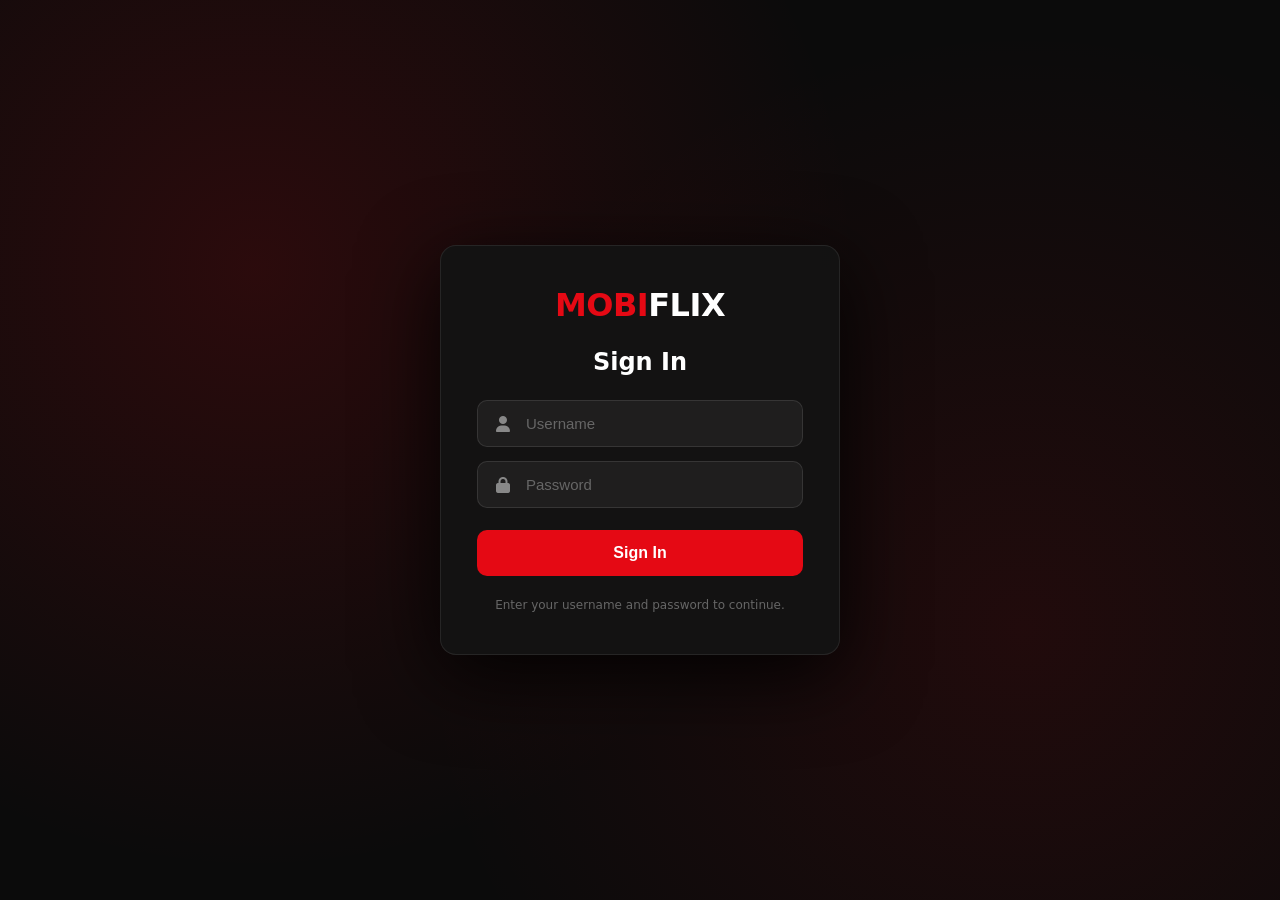
==== details.html @ 064c84c6 "Add files via upload" ====
<!DOCTYPE html>
<html lang="en">
<head>
  <meta charset="UTF-8" />
  <meta name="viewport" content="width=device-width, initial-scale=1.0, viewport-fit=cover"/>
  <meta http-equiv="Cache-Control" content="no-cache, no-store, must-revalidate">
  <title>MobiFlix — Details</title>

  <link rel="stylesheet" href="https://cdnjs.cloudflare.com/ajax/libs/font-awesome/6.5.1/css/all.min.css">
  <link rel="stylesheet" href="home.css?v=58">

  <style>
    /* ===== DETAILS PAGE SPECIFIC ===== */
    body.details-page {
      padding-bottom: 0;
      overflow-x: hidden;
    }

    .details-page-header {
      position: fixed;
      top: 0; left: 0; right: 0;
      z-index: 1000;
      padding: 16px 24px;
      display: flex;
      align-items: center;
      gap: 12px;
      background: linear-gradient(180deg, rgba(0,0,0,0.9) 0%, transparent 100%);
      pointer-events: none;
    }

    .details-page-header .back-btn {
      pointer-events: auto;
      background: rgba(0,0,0,0.7);
      border: 1px solid rgba(255,255,255,0.2);
      backdrop-filter: blur(10px);
      -webkit-backdrop-filter: blur(10px);
    }

    .details-page-header .back-btn:hover {
      background: #e50914;
      border-color: #e50914;
    }

    /* ===== HERO SECTION ===== */
    .details-hero {
      position: relative;
      width: 100%;
      height: 70vh;
      min-height: 500px;
      background-size: cover;
      background-position: center 20%;
      display: flex;
      align-items: flex-end;
      padding: 0 60px 80px;
    }

    .details-hero-overlay {
      position: absolute;
      inset: 0;
      background:
        linear-gradient(0deg, #0b0b0b 0%, rgba(11,11,11,0.6) 40%, transparent 100%),
        linear-gradient(90deg, rgba(11,11,11,0.9) 0%, transparent 60%);
      pointer-events: none;
    }

    .details-hero-content {
      position: relative;
      z-index: 2;
      max-width: 700px;
      animation: heroFadeIn 0.6s ease;
    }

    .details-hero-content h1 {
      font-size: 56px;
      font-weight: 900;
      color: #fff;
      margin-bottom: 18px;
      line-height: 1.05;
      letter-spacing: -1.5px;
      text-shadow: 0 4px 30px rgba(0,0,0,0.9);
    }

    .details-hero-meta {
      display: flex;
      align-items: center;
      gap: 14px;
      margin-bottom: 18px;
      flex-wrap: wrap;
    }

    .details-hero-rating {
      color: #f5c518;
      font-size: 18px;
      font-weight: 700;
    }

    .details-hero-year {
      color: #ccc;
      font-size: 16px;
    }

    .details-hero-type {
      background: #e50914;
      color: #fff;
      font-size: 11px;
      font-weight: 700;
      padding: 4px 12px;
      border-radius: 4px;
      text-transform: uppercase;
      letter-spacing: 0.5px;
    }

    .details-hero-genres {
      display: flex;
      flex-wrap: wrap;
      gap: 8px;
      margin-bottom: 18px;
    }

    .details-genre-tag {
      background: rgba(255,255,255,0.12);
      border: 1px solid rgba(255,255,255,0.2);
      color: #fff;
      font-size: 12px;
      font-weight: 600;
      padding: 5px 14px;
      border-radius: 60px;
      backdrop-filter: blur(10px);
      -webkit-backdrop-filter: blur(10px);
    }

    .details-hero-description {
      color: #ddd;
      font-size: 16px;
      line-height: 1.7;
      margin-bottom: 28px;
      max-width: 650px;
      text-shadow: 0 2px 12px rgba(0,0,0,0.9);
    }

    .details-hero-buttons {
      display: flex;
      gap: 14px;
      flex-wrap: wrap;
    }

    /* ===== DETAILS CONTENT ===== */
    .details-content {
      position: relative;
      z-index: 3;
      margin-top: -60px;
      padding: 0 60px 80px;
    }

    /* ===== RESPONSIVE ===== */
    @media (max-width: 768px) {
      .details-page-header { padding: 12px 16px; }

      .details-hero {
        height: 60vh;
        min-height: 420px;
        padding: 0 20px 60px;
      }

      .details-hero-content h1 {
        font-size: 32px;
        letter-spacing: -0.5px;
        margin-bottom: 12px;
      }

      .details-hero-meta { gap: 10px; margin-bottom: 12px; }
      .details-hero-rating { font-size: 15px; }
      .details-hero-year { font-size: 14px; }
      .details-hero-description { font-size: 14px; margin-bottom: 20px; }
      .details-hero-genres { gap: 6px; margin-bottom: 12px; }
      .details-genre-tag { font-size: 11px; padding: 4px 10px; }

      .details-content { padding: 0 16px 60px; margin-top: -40px; }
    }

    @media (max-width: 480px) {
      .details-hero-content h1 { font-size: 26px; }
      .details-hero-description { font-size: 13px; }
    }
  </style>
</head>

<body class="details-page">

  <!-- ===== LOADING ===== -->
  <div id="details-loading" style="
    position: fixed; inset: 0; z-index: 9999;
    display: flex; align-items: center; justify-content: center;
    background: #0b0b0b; color: #e50914; font-size: 42px;
  ">
    <i class="fa fa-spinner fa-spin"></i>
  </div>

  <!-- ===== HEADER ===== -->
  <div class="details-page-header" id="details-page-header" style="display:none;">
    <button class="back-btn" onclick="goBack()">
      <i class="fa fa-arrow-left"></i> Back
    </button>
  </div>

  <!-- ===== MAIN CONTENT ===== -->
  <div id="details-page-content" style="display:none;">

    <!-- HERO -->
    <div class="details-hero" id="details-hero">
      <div class="details-hero-overlay"></div>
      <div class="details-hero-content">
        <h1 id="details-title">Loading...</h1>
        <div class="details-hero-meta">
          <span class="details-hero-rating" id="details-rating"></span>
          <span class="details-hero-year" id="details-year"></span>
          <span class="details-hero-type" id="details-type"></span>
        </div>
        <div class="details-hero-genres" id="details-genres"></div>
        <p class="details-hero-description" id="details-description"></p>
        <div class="details-hero-buttons">
          <button class="btn-play" onclick="playNow()">
            <i class="fa fa-play"></i> Play Now
          </button>
          <button class="btn-trailer" onclick="playTrailer()" id="btn-trailer" style="display:none;">
            <i class="fa fa-film"></i> Trailer
          </button>
        </div>
      </div>
    </div>

    <!-- CONTENT -->
    <div class="details-content">

      <!-- EPISODES -->
      <div class="episodes-section" id="episodes-section" style="display:none;">
        <h3 class="section-title">📺 Episodes</h3>
        <div class="season-selector" id="season-selector"></div>
        <div class="episodes-list" id="episodes-list"></div>
      </div>

      <!-- CAST (walang click) -->
      <div class="cast-section" id="cast-section">
        <h3 class="section-title">🎭 Cast</h3>
        <div class="cast-scroll" id="cast-list"></div>
      </div>

      <!-- SIMILAR -->
      <div class="similar-section" id="similar-section">
        <h3 class="section-title">✨ You May Also Like</h3>
        <div class="similar-scroll" id="similar-list"></div>
      </div>

    </div>
  </div>

  <script>
    // ============================================================
    // CONFIG
    // ============================================================
    const API_KEY = 'e0a7266a5d0e95c36475f349d8bc0a5a';
    const BASE_URL = 'https://api.themoviedb.org/3';
    const IMG_URL = 'https://image.tmdb.org/t/p/original';
    const IMG_W500 = 'https://image.tmdb.org/t/p/w500';
    const IMG_PROFILE = 'https://image.tmdb.org/t/p/w185';

    const EPISODE_PROGRESS_KEY = 'mobiflix_episode_progress';
    const WATCHLIST_KEY = 'mobiflix_watchlist';
    const HISTORY_KEY = 'mobiflix_watch_history';
    const CONTINUE_KEY = 'mobiflix_continue_watching';

    const INDIAN_LANGS = ['hi','ta','te','ml','kn','bn','mr','pa','gu','or','as','ur','sa','ne','si'];

    // ===== BANNED GENRES PARA SA MOVIES (walang Animation at Kids) =====
    const BANNED_GENRES_MOVIE = [10764, 10767, 10763, 10766, 10402, 99, 10768];

    // ===== BANNED GENRES PARA SA TV (kasama ang Animation at Kids) =====
    const BANNED_GENRES_TV = [10764, 10767, 10763, 10766, 10402, 99, 10768, 16, 10762];

    let currentItem = null;
    let currentTrailerKey = null;
    let currentTvId = null;

    // ===== GENRE NAMES MAP =====
    const GENRE_MAP = {
      28: 'Action',
      12: 'Adventure',
      16: 'Animation',
      35: 'Comedy',
      80: 'Crime',
      99: 'Documentary',
      18: 'Drama',
      10751: 'Family',
      14: 'Fantasy',
      36: 'History',
      27: 'Horror',
      10402: 'Music',
      9648: 'Mystery',
      10749: 'Romance',
      878: 'Sci-Fi',
      10770: 'TV Movie',
      53: 'Thriller',
      10752: 'War',
      37: 'Western',
      10759: 'Action & Adventure',
      10762: 'Kids',
      10763: 'News',
      10764: 'Reality',
      10765: 'Sci-Fi & Fantasy',
      10766: 'Soap',
      10767: 'Talk',
      10768: 'War & Politics'
    };

    // ============================================================
    // HELPERS
    // ============================================================
    function goBack() {
      if (document.referrer && document.referrer.indexOf(location.host) !== -1) {
        history.back();
      } else {
        window.location.href = 'index.html';
      }
    }

    function filterReleased(results) {
      const today = new Date().toISOString().split('T')[0];
      return (results || []).filter(function(item) {
        const date = item.release_date || item.first_air_date;
        if (!date) return true;
        return date <= today;
      });
    }

    function filterNonIndian(results) {
      return (results || []).filter(function(item) {
        return !INDIAN_LANGS.includes(item.original_language);
      });
    }

    function filterBannedGenres(results, mediaType) {
      const bannedList = (mediaType === 'tv') ? BANNED_GENRES_TV : BANNED_GENRES_MOVIE;
      return (results || []).filter(function(item) {
        const genres = item.genre_ids || [];
        if (genres.length === 0) return true;
        const hasBanned = genres.some(function(g) {
          return bannedList.includes(g);
        });
        return !hasBanned;
      });
    }

    // ============================================================
    // FETCH
    // ============================================================
    async function fetchCredits(mediaType, id) {
      try {
        const type = mediaType === 'tv' ? 'tv' : 'movie';
        const res = await fetch(`${BASE_URL}/${type}/${id}/credits?api_key=${API_KEY}`);
        const data = await res.json();
        return (data.cast || []).slice(0, 15);
      } catch (err) { return []; }
    }

    async function fetchSimilar(mediaType, id) {
      try {
        const type = mediaType === 'tv' ? 'tv' : 'movie';
        let res = await fetch(`${BASE_URL}/${type}/${id}/recommendations?api_key=${API_KEY}`);
        let data = await res.json();
        if (!data.results || data.results.length === 0) {
          res = await fetch(`${BASE_URL}/${type}/${id}/similar?api_key=${API_KEY}`);
          data = await res.json();
        }
        let results = filterNonIndian(data.results || []);
        results = filterReleased(results);
        results = filterBannedGenres(results, type);
        return results.filter(function(x) { return x.poster_path; }).slice(0, 15);
      } catch (err) { return []; }
    }

    async function fetchTrailer(mediaType, id) {
      try {
        const type = mediaType === 'tv' ? 'tv' : 'movie';
        const res = await fetch(`${BASE_URL}/${type}/${id}/videos?api_key=${API_KEY}`);
        const data = await res.json();
        const videos = data.results || [];
        const trailer = videos.find(function(v) {
          return v.type === 'Trailer' && v.site === 'YouTube';
        }) || videos.find(function(v) { return v.site === 'YouTube'; });
        return trailer ? trailer.key : null;
      } catch (err) { return null; }
    }

    async function fetchFullDetails(id, mediaType) {
      const type = mediaType === 'movie' ? 'movie' : 'tv';
      const res = await fetch(`${BASE_URL}/${type}/${id}?api_key=${API_KEY}`);
      const data = await res.json();
      data.media_type = type;
      return data;
    }

    // ============================================================
    // EPISODES
    // ============================================================
    async function fetchTvSeasons(tvId) {
      try {
        const res = await fetch(`${BASE_URL}/tv/${tvId}?api_key=${API_KEY}`);
        const data = await res.json();
        return data.seasons || [];
      } catch (err) { return []; }
    }

    async function fetchSeasonEpisodes(tvId, seasonNumber) {
      try {
        const res = await fetch(`${BASE_URL}/tv/${tvId}/season/${seasonNumber}?api_key=${API_KEY}`);
        const data = await res.json();
        return data.episodes || [];
      } catch (err) { return []; }
    }

    function getEpisodeProgress() {
      try { return JSON.parse(localStorage.getItem(EPISODE_PROGRESS_KEY)) || {}; }
      catch (e) { return {}; }
    }

    function isEpisodeWatched(tvId, seasonNumber, episodeNumber) {
      const progress = getEpisodeProgress();
      return !!progress[`${tvId}_s${seasonNumber}e${episodeNumber}`];
    }

    function markEpisodeWatched(tvId, seasonNumber, episodeNumber) {
      const progress = getEpisodeProgress();
      progress[`${tvId}_s${seasonNumber}e${episodeNumber}`] = Date.now();
      localStorage.setItem(EPISODE_PROGRESS_KEY, JSON.stringify(progress));
    }

    // ============================================================
    // WATCHLIST
    // ============================================================
    function getWatchlist() {
      try { return JSON.parse(localStorage.getItem(WATCHLIST_KEY)) || []; }
      catch (e) { return []; }
    }

    function saveWatchlist(list) {
      localStorage.setItem(WATCHLIST_KEY, JSON.stringify(list));
    }

    // ============================================================
    // HISTORY
    // ============================================================
    function addToHistory(item) {
      if (!item || !item.id) return;
      const list = JSON.parse(localStorage.getItem(HISTORY_KEY) || '[]');
      const filtered = list.filter(function(x) { return x.id !== item.id; });
      filtered.unshift({
        id: item.id,
        title: item.title || item.name,
        poster_path: item.poster_path,
        media_type: item.media_type || (item.title ? 'movie' : 'tv'),
        vote_average: item.vote_average,
        release_date: item.release_date || item.first_air_date,
        watchedAt: Date.now()
      });
      if (filtered.length > 30) filtered.length = 30;
      localStorage.setItem(HISTORY_KEY, JSON.stringify(filtered));
    }

    function addToContinueWatching(item) {
      if (!item || !item.id) return;
      const list = JSON.parse(localStorage.getItem(CONTINUE_KEY) || '[]');
      const filtered = list.filter(function(x) { return x.id !== item.id; });
      filtered.unshift({
        id: item.id,
        title: item.title || item.name,
        poster_path: item.poster_path,
        backdrop_path: item.backdrop_path,
        media_type: item.media_type || (item.title ? 'movie' : 'tv'),
        vote_average: item.vote_average,
        release_date: item.release_date || item.first_air_date,
        progress: Math.floor(Math.random() * 70) + 15,
        watchedAt: Date.now()
      });
      if (filtered.length > 10) filtered.length = 10;
      localStorage.setItem(CONTINUE_KEY, JSON.stringify(filtered));
    }

    // ============================================================
    // PLAYER
    // ============================================================
    function playNow() {
      if (!currentItem) return;
      const isMovie = currentItem.media_type === 'movie' || (!currentItem.media_type && currentItem.title);
      const title = currentItem.title || currentItem.name || 'MobiFlix';
      const year = (currentItem.release_date || currentItem.first_air_date || '').slice(0, 4);

      let url;
      if (isMovie) {
        url = `player.html?type=movie&id=${currentItem.id}&title=${encodeURIComponent(title)}&year=${year}`;
      } else {
        url = `player.html?type=tv&id=${currentItem.id}&title=${encodeURIComponent(title)}`;
      }

      if (screen.orientation && screen.orientation.lock) {
        screen.orientation.lock('landscape').catch(function() {});
      }
      window.location.href = url;
    }

    function playEpisode(tvId, seasonNumber, episodeNumber) {
      markEpisodeWatched(tvId, seasonNumber, episodeNumber);
      const allEpisodes = document.querySelectorAll('.episode-item');
      allEpisodes.forEach(function(el) {
        const numEl = el.querySelector('.episode-number');
        if (!numEl) return;
        const text = numEl.textContent || '';
        const expected = `S${seasonNumber} • E${episodeNumber}`;
        if (text.indexOf(expected) !== -1) el.classList.add('watched');
      });

      const title = currentItem ? (currentItem.title || currentItem.name) : 'TV Show';
      const url = `player.html?type=tv&id=${tvId}&season=${seasonNumber}&episode=${episodeNumber}&title=${encodeURIComponent(title)}`;

      if (screen.orientation && screen.orientation.lock) {
        screen.orientation.lock('landscape').catch(function() {});
      }
      window.location.href = url;
    }

    function playTrailer() {
      if (!currentTrailerKey) return;
      window.open(`https://www.youtube.com/watch?v=${currentTrailerKey}`, '_blank');
    }

    // ============================================================
    // RENDER — CAST (walang click, hindi clickable)
    // ============================================================
    function renderCast(cast) {
      const container = document.getElementById('cast-list');
      container.innerHTML = '';
      if (!cast || cast.length === 0) {
        container.innerHTML = '<div style="color:#666;padding:10px 0;">No cast information available.</div>';
        return;
      }
      cast.forEach(function(person) {
        const card = document.createElement('div');
        card.className = 'cast-card';
        card.style.cursor = 'default';

        const img = document.createElement('img');
        img.alt = person.name;
        img.loading = 'lazy';
        img.src = person.profile_path
          ? `${IMG_PROFILE}${person.profile_path}`
          : 'data:image/svg+xml;utf8,<svg xmlns="http://www.w3.org/2000/svg" viewBox="0 0 100 100" fill="%23444"><circle cx="50" cy="40" r="20"/><ellipse cx="50" cy="90" rx="35" ry="30"/></svg>';

        const name = document.createElement('div');
        name.className = 'cast-name';
        name.textContent = person.name;

        const role = document.createElement('div');
        role.className = 'cast-role';
        role.textContent = person.character || '';

        card.appendChild(img);
        card.appendChild(name);
        card.appendChild(role);
        container.appendChild(card);
      });
    }

    function renderSimilar(similar, mediaType) {
      const container = document.getElementById('similar-list');
      container.innerHTML = '';
      if (!similar || similar.length === 0) {
        container.innerHTML = '<div style="color:#666;padding:10px 0;flex-shrink:0;">No recommendations available.</div>';
        return;
      }
      similar.forEach(function(item) {
        item.media_type = mediaType;
        const img = document.createElement('img');
        img.src = `${IMG_W500}${item.poster_path}`;
        img.alt = item.title || item.name;
        img.loading = 'lazy';
        img.onclick = function() {
          window.location.href = `details.html?id=${item.id}&type=${mediaType}`;
        };
        container.appendChild(img);
      });
    }

    async function loadEpisodesSection(item) {
      const section = document.getElementById('episodes-section');
      const seasonSelector = document.getElementById('season-selector');
      const episodesList = document.getElementById('episodes-list');

      if (!section || !seasonSelector || !episodesList) return;

      const isTV = item.media_type === 'tv' || (!item.title && (item.name || item.first_air_date));
      if (!isTV) {
        section.style.display = 'none';
        return;
      }

      item.media_type = 'tv';
      section.style.display = 'block';
      seasonSelector.innerHTML = '';
      episodesList.innerHTML = '<div class="episodes-loading"><i class="fa fa-spinner fa-spin"></i> Loading episodes...</div>';

      const oldInfo = section.querySelector('.seasons-info');
      if (oldInfo) oldInfo.remove();

      currentTvId = item.id;
      const seasons = await fetchTvSeasons(item.id);
      const validSeasons = seasons.filter(function(s) { return s.season_number > 0; });

      if (validSeasons.length === 0) {
        seasonSelector.innerHTML = '';
        episodesList.innerHTML = '<div class="episodes-loading">No episodes available.</div>';
        return;
      }

      const today = new Date().toISOString().split('T')[0];
      const totalSeasons = validSeasons.length;
      const totalAllEps = validSeasons.reduce(function(sum, s) { return sum + (s.episode_count || 0); }, 0);

      const infoEl = document.createElement('div');
      infoEl.className = 'seasons-info';
      infoEl.innerHTML = '📊 <strong>' + totalSeasons + '</strong> Season' + (totalSeasons > 1 ? 's' : '') +
        ' • <strong>' + totalAllEps + '</strong> Total Episodes';
      section.insertBefore(infoEl, seasonSelector);

      validSeasons.forEach(function(season, index) {
        const btn = document.createElement('button');
        btn.className = 'season-btn' + (index === 0 ? ' active' : '');
        btn.dataset.seasonNumber = season.season_number;

        const totalEps = season.episode_count || 0;
        const airDate = season.air_date || '';
        let statusIcon = '';
        let statusClass = '';

        if (!airDate || airDate > today) {
          statusIcon = '⏳';
          statusClass = 'upcoming';
        } else {
          statusClass = 'ongoing';
        }
        if (statusClass) btn.classList.add(statusClass);

        let btnText = 'Season ' + season.season_number;
        if (totalEps > 0) btnText += ' • ' + totalEps + ' eps';
        btn.innerHTML = btnText + (statusIcon ? ' ' + statusIcon : '');

        btn.onclick = function() {
          document.querySelectorAll('.season-btn').forEach(function(b) { b.classList.remove('active'); });
          btn.classList.add('active');
          loadSeasonEpisodes(item.id, season.season_number);
        };
        seasonSelector.appendChild(btn);
      });

      loadSeasonEpisodes(item.id, validSeasons[0].season_number);
    }

    async function loadSeasonEpisodes(tvId, seasonNumber) {
      const episodesList = document.getElementById('episodes-list');
      if (!episodesList) return;
      episodesList.innerHTML = '<div class="episodes-loading"><i class="fa fa-spinner fa-spin"></i> Loading episodes...</div>';

      const allEpisodes = await fetchSeasonEpisodes(tvId, seasonNumber) || [];
      const today = new Date().toISOString().split('T')[0];
      const airedEpisodes = allEpisodes.filter(function(ep) {
        if (!ep.air_date) return false;
        return ep.air_date <= today;
      });

      if (airedEpisodes.length === 0) {
        episodesList.innerHTML = '<div class="episodes-loading">No episodes aired yet.</div>';
        return;
      }

      episodesList.innerHTML = '';

      const totalAll = allEpisodes.length;
      const totalAired = airedEpisodes.length;
      const remaining = totalAll - totalAired;

      const summaryEl = document.createElement('div');
      summaryEl.className = 'episodes-summary';
      if (remaining > 0) {
        summaryEl.innerHTML = '📺 <strong>' + totalAired + '</strong> aired / <strong>' + totalAll + '</strong> total' +
          ' • <span style="color:#f5c518;">⏳ ' + remaining + ' remaining</span>';
      } else {
        summaryEl.innerHTML = '✅ <strong>' + totalAired + '</strong> episodes • <span style="color:#22c55e;">Season Complete</span>';
      }
      episodesList.appendChild(summaryEl);

      const episodesContainer = document.createElement('div');
      episodesContainer.className = 'episodes-container';

      airedEpisodes.forEach(function(ep) {
        const episodeItem = document.createElement('div');
        episodeItem.className = 'episode-item';
        if (isEpisodeWatched(tvId, seasonNumber, ep.episode_number)) episodeItem.classList.add('watched');
        episodeItem.onclick = function() { playEpisode(tvId, seasonNumber, ep.episode_number); };

        const thumb = document.createElement('img');
        thumb.className = 'episode-thumb';
        thumb.loading = 'lazy';
        if (ep.still_path) {
          thumb.src = `${IMG_W500}${ep.still_path}`;
        } else {
          const epNum = ep.episode_number || '?';
          const svg = '<svg xmlns="http://www.w3.org/2000/svg" viewBox="0 0 320 180">' +
            '<rect width="320" height="180" fill="%23222"/>' +
            '<circle cx="160" cy="75" r="30" fill="none" stroke="%23e50914" stroke-width="2.5"/>' +
            '<polygon points="150,60 150,90 175,75" fill="%23e50914"/>' +
            '<text x="160" y="135" text-anchor="middle" fill="%23666" font-size="13" font-family="Arial" font-weight="bold">EPISODE ' + epNum + '</text>' +
            '</svg>';
          thumb.src = 'data:image/svg+xml;utf8,' + encodeURIComponent(svg);
        }

        const info = document.createElement('div');
        info.className = 'episode-info';

        const num = document.createElement('div');
        num.className = 'episode-number';
        num.textContent = 'S' + seasonNumber + ' • E' + ep.episode_number;

        const name = document.createElement('div');
        name.className = 'episode-name';
        name.textContent = ep.name || ('Episode ' + ep.episode_number);

        const overview = document.createElement('div');
        overview.className = 'episode-overview';
        overview.textContent = ep.overview || 'No description available.';

        info.appendChild(num);
        info.appendChild(name);
        info.appendChild(overview);

        const playIcon = document.createElement('div');
        playIcon.className = 'episode-play-icon';
        playIcon.innerHTML = '<i class="fa fa-play"></i>';

        episodeItem.appendChild(thumb);
        episodeItem.appendChild(info);
        episodeItem.appendChild(playIcon);
        episodesContainer.appendChild(episodeItem);
      });

      episodesList.appendChild(episodesContainer);
    }

    // ============================================================
    // INIT
    // ============================================================
    async function init() {
      const params = new URLSearchParams(window.location.search);
      const id = params.get('id');
      const type = params.get('type') || 'movie';

      if (!id) {
        window.location.href = 'index.html';
        return;
      }

      try {
        const item = await fetchFullDetails(id, type);
        currentItem = item;

        addToHistory(item);
        addToContinueWatching(item);

        // HERO
        document.getElementById('details-hero').style.backgroundImage =
          `url(${IMG_URL}${item.backdrop_path || item.poster_path})`;
        document.getElementById('details-title').textContent = item.title || item.name;

        const rating = Math.round((item.vote_average || 0) / 2);
        document.getElementById('details-rating').innerHTML =
          '★'.repeat(rating) + '☆'.repeat(5 - rating);

        const year = (item.release_date || item.first_air_date || '').slice(0, 4);
        document.getElementById('details-year').textContent = year || '';

        const typeLabel = item.media_type === 'movie' ? 'Movie' : 'TV Show';
        document.getElementById('details-type').textContent = typeLabel;

        // GENRES
        const genresContainer = document.getElementById('details-genres');
        genresContainer.innerHTML = '';
        if (item.genres && item.genres.length > 0) {
          item.genres.forEach(function(g) {
            const tag = document.createElement('span');
            tag.className = 'details-genre-tag';
            tag.textContent = g.name;
            genresContainer.appendChild(tag);
          });
        } else {
          genresContainer.style.display = 'none';
        }

        document.getElementById('details-description').textContent =
          item.overview || 'No description available.';

        // Hide loading, show content
        document.getElementById('details-loading').style.display = 'none';
        document.getElementById('details-page-header').style.display = 'flex';
        document.getElementById('details-page-content').style.display = 'block';

        document.title = `${item.title || item.name} — MobiFlix`;

        // EPISODES
        if (item.media_type === 'tv') {
          loadEpisodesSection(item);
        } else {
          document.getElementById('episodes-section').style.display = 'none';
        }

        // CAST + SIMILAR + TRAILER
        document.getElementById('cast-list').innerHTML = '<div style="color:#666;padding:10px 0;">Loading cast...</div>';
        document.getElementById('similar-list').innerHTML = '<div style="color:#666;padding:10px 0;flex-shrink:0;">Loading recommendations...</div>';

        const [cast, similar, trailerKey] = await Promise.all([
          fetchCredits(item.media_type, item.id),
          fetchSimilar(item.media_type, item.id),
          fetchTrailer(item.media_type, item.id)
        ]);

        renderCast(cast);
        renderSimilar(similar, item.media_type);

        if (trailerKey) {
          currentTrailerKey = trailerKey;
          document.getElementById('btn-trailer').style.display = 'flex';
        }

      } catch (err) {
        console.error('[Details]', err);
        document.getElementById('details-loading').innerHTML =
          '<div style="color:#666;text-align:center;">Failed to load details.<br><br>' +
          '<button onclick="goBack()" style="padding:10px 20px;border-radius:8px;border:none;background:#e50914;color:#fff;cursor:pointer;">Go Back</button></div>';
      }
    }

    init();
  </script>
</body>
</html>
---- home.css ----
/* ===== RESET & BASE ===== */
* { margin: 0; padding: 0; box-sizing: border-box; }

body {
  font-family: 'Segoe UI', system-ui, -apple-system, sans-serif;
  background: #0b0b0b;
  color: #e5e5e5;
  overflow-x: hidden;
  padding-bottom: 120px;
}

/* ===== NAVBAR ===== */
.navbar {
  position: fixed;
  top: 0; left: 0; right: 0;
  display: flex;
  justify-content: space-between;
  align-items: center;
  padding: 16px 40px;
  background: linear-gradient(180deg, rgba(0,0,0,0.95) 0%, rgba(0,0,0,0.7) 70%, transparent 100%);
  z-index: 100;
}

.nav-left { display: flex; align-items: center; gap: 32px; }

.logo {
  color: #e50914;
  font-size: 26px;
  font-weight: 800;
  letter-spacing: -0.5px;
  text-decoration: none;
  text-transform: uppercase;
}
.logo span { color: #ffffff; }

/* ===== NAV ICON BUTTONS ===== */
.nav-right {
  display: flex;
  align-items: center;
  gap: 10px;
}

.nav-icon-btn {
  background: rgba(255,255,255,0.08);
  border: 1px solid rgba(255,255,255,0.12);
  color: #fff;
  width: 42px;
  height: 42px;
  border-radius: 50%;
  cursor: pointer;
  transition: 0.2s;
  display: flex;
  align-items: center;
  justify-content: center;
  font-size: 16px;
  position: relative;
}
.nav-icon-btn:hover {
  background: #e50914;
  border-color: #e50914;
  transform: scale(1.08);
}

.notif-badge {
  position: absolute;
  top: -4px;
  right: -4px;
  background: #e50914;
  color: #fff;
  font-size: 10px;
  font-weight: 700;
  min-width: 18px;
  height: 18px;
  border-radius: 9px;
  display: flex;
  align-items: center;
  justify-content: center;
  padding: 0 4px;
  border: 2px solid #0b0b0b;
}

/* ===== BOTTOM NAVIGATION ===== */
.bottom-nav {
  position: fixed;
  bottom: 0; left: 0; right: 0;
  height: 64px;
  background: #141414;
  border-top: 1px solid rgba(255,255,255,0.08);
  display: flex;
  align-items: center;
  justify-content: space-around;
  z-index: 9999;
  box-shadow: 0 -8px 30px rgba(0,0,0,0.8);
}

.bottom-nav-item {
  display: flex;
  flex-direction: column;
  align-items: center;
  gap: 4px;
  color: #888;
  text-decoration: none;
  font-size: 10px;
  font-weight: 500;
  padding: 8px 6px;
  cursor: pointer;
  transition: 0.2s;
  flex: 1;
  text-align: center;
}

.bottom-nav-item i { font-size: 18px; }

.bottom-nav-item:hover,
.bottom-nav-item.active { color: #e50914; }

/* ===== HERO ===== */
.hero {
  position: relative;
  height: 90vh;
  min-height: 600px;
  background-size: cover;
  background-position: center 20%;
  display: flex;
  align-items: flex-end;
  padding: 0 60px 100px;
  transition: background-image 0.8s ease;
}

.hero-overlay {
  position: absolute;
  inset: 0;
  background:
    linear-gradient(0deg, #0b0b0b 0%, rgba(11,11,11,0.7) 30%, transparent 70%),
    linear-gradient(90deg, rgba(11,11,11,0.9) 0%, transparent 50%);
  pointer-events: none;
}

.hero-content {
  position: relative;
  z-index: 2;
  max-width: 650px;
  animation: heroFadeIn 0.8s ease;
}

@keyframes heroFadeIn {
  from { opacity: 0; transform: translateY(30px); }
  to { opacity: 1; transform: translateY(0); }
}

.hero-content h1 {
  font-size: 64px;
  font-weight: 900;
  color: #fff;
  margin-bottom: 20px;
  line-height: 1.05;
  letter-spacing: -1.5px;
  text-shadow: 0 4px 30px rgba(0,0,0,0.9);
}

.hero-buttons { display: flex; gap: 14px; flex-wrap: wrap; }

.btn-play {
  padding: 14px 36px;
  border: none;
  border-radius: 8px;
  font-size: 16px;
  font-weight: 700;
  cursor: pointer;
  transition: all 0.25s cubic-bezier(0.2, 0, 0, 1);
  display: flex;
  align-items: center;
  gap: 10px;
  background: #fff;
  color: #0b0b0b;
  box-shadow: 0 4px 20px rgba(255,255,255,0.15);
}
.btn-play:hover {
  background: #e50914;
  color: #fff;
  transform: scale(1.05);
  box-shadow: 0 8px 30px rgba(229,9,20,0.4);
}

.btn-info {
  padding: 14px 32px;
  border: 2px solid rgba(255,255,255,0.3);
  border-radius: 8px;
  background: rgba(255,255,255,0.1);
  backdrop-filter: blur(10px);
  color: #fff;
  font-size: 16px;
  font-weight: 600;
  cursor: pointer;
  transition: all 0.25s;
  display: flex;
  align-items: center;
  gap: 10px;
}
.btn-info:hover {
  background: rgba(255,255,255,0.2);
  border-color: #fff;
  transform: scale(1.03);
}

.hero-meta { display: flex; align-items: center; gap: 14px; margin-bottom: 14px; flex-wrap: wrap; }
.hero-rating { color: #f5c518; font-size: 16px; font-weight: 600; }
.hero-year { color: #ccc; font-size: 15px; }
.hero-type {
  background: #e50914; color: #fff;
  font-size: 11px; font-weight: 700;
  padding: 3px 10px; border-radius: 4px;
  text-transform: uppercase; letter-spacing: 0.5px;
}

.hero-description {
  color: #ddd; font-size: 17px; line-height: 1.6;
  margin-bottom: 28px; max-width: 600px;
  display: -webkit-box; -webkit-line-clamp: 3;
  -webkit-box-orient: vertical; overflow: hidden;
  text-shadow: 0 2px 12px rgba(0,0,0,0.9);
}

/* ===== CONTENT ===== */
.content { position: relative; z-index: 3; margin-top: -80px; padding: 0 40px 60px; }

.row { margin-bottom: 44px; }

.row-header {
  display: flex;
  justify-content: space-between;
  align-items: center;
  margin-bottom: 18px;
}

.row h2 {
  font-size: 24px;
  font-weight: 700;
  color: #fff;
  display: flex;
  align-items: center;
  gap: 12px;
}

.row h2::before {
  content: '';
  width: 4px;
  height: 24px;
  background: #e50914;
  border-radius: 2px;
  display: inline-block;
}

.view-all-btn {
  background: transparent; color: #aaa;
  border: 1px solid rgba(255,255,255,0.1);
  padding: 6px 16px; border-radius: 60px;
  font-size: 13px; font-weight: 500;
  cursor: pointer; transition: 0.2s;
  white-space: nowrap;
}
.view-all-btn:hover { background: #e50914; color: #fff; border-color: #e50914; }

/* ===== CONTINUE WATCHING ===== */
.continue-scroll {
  display: flex;
  gap: 14px;
  overflow-x: auto;
  padding: 12px 0 20px;
  scroll-behavior: smooth;
  -webkit-overflow-scrolling: touch;
  scrollbar-width: thin;
  scrollbar-color: #333 transparent;
}
.continue-scroll::-webkit-scrollbar { height: 4px; }
.continue-scroll::-webkit-scrollbar-thumb { background: #333; border-radius: 4px; }

.continue-card {
  flex-shrink: 0;
  width: 220px;
  cursor: pointer;
  transition: transform 0.3s;
  position: relative;
}
.continue-card:hover { transform: translateY(-4px); }

.continue-card img {
  width: 100%;
  aspect-ratio: 16 / 9;
  object-fit: cover;
  border-radius: 10px;
  background: #1a1a1a;
  box-shadow: 0 4px 15px rgba(0,0,0,0.4);
  transition: box-shadow 0.3s;
}
.continue-card:hover img {
  box-shadow: 0 12px 40px rgba(0,0,0,0.8), 0 0 30px rgba(229,9,20,0.3);
}

.continue-progress {
  position: absolute;
  bottom: 62px;
  left: 8px;
  right: 8px;
  height: 4px;
  background: rgba(255,255,255,0.2);
  border-radius: 2px;
  overflow: hidden;
}
.continue-progress-bar {
  height: 100%;
  background: #e50914;
  border-radius: 2px;
  transition: width 0.3s;
}

.continue-title {
  font-size: 13px;
  font-weight: 600;
  color: #fff;
  margin-top: 8px;
  display: -webkit-box;
  -webkit-line-clamp: 1;
  -webkit-box-orient: vertical;
  overflow: hidden;
}

.continue-subtitle {
  font-size: 11px;
  color: #888;
  margin-top: 2px;
}

/* ===== HORIZONTAL SCROLL ===== */
.horizontal-scroll {
  display: flex;
  gap: 14px;
  overflow-x: auto;
  padding: 12px 0 20px;
  scroll-behavior: smooth;
  -webkit-overflow-scrolling: touch;
  scrollbar-width: thin;
  scrollbar-color: #333 transparent;
}
.horizontal-scroll::-webkit-scrollbar { height: 4px; }
.horizontal-scroll::-webkit-scrollbar-track { background: transparent; }
.horizontal-scroll::-webkit-scrollbar-thumb { background: #333; border-radius: 4px; }
.horizontal-scroll::-webkit-scrollbar-thumb:hover { background: #e50914; }

.horizontal-scroll img {
  width: 180px;
  aspect-ratio: 2 / 3;
  object-fit: cover;
  border-radius: 10px;
  cursor: pointer;
  flex-shrink: 0;
  transition: all 0.35s cubic-bezier(0.2, 0, 0, 1);
  background: #1a1a1a;
  box-shadow: 0 4px 15px rgba(0,0,0,0.4);
}
.horizontal-scroll img:hover {
  transform: scale(1.08) translateY(-6px);
  box-shadow: 0 20px 50px rgba(0,0,0,0.9), 0 0 40px rgba(229,9,20,0.25);
  z-index: 5;
}

/* ===== TOP 10 ROW ===== */
.top10-scroll {
  display: flex;
  gap: 8px;
  overflow-x: auto;
  padding: 12px 0 20px;
  scrollbar-width: none;
  -webkit-overflow-scrolling: touch;
}
.top10-scroll::-webkit-scrollbar { display: none; }

.top10-item {
  position: relative;
  flex-shrink: 0;
  display: flex;
  align-items: center;
  cursor: pointer;
  transition: transform 0.3s;
  padding-right: 12px;
}
.top10-item:hover { transform: scale(1.08); }

.top10-number {
  font-size: 120px;
  font-weight: 900;
  color: #0b0b0b;
  -webkit-text-stroke: 3px #555;
  line-height: 0.8;
  margin-right: -20px;
  z-index: 1;
  font-family: 'Arial Black', 'Segoe UI', sans-serif;
  letter-spacing: -8px;
  pointer-events: none;
}

.top10-item img {
  width: 140px;
  aspect-ratio: 2/3;
  object-fit: cover;
  border-radius: 8px;
  position: relative;
  z-index: 2;
  box-shadow: 0 8px 30px rgba(0,0,0,0.7);
}

/* ===== STREAMING PROVIDERS ROW ===== */
.providers-row { margin-top: 10px; margin-bottom: 44px; }

.providers-scroll {
  display: flex;
  gap: 16px;
  overflow-x: auto;
  padding: 8px 0 16px;
  -webkit-overflow-scrolling: touch;
  scrollbar-width: thin;
  scrollbar-color: #333 transparent;
}
.providers-scroll::-webkit-scrollbar { height: 4px; }
.providers-scroll::-webkit-scrollbar-track { background: transparent; }
.providers-scroll::-webkit-scrollbar-thumb { background: #333; border-radius: 4px; }
.providers-scroll::-webkit-scrollbar-thumb:hover { background: #e50914; }

.provider-card {
  flex-shrink: 0;
  width: 170px;
  height: 95px;
  border-radius: 14px;
  display: flex;
  align-items: center;
  justify-content: center;
  cursor: pointer;
  transition: all 0.35s cubic-bezier(0.2, 0, 0, 1);
  overflow: hidden;
  padding: 18px;
  border: 2px solid rgba(255,255,255,0.08);
  box-shadow: 0 6px 20px rgba(0,0,0,0.5);
  position: relative;
}

.provider-card::before {
  content: '';
  position: absolute;
  inset: 0;
  background: linear-gradient(135deg, rgba(255,255,255,0.12), transparent);
  opacity: 0;
  transition: opacity 0.3s;
  pointer-events: none;
}
.provider-card:hover::before { opacity: 1; }

.provider-card:hover {
  transform: translateY(-4px) scale(1.05);
  box-shadow: 0 12px 40px rgba(0,0,0,0.8), 0 0 30px currentColor;
  border-color: currentColor;
}

.provider-card img {
  width: 100%;
  height: 100%;
  object-fit: contain;
  pointer-events: none;
  filter: brightness(0) invert(1);
}
.provider-card span {
  font-size: 13px;
  font-weight: 700;
  color: #fff;
  text-align: center;
  pointer-events: none;
  text-shadow: 0 2px 6px rgba(0,0,0,0.5);
}

/* ===== FULL PAGES ===== */
.view-all-page,
.my-list-page,
.more-page,
.user-profile-page,
.search-modal {
  position: fixed;
  inset: 0;
  background: #0b0b0b;
  z-index: 600;
  display: none;
  flex-direction: column;
  overflow-y: auto;
  padding: 0 40px 140px 40px;
}
.view-all-page.open,
.my-list-page.open,
.more-page.open,
.user-profile-page.open,
.search-modal.open { display: flex; }

.view-all-header {
  position: sticky;
  top: 0;
  background: #0b0b0b;
  padding: 20px 0;
  display: flex;
  align-items: center;
  gap: 20px;
  z-index: 100;
  border-bottom: 1px solid rgba(255,255,255,0.06);
  margin-bottom: 24px;
}

.view-all-header h2 { font-size: 26px; font-weight: 700; color: #fff; }

/* ===== BACK BUTTONS ===== */
.back-btn {
  background: rgba(255,255,255,0.06);
  border: 1px solid rgba(255,255,255,0.1);
  color: #fff;
  padding: 10px 22px;
  border-radius: 60px;
  font-size: 14px;
  font-weight: 500;
  cursor: pointer;
  transition: 0.2s;
  display: flex;
  align-items: center;
  gap: 8px;
}
.back-btn:hover { background: #e50914; border-color: #e50914; }

/* ===== FIXED BACK BUTTON (DETAILS + TRAILER) ===== */
.fixed-back-btn {
  position: fixed !important;
  top: 16px !important;
  left: 16px !important;
  z-index: 10000 !important;
  background: rgba(0,0,0,0.85);
  border: 1px solid rgba(255,255,255,0.2);
  color: #fff;
  padding: 10px 22px;
  border-radius: 60px;
  font-size: 14px;
  font-weight: 600;
  cursor: pointer;
  transition: 0.2s;
  display: flex;
  align-items: center;
  gap: 8px;
  backdrop-filter: blur(10px);
  -webkit-backdrop-filter: blur(10px);
  box-shadow: 0 4px 20px rgba(0,0,0,0.7);
  pointer-events: auto;
  font-family: inherit;
}
.fixed-back-btn:hover {
  background: #e50914;
  border-color: #e50914;
  transform: scale(1.05);
}

/* ===== GRID — 4 PER ROW ===== */
.view-all-grid,
.my-list-grid {
  display: grid;
  grid-template-columns: repeat(4, 1fr);
  gap: 16px;
}

.view-all-grid img,
.my-list-grid img {
  width: 100%;
  aspect-ratio: 2 / 3;
  object-fit: cover;
  border-radius: 8px;
  cursor: pointer;
  transition: transform 0.3s, box-shadow 0.3s;
  background: #1a1a1a;
}
.view-all-grid img:hover,
.my-list-grid img:hover {
  transform: scale(1.05);
  box-shadow: 0 12px 40px rgba(0,0,0,0.8), 0 0 30px rgba(229,9,20,0.2);
}

.view-all-loading, .view-all-end {
  text-align: center;
  padding: 40px 20px;
  color: #666;
  font-size: 16px;
}

/* ===== MY LIST EMPTY ===== */
.my-list-empty {
  text-align: center;
  color: #666;
  padding: 80px 20px;
}
.my-list-empty i {
  font-size: 64px;
  color: #333;
  margin-bottom: 20px;
  display: block;
}
.my-list-empty p { font-size: 16px; }

/* ===== GENRE/MORE PAGE ===== */
.more-list { display: flex; flex-direction: column; gap: 4px; }
.more-list a {
  color: #ccc; text-decoration: none; font-size: 18px;
  padding: 18px 20px; cursor: pointer; transition: 0.2s;
  border-radius: 8px; border-left: 3px solid transparent;
}
.more-list a:hover {
  background: rgba(255,255,255,0.04);
  color: #fff; border-left-color: #e50914;
}

/* ===== SEARCH ===== */
.search-container {
  display: flex; align-items: center; gap: 12px;
  background: rgba(255,255,255,0.06);
  border: 1px solid rgba(255,255,255,0.1);
  border-radius: 12px; padding: 14px 22px;
  width: 100%; max-width: 600px; margin-bottom: 30px;
}
.search-container i { color: #aaa; font-size: 18px; }
.search-container input {
  background: transparent; border: none; color: #fff;
  font-size: 18px; outline: none; width: 100%;
}
.search-container input::placeholder { color: #666; }
.search-modal .results {
  display: grid; grid-template-columns: repeat(4, 1fr);
  gap: 16px; width: 100%;
}
.search-modal .results img {
  width: 100%; aspect-ratio: 2 / 3;
  object-fit: cover; border-radius: 8px;
  cursor: pointer; transition: transform 0.3s, box-shadow 0.3s;
  background: #1a1a1a;
}
.search-modal .results img:hover {
  transform: scale(1.05);
  box-shadow: 0 8px 30px rgba(229,9,20,0.2);
}

/* ===== MODAL ===== */
.modal {
  position: fixed; inset: 0;
  background: rgba(0,0,0,0.9);
  backdrop-filter: blur(8px);
  display: none; justify-content: center; align-items: flex-start;
  z-index: 700; padding: 40px 20px; overflow-y: auto;
  -webkit-overflow-scrolling: touch;
}
.modal-content {
  background: #141414; border-radius: 16px;
  width: 100%; max-width: 880px;
  overflow: hidden; position: relative;
  box-shadow: 0 20px 80px rgba(0,0,0,0.9);
  animation: modalIn 0.3s ease;
}
@keyframes modalIn {
  0% { opacity: 0; transform: translateY(20px); }
  100% { opacity: 1; transform: translateY(0); }
}

/* ===== DETAILS VIEW ===== */
.details-view { display: block; }

.details-poster {
  position: relative;
  width: 100%;
  height: 380px;
  overflow: hidden;
}

.details-poster img {
  width: 100%;
  height: 100%;
  object-fit: cover;
  object-position: center 20%;
}

.details-poster-overlay {
  position: absolute;
  inset: 0;
  background: linear-gradient(0deg, #141414 0%, rgba(20,20,20,0.4) 50%, transparent 100%);
}

.details-body {
  padding: 0 28px 28px;
  background: #141414;
  margin-top: -60px;
  position: relative;
  z-index: 2;
  text-align: center;
}

.details-body h2 {
  font-size: 32px;
  font-weight: 700;
  color: #fff;
  margin-bottom: 12px;
}

.details-meta {
  display: flex;
  align-items: center;
  justify-content: center;
  gap: 10px;
  margin-bottom: 20px;
  font-size: 16px;
  color: #ccc;
  flex-wrap: wrap;
}

.details-rating {
  color: #e50914;
  font-weight: 700;
  font-size: 22px;
}

.details-sep { color: #444; }

.details-year, .details-runtime {
  color: #ccc;
  font-size: 16px;
}

/* ===== BUTTONS ===== */
.details-buttons {
  display: flex;
  gap: 12px;
  flex-wrap: wrap;
  justify-content: center;
  align-items: center;
  margin-bottom: 22px;
}

.btn-play-now {
  flex: 1;
  max-width: 220px;
  min-width: 150px;
  padding: 14px 28px;
  border: none;
  border-radius: 8px;
  background: #fff;
  color: #0b0b0b;
  font-size: 16px;
  font-weight: 700;
  cursor: pointer;
  transition: 0.2s;
  display: flex;
  align-items: center;
  justify-content: center;
  gap: 8px;
}
.btn-play-now:hover {
  background: #e0e0e0;
  transform: scale(1.02);
}

/* ===== TRAILER BUTTON ===== */
.btn-trailer {
  flex: 1;
  max-width: 220px;
  min-width: 150px;
  padding: 14px 28px;
  border: 1px solid rgba(229,9,20,0.5);
  border-radius: 8px;
  background: rgba(229,9,20,0.15);
  color: #ff6b6b;
  font-size: 16px;
  font-weight: 700;
  cursor: pointer;
  transition: 0.2s;
  display: flex;
  align-items: center;
  justify-content: center;
  gap: 8px;
}
.btn-trailer:hover {
  background: #e50914;
  color: #fff;
  border-color: #e50914;
  transform: scale(1.02);
}

.btn-add-list {
  flex: 1;
  max-width: 220px;
  min-width: 150px;
  padding: 14px 28px;
  border: 1px solid rgba(255,255,255,0.2);
  border-radius: 8px;
  background: rgba(255,255,255,0.08);
  color: #fff;
  font-size: 16px;
  font-weight: 700;
  cursor: pointer;
  transition: 0.2s;
  display: flex;
  align-items: center;
  justify-content: center;
  gap: 8px;
}
.btn-add-list:hover {
  background: rgba(255,255,255,0.15);
  border-color: rgba(255,255,255,0.4);
}

.details-description {
  color: #bbb;
  font-size: 15px;
  line-height: 1.7;
  margin-bottom: 0;
  text-align: left;
}

/* ===== SECTION TITLE ===== */
.section-title {
  font-size: 18px;
  font-weight: 700;
  color: #fff;
  margin-bottom: 16px;
  display: flex;
  align-items: center;
  gap: 8px;
}

/* ===== EPISODES SECTION ===== */
.episodes-section {
  margin-top: 32px;
  padding-top: 24px;
  border-top: 1px solid rgba(255,255,255,0.08);
  text-align: left;
}

.season-selector {
  display: flex;
  gap: 8px;
  overflow-x: auto;
  padding: 4px 0 14px;
  scrollbar-width: thin;
  scrollbar-color: #333 transparent;
  -webkit-overflow-scrolling: touch;
}
.season-selector::-webkit-scrollbar { height: 4px; }
.season-selector::-webkit-scrollbar-thumb { background: #333; border-radius: 4px; }

.season-btn {
  flex-shrink: 0;
  background: rgba(255,255,255,0.06);
  border: 1px solid rgba(255,255,255,0.12);
  color: #ccc;
  padding: 8px 18px;
  border-radius: 60px;
  font-size: 13px;
  font-weight: 600;
  cursor: pointer;
  transition: 0.2s;
  white-space: nowrap;
  position: relative;
  display: inline-flex;
  align-items: center;
  gap: 4px;
}
.season-btn:hover {
  background: rgba(255,255,255,0.12);
  color: #fff;
}
.season-btn.active {
  background: #e50914;
  border-color: #e50914;
  color: #fff;
}

.season-btn.upcoming {
  opacity: 0.6;
  border-style: dashed;
}
.season-btn.upcoming:hover {
  opacity: 0.85;
}

.season-btn.ongoing::after {
  content: '';
  position: absolute;
  top: 4px;
  right: 4px;
  width: 6px;
  height: 6px;
  background: #22c55e;
  border-radius: 50%;
  animation: pulse-green 1.5s infinite;
}

@keyframes pulse-green {
  0%, 100% { opacity: 1; box-shadow: 0 0 0 0 rgba(34, 197, 94, 0.7); }
  50% { opacity: 0.7; box-shadow: 0 0 0 6px rgba(34, 197, 94, 0); }
}

/* ===== SEASONS INFO BAR ===== */
.seasons-info {
  background: rgba(229, 9, 20, 0.1);
  border: 1px solid rgba(229, 9, 20, 0.3);
  border-radius: 8px;
  padding: 10px 16px;
  margin-bottom: 12px;
  font-size: 13px;
  color: #ff8a8a;
  display: flex;
  align-items: center;
  gap: 6px;
  flex-wrap: wrap;
}

.seasons-info strong {
  color: #fff;
  font-weight: 700;
}

/* ===== EPISODES SUMMARY ===== */
.episodes-summary {
  background: rgba(255, 255, 255, 0.04);
  border: 1px solid rgba(255, 255, 255, 0.08);
  border-radius: 8px;
  padding: 10px 14px;
  margin-bottom: 12px;
  font-size: 13px;
  color: #ccc;
  display: flex;
  align-items: center;
  gap: 6px;
  flex-wrap: wrap;
}

.episodes-summary strong {
  color: #fff;
  font-weight: 700;
}

.episodes-container {
  display: flex;
  flex-direction: column;
  gap: 10px;
}

.episodes-list {
  display: flex;
  flex-direction: column;
  gap: 10px;
}

.episode-item {
  display: flex;
  gap: 14px;
  background: rgba(255,255,255,0.04);
  border: 1px solid rgba(255,255,255,0.06);
  border-radius: 10px;
  padding: 12px;
  cursor: pointer;
  transition: 0.25s;
  align-items: center;
  position: relative;
}
.episode-item:hover {
  background: rgba(255,255,255,0.08);
  border-color: rgba(229,9,20,0.4);
  transform: translateX(4px);
}

.episode-thumb {
  flex-shrink: 0;
  width: 130px;
  aspect-ratio: 16 / 9;
  border-radius: 8px;
  object-fit: cover;
  background: #1a1a1a;
}

.episode-info {
  flex: 1;
  min-width: 0;
}

.episode-number {
  font-size: 11px;
  font-weight: 700;
  color: #e50914;
  text-transform: uppercase;
  letter-spacing: 0.5px;
  margin-bottom: 4px;
}

.episode-name {
  font-size: 14px;
  font-weight: 600;
  color: #fff;
  margin-bottom: 4px;
  display: -webkit-box;
  -webkit-line-clamp: 2;
  -webkit-box-orient: vertical;
  overflow: hidden;
}

.episode-overview {
  font-size: 12px;
  color: #888;
  line-height: 1.4;
  display: -webkit-box;
  -webkit-line-clamp: 2;
  -webkit-box-orient: vertical;
  overflow: hidden;
}

.episode-play-icon {
  flex-shrink: 0;
  width: 36px;
  height: 36px;
  border-radius: 50%;
  background: #e50914;
  color: #fff;
  display: flex;
  align-items: center;
  justify-content: center;
  font-size: 13px;
  transition: 0.2s;
}
.episode-item:hover .episode-play-icon {
  transform: scale(1.15);
  box-shadow: 0 0 20px rgba(229,9,20,0.5);
}

.episodes-loading {
  text-align: center;
  color: #666;
  padding: 20px;
  font-size: 14px;
}

/* ===== EPISODE PROGRESS ===== */
.episode-item.watched::after {
  content: '✓';
  position: absolute;
  top: 8px;
  right: 8px;
  background: #22c55e;
  color: #fff;
  width: 20px;
  height: 20px;
  border-radius: 50%;
  display: flex;
  align-items: center;
  justify-content: center;
  font-size: 11px;
  font-weight: bold;
  box-shadow: 0 0 10px rgba(34,197,94,0.5);
  z-index: 2;
}

.episode-item.watched .episode-number::after {
  content: ' • Watched';
  color: #22c55e;
  font-size: 10px;
}

.episode-item.watched {
  border-color: rgba(34,197,94,0.3);
}

.episode-item.watched:hover {
  border-color: rgba(34,197,94,0.6);
}

/* ===== CAST SECTION ===== */
.cast-section {
  margin-top: 32px;
  padding-top: 24px;
  border-top: 1px solid rgba(255,255,255,0.08);
  text-align: left;
}

.cast-scroll {
  display: flex;
  gap: 14px;
  overflow-x: auto;
  padding: 4px 0 12px;
  scrollbar-width: thin;
  scrollbar-color: #333 transparent;
  -webkit-overflow-scrolling: touch;
}
.cast-scroll::-webkit-scrollbar { height: 4px; }
.cast-scroll::-webkit-scrollbar-thumb { background: #333; border-radius: 4px; }

.cast-card {
  flex-shrink: 0;
  width: 100px;
  text-align: center;
  cursor: pointer;
  transition: transform 0.25s;
}
.cast-card:hover { transform: translateY(-4px); }

.cast-card img {
  width: 100px;
  height: 100px;
  border-radius: 50%;
  object-fit: cover;
  background: #1a1a1a;
  border: 2px solid rgba(255,255,255,0.1);
  transition: border-color 0.25s;
}
.cast-card:hover img {
  border-color: #e50914;
  box-shadow: 0 0 20px rgba(229,9,20,0.4);
}

.cast-card .cast-name {
  font-size: 12px;
  font-weight: 600;
  color: #fff;
  margin-top: 8px;
  line-height: 1.3;
  display: -webkit-box;
  -webkit-line-clamp: 2;
  -webkit-box-orient: vertical;
  overflow: hidden;
}

.cast-card .cast-role {
  font-size: 11px;
  color: #888;
  margin-top: 2px;
  display: -webkit-box;
  -webkit-line-clamp: 2;
  -webkit-box-orient: vertical;
  overflow: hidden;
}

/* ===== YOU MAY ALSO LIKE ===== */
.similar-section {
  margin-top: 28px;
  padding-top: 24px;
  border-top: 1px solid rgba(255,255,255,0.08);
  text-align: left;
}

.similar-scroll {
  display: flex;
  gap: 12px;
  overflow-x: auto;
  padding: 4px 0 12px;
  scroll-behavior: smooth;
  -webkit-overflow-scrolling: touch;
  scrollbar-width: thin;
  scrollbar-color: #333 transparent;
}
.similar-scroll::-webkit-scrollbar { height: 4px; }
.similar-scroll::-webkit-scrollbar-thumb { background: #333; border-radius: 4px; }
.similar-scroll::-webkit-scrollbar-thumb:hover { background: #e50914; }

.similar-scroll img {
  width: 130px;
  flex-shrink: 0;
  aspect-ratio: 2 / 3;
  object-fit: cover;
  border-radius: 8px;
  cursor: pointer;
  background: #1a1a1a;
  transition: transform 0.3s, box-shadow 0.3s;
}
.similar-scroll img:hover {
  transform: scale(1.05);
  box-shadow: 0 8px 30px rgba(229,9,20,0.3);
}

/* ===== TRAILER MODAL ===== */
.trailer-modal {
  position: fixed;
  inset: 0;
  background: rgba(0,0,0,0.95);
  backdrop-filter: blur(10px);
  display: none;
  align-items: center;
  justify-content: center;
  z-index: 900;
  padding: 20px;
}

.trailer-modal.open { display: flex; }

.trailer-content {
  position: relative;
  width: 100%;
  max-width: 1000px;
  animation: trailerIn 0.3s ease;
}

@keyframes trailerIn {
  from { opacity: 0; transform: scale(0.95); }
  to { opacity: 1; transform: scale(1); }
}

.trailer-wrapper {
  width: 100%;
  aspect-ratio: 16 / 9;
  background: #000;
  border-radius: 12px;
  overflow: hidden;
  box-shadow: 0 20px 80px rgba(0,0,0,0.9);
}

.trailer-wrapper iframe {
  width: 100%;
  height: 100%;
  border: none;
}

/* ===== USER PROFILE PAGE ===== */
.profile-header {
  display: flex;
  align-items: center;
  gap: 20px;
  padding: 24px;
  background: linear-gradient(135deg, rgba(229,9,20,0.15), rgba(229,9,20,0.05));
  border-radius: 16px;
  border: 1px solid rgba(229,9,20,0.2);
  margin-bottom: 28px;
}

.profile-avatar {
  width: 80px;
  height: 80px;
  border-radius: 50%;
  background: linear-gradient(135deg, #e50914, #b00710);
  display: flex;
  align-items: center;
  justify-content: center;
  font-size: 36px;
  color: #fff;
  flex-shrink: 0;
  box-shadow: 0 8px 30px rgba(229,9,20,0.4);
}

.profile-info h3 {
  font-size: 24px;
  font-weight: 700;
  color: #fff;
  margin-bottom: 4px;
}

.profile-info p {
  font-size: 14px;
  color: #888;
}

.profile-section {
  margin-bottom: 32px;
}

.profile-section-title {
  font-size: 18px;
  font-weight: 700;
  color: #fff;
  margin-bottom: 16px;
  display: flex;
  align-items: center;
  gap: 10px;
}

.profile-section-title i {
  color: #e50914;
}

/* Watch History Grid */
.history-grid {
  display: grid;
  grid-template-columns: repeat(4, 1fr);
  gap: 12px;
}

.history-grid img {
  width: 100%;
  aspect-ratio: 2 / 3;
  object-fit: cover;
  border-radius: 8px;
  cursor: pointer;
  background: #1a1a1a;
  transition: transform 0.3s, box-shadow 0.3s;
}
.history-grid img:hover {
  transform: scale(1.05);
  box-shadow: 0 8px 30px rgba(229,9,20,0.3);
}

.history-empty {
  text-align: center;
  padding: 40px 20px;
  color: #666;
}
.history-empty i {
  font-size: 48px;
  color: #333;
  margin-bottom: 12px;
  display: block;
}
.history-empty p {
  font-size: 14px;
}

.clear-history-btn {
  margin-top: 16px;
  background: rgba(229,9,20,0.15);
  border: 1px solid rgba(229,9,20,0.4);
  color: #ff6b6b;
  padding: 10px 20px;
  border-radius: 8px;
  font-size: 13px;
  font-weight: 600;
  cursor: pointer;
  transition: 0.2s;
  display: inline-flex;
  align-items: center;
  gap: 8px;
}
.clear-history-btn:hover {
  background: rgba(229,9,20,0.3);
  color: #fff;
}

/* Themes */
.theme-options {
  display: grid;
  grid-template-columns: repeat(4, 1fr);
  gap: 12px;
}

.theme-option {
  display: flex;
  flex-direction: column;
  align-items: center;
  gap: 8px;
  padding: 12px;
  background: rgba(255,255,255,0.04);
  border: 2px solid rgba(255,255,255,0.08);
  border-radius: 12px;
  cursor: pointer;
  transition: 0.2s;
}

.theme-option:hover {
  background: rgba(255,255,255,0.08);
  border-color: rgba(255,255,255,0.2);
}

.theme-option.active {
  border-color: #e50914;
  background: rgba(229,9,20,0.1);
}

.theme-preview {
  width: 100%;
  aspect-ratio: 1;
  border-radius: 8px;
  border: 1px solid rgba(255,255,255,0.1);
}

.theme-preview-default {
  background: linear-gradient(135deg, #0b0b0b 50%, #e50914 50%);
}
.theme-preview-light {
  background: linear-gradient(135deg, #f5f5f5 50%, #e50914 50%);
}
.theme-preview-blue {
  background: linear-gradient(135deg, #0a0e1a 50%, #1e90ff 50%);
}
.theme-preview-purple {
  background: linear-gradient(135deg, #13071f 50%, #a855f7 50%);
}
.theme-preview-green {
  background: linear-gradient(135deg, #071a0f 50%, #22c55e 50%);
}

.theme-option span {
  font-size: 12px;
  font-weight: 600;
  color: #ccc;
}
.theme-option.active span {
  color: #fff;
}

/* Notification Toggle */
.switch-row {
  display: flex;
  justify-content: space-between;
  align-items: center;
  padding: 14px 18px;
  background: rgba(255,255,255,0.04);
  border: 1px solid rgba(255,255,255,0.08);
  border-radius: 12px;
  cursor: pointer;
}

.switch-row span:first-child {
  font-size: 14px;
  color: #ccc;
  font-weight: 500;
}

.switch-row input[type="checkbox"] {
  display: none;
}

.switch {
  width: 46px;
  height: 26px;
  background: rgba(255,255,255,0.15);
  border-radius: 13px;
  position: relative;
  transition: 0.3s;
  flex-shrink: 0;
}

.switch::after {
  content: '';
  position: absolute;
  top: 3px;
  left: 3px;
  width: 20px;
  height: 20px;
  background: #fff;
  border-radius: 50%;
  transition: 0.3s;
}

.switch-row input[type="checkbox"]:checked + .switch {
  background: #e50914;
}
.switch-row input[type="checkbox"]:checked + .switch::after {
  left: 23px;
}

/* Logout Button */
.profile-logout-btn {
  width: 100%;
  padding: 16px;
  background: rgba(229,9,20,0.15);
  border: 1px solid rgba(229,9,20,0.4);
  color: #ff6b6b;
  border-radius: 12px;
  font-size: 16px;
  font-weight: 700;
  cursor: pointer;
  transition: 0.2s;
  display: flex;
  align-items: center;
  justify-content: center;
  gap: 10px;
}
.profile-logout-btn:hover {
  background: #e50914;
  border-color: #e50914;
  color: #fff;
  transform: scale(1.02);
}

/* ===== FILTER PANEL ===== */
.filter-btn {
  margin-left: auto;
  background: rgba(229,9,20,0.15);
  border: 1px solid rgba(229,9,20,0.4);
  color: #ff6b6b;
  padding: 8px 16px;
  border-radius: 60px;
  font-size: 13px;
  font-weight: 600;
  cursor: pointer;
  transition: 0.2s;
  display: flex;
  align-items: center;
  gap: 6px;
  white-space: nowrap;
  position: relative;
  z-index: 20;
  pointer-events: auto;
}
.filter-btn:hover {
  background: #e50914;
  color: #fff;
  border-color: #e50914;
}

.filter-panel {
  background: rgba(255,255,255,0.04);
  border: 1px solid rgba(255,255,255,0.08);
  border-radius: 12px;
  padding: 18px;
  margin-bottom: 20px;
  animation: filterSlide 0.3s ease;
  position: relative;
  z-index: 50;
}

.filter-grid {
  display: grid;
  grid-template-columns: 1fr 1fr;
  gap: 14px;
}
@media (max-width: 480px) {
  .filter-grid { grid-template-columns: 1fr; }
}

@keyframes filterSlide {
  from { opacity: 0; transform: translateY(-10px); }
  to { opacity: 1; transform: translateY(0); }
}

.filter-group {
  margin-bottom: 0;
}

.filter-group label {
  display: block;
  font-size: 12px;
  font-weight: 600;
  color: #aaa;
  margin-bottom: 6px;
  text-transform: uppercase;
  letter-spacing: 0.5px;
}

.filter-group select {
  width: 100%;
  background: rgba(255,255,255,0.06);
  border: 1px solid rgba(255,255,255,0.12);
  color: #fff;
  padding: 10px 14px;
  border-radius: 8px;
  font-size: 14px;
  cursor: pointer;
  outline: none;
  transition: 0.2s;
}
.filter-group select:focus {
  border-color: #e50914;
  background: rgba(255,255,255,0.1);
}
.filter-group select option {
  background: #1a1a1a;
  color: #fff;
}

.filter-actions {
  display: flex;
  gap: 10px;
  margin-top: 16px;
}

.filter-apply-btn {
  flex: 1;
  background: #e50914;
  border: none;
  color: #fff;
  padding: 12px;
  border-radius: 8px;
  font-size: 14px;
  font-weight: 700;
  cursor: pointer;
  transition: 0.2s;
  display: flex;
  align-items: center;
  justify-content: center;
  gap: 6px;
}
.filter-apply-btn:hover {
  background: #ff0a16;
  transform: scale(1.02);
}

.filter-clear-btn {
  flex: 1;
  background: rgba(255,255,255,0.06);
  border: 1px solid rgba(255,255,255,0.12);
  color: #ccc;
  padding: 12px;
  border-radius: 8px;
  font-size: 14px;
  font-weight: 600;
  cursor: pointer;
  transition: 0.2s;
  display: flex;
  align-items: center;
  justify-content: center;
  gap: 6px;
}
.filter-clear-btn:hover {
  background: rgba(255,255,255,0.12);
  color: #fff;
}

/* ===== NOTIFICATIONS PANEL ===== */
.notif-panel {
  position: fixed;
  top: 80px;
  right: 20px;
  width: 340px;
  max-width: calc(100vw - 40px);
  max-height: 500px;
  background: #141414;
  border: 1px solid rgba(255,255,255,0.1);
  border-radius: 14px;
  box-shadow: 0 20px 60px rgba(0,0,0,0.9);
  z-index: 800;
  display: none;
  flex-direction: column;
  overflow: hidden;
  animation: notifSlide 0.25s ease;
}
.notif-panel.open { display: flex; }

@keyframes notifSlide {
  from { opacity: 0; transform: translateY(-10px) scale(0.95); }
  to { opacity: 1; transform: translateY(0) scale(1); }
}

.notif-header {
  display: flex;
  justify-content: space-between;
  align-items: center;
  padding: 16px 20px;
  border-bottom: 1px solid rgba(255,255,255,0.08);
}

.notif-header h2 {
  font-size: 16px;
  font-weight: 700;
  color: #fff;
}

.notif-close-btn {
  background: rgba(255,255,255,0.06);
  border: 1px solid rgba(255,255,255,0.1);
  color: #fff;
  width: 32px;
  height: 32px;
  border-radius: 50%;
  cursor: pointer;
  transition: 0.2s;
  display: flex;
  align-items: center;
  justify-content: center;
  font-size: 13px;
}
.notif-close-btn:hover {
  background: #e50914;
  border-color: #e50914;
}

.notif-list {
  overflow-y: auto;
  flex: 1;
  padding: 8px;
}

.notif-item {
  display: flex;
  gap: 12px;
  padding: 12px;
  border-radius: 10px;
  cursor: pointer;
  transition: 0.2s;
}
.notif-item:hover {
  background: rgba(255,255,255,0.06);
}

.notif-item-img {
  width: 50px;
  height: 75px;
  border-radius: 6px;
  object-fit: cover;
  background: #1a1a1a;
  flex-shrink: 0;
}

.notif-item-info {
  flex: 1;
  min-width: 0;
}

.notif-item-title {
  font-size: 13px;
  font-weight: 600;
  color: #fff;
  margin-bottom: 4px;
  display: -webkit-box;
  -webkit-line-clamp: 2;
  -webkit-box-orient: vertical;
  overflow: hidden;
}

.notif-item-meta {
  font-size: 11px;
  color: #888;
  display: flex;
  align-items: center;
  gap: 6px;
}

.notif-item-meta i {
  color: #e50914;
}

.notif-empty {
  text-align: center;
  padding: 40px 20px;
  color: #666;
}
.notif-empty i {
  font-size: 42px;
  color: #333;
  margin-bottom: 12px;
  display: block;
}
.notif-empty p {
  font-size: 13px;
}

/* ===== LIGHT THEME ===== */
body.theme-light {
  background: #f5f5f5;
  color: #1a1a1a;
}

body.theme-light .navbar {
  background: linear-gradient(180deg, rgba(245,245,245,0.98) 0%, rgba(245,245,245,0.7) 70%, transparent 100%);
}

body.theme-light .logo span {
  color: #1a1a1a;
}

body.theme-light .bottom-nav {
  background: #ffffff;
  border-top: 1px solid rgba(0,0,0,0.08);
  box-shadow: 0 -8px 30px rgba(0,0,0,0.08);
}

body.theme-light .bottom-nav-item {
  color: #666;
}

body.theme-light .hero-overlay {
  background:
    linear-gradient(0deg, #f5f5f5 0%, rgba(245,245,245,0.7) 30%, transparent 70%),
    linear-gradient(90deg, rgba(245,245,245,0.9) 0%, transparent 50%);
}

body.theme-light .hero-content h1 {
  color: #1a1a1a;
  text-shadow: 0 4px 30px rgba(255,255,255,0.9);
}

body.theme-light .hero-description {
  color: #444;
}

body.theme-light .row h2 {
  color: #1a1a1a;
}

body.theme-light .view-all-page,
body.theme-light .my-list-page,
body.theme-light .more-page,
body.theme-light .user-profile-page,
body.theme-light .search-modal {
  background: #f5f5f5;
}

body.theme-light .view-all-header {
  background: #f5f5f5;
  border-bottom-color: rgba(0,0,0,0.08);
}

body.theme-light .view-all-header h2 {
  color: #1a1a1a;
}

body.theme-light .back-btn {
  background: rgba(0,0,0,0.05);
  border-color: rgba(0,0,0,0.1);
  color: #1a1a1a;
}

body.theme-light .fixed-back-btn {
  background: rgba(255,255,255,0.9);
  border-color: rgba(0,0,0,0.15);
  color: #1a1a1a;
}
body.theme-light .fixed-back-btn:hover {
  background: #e50914;
  color: #fff;
  border-color: #e50914;
}

body.theme-light .modal-content {
  background: #ffffff;
}

body.theme-light .details-body {
  background: #ffffff;
}

body.theme-light .details-poster-overlay {
  background: linear-gradient(0deg, #ffffff 0%, rgba(255,255,255,0.4) 50%, transparent 100%);
}

body.theme-light .details-body h2 {
  color: #1a1a1a;
}

body.theme-light .details-year,
body.theme-light .details-runtime {
  color: #666;
}

body.theme-light .details-description {
  color: #555;
}

body.theme-light .section-title {
  color: #1a1a1a;
}

body.theme-light .episode-item {
  background: rgba(0,0,0,0.03);
  border-color: rgba(0,0,0,0.06);
}

body.theme-light .episode-name {
  color: #1a1a1a;
}

body.theme-light .episode-overview {
  color: #666;
}

body.theme-light .cast-name {
  color: #1a1a1a;
}

body.theme-light .nav-icon-btn {
  background: rgba(0,0,0,0.05);
  border-color: rgba(0,0,0,0.1);
  color: #1a1a1a;
}

body.theme-light .notif-badge {
  border-color: #f5f5f5;
}

body.theme-light .filter-panel {
  background: rgba(0,0,0,0.03);
  border-color: rgba(0,0,0,0.08);
}

body.theme-light .filter-group select {
  background: #fff;
  border-color: rgba(0,0,0,0.12);
  color: #1a1a1a;
}

body.theme-light .switch-row {
  background: rgba(0,0,0,0.03);
  border-color: rgba(0,0,0,0.08);
}

body.theme-light .switch-row span:first-child {
  color: #333;
}

body.theme-light .switch {
  background: rgba(0,0,0,0.15);
}

body.theme-light .notif-panel {
  background: #ffffff;
  border-color: rgba(0,0,0,0.1);
}

body.theme-light .notif-item-title {
  color: #1a1a1a;
}

body.theme-light .notif-item:hover {
  background: rgba(0,0,0,0.04);
}

body.theme-light .season-btn {
  background: rgba(0,0,0,0.05);
  border-color: rgba(0,0,0,0.1);
  color: #555;
}

body.theme-light .season-btn:hover {
  background: rgba(0,0,0,0.1);
  color: #1a1a1a;
}

body.theme-light .seasons-info {
  background: rgba(229, 9, 20, 0.08);
  border-color: rgba(229, 9, 20, 0.25);
  color: #c00;
}

body.theme-light .seasons-info strong {
  color: #1a1a1a;
}

body.theme-light .episodes-summary {
  background: rgba(0, 0, 0, 0.03);
  border-color: rgba(0, 0, 0, 0.08);
  color: #555;
}

body.theme-light .episodes-summary strong {
  color: #1a1a1a;
}

body.theme-light .continue-title {
  color: #1a1a1a;
}

body.theme-light .more-list a {
  color: #444;
}

body.theme-light .more-list a:hover {
  color: #1a1a1a;
  background: rgba(0,0,0,0.04);
}

/* ===== THEME VARIATIONS ===== */
body.theme-blue {
  background: #0a0e1a;
}
body.theme-blue .bottom-nav {
  background: #0d1425;
}
body.theme-blue .logo {
  color: #1e90ff;
}
body.theme-blue .bottom-nav-item.active,
body.theme-blue .bottom-nav-item:hover {
  color: #1e90ff;
}
body.theme-blue .row h2::before {
  background: #1e90ff;
}
body.theme-blue .season-btn.active {
  background: #1e90ff;
  border-color: #1e90ff;
}
body.theme-blue .episode-number {
  color: #1e90ff;
}
body.theme-blue .episode-play-icon {
  background: #1e90ff;
}
body.theme-blue .profile-avatar {
  background: linear-gradient(135deg, #1e90ff, #0066cc);
}
body.theme-blue .nav-icon-btn:hover {
  background: #1e90ff;
  border-color: #1e90ff;
}

body.theme-purple {
  background: #13071f;
}
body.theme-purple .bottom-nav {
  background: #1a0b28;
}
body.theme-purple .logo {
  color: #a855f7;
}
body.theme-purple .bottom-nav-item.active,
body.theme-purple .bottom-nav-item:hover {
  color: #a855f7;
}
body.theme-purple .row h2::before {
  background: #a855f7;
}
body.theme-purple .season-btn.active {
  background: #a855f7;
  border-color: #a855f7;
}
body.theme-purple .episode-number {
  color: #a855f7;
}
body.theme-purple .episode-play-icon {
  background: #a855f7;
}
body.theme-purple .profile-avatar {
  background: linear-gradient(135deg, #a855f7, #7c3aed);
}
body.theme-purple .nav-icon-btn:hover {
  background: #a855f7;
  border-color: #a855f7;
}

body.theme-green {
  background: #071a0f;
}
body.theme-green .bottom-nav {
  background: #0a2515;
}
body.theme-green .logo {
  color: #22c55e;
}
body.theme-green .bottom-nav-item.active,
body.theme-green .bottom-nav-item:hover {
  color: #22c55e;
}
body.theme-green .row h2::before {
  background: #22c55e;
}
body.theme-green .season-btn.active {
  background: #22c55e;
  border-color: #22c55e;
}
body.theme-green .episode-number {
  color: #22c55e;
}
body.theme-green .episode-play-icon {
  background: #22c55e;
}
body.theme-green .profile-avatar {
  background: linear-gradient(135deg, #22c55e, #16a34a);
}
body.theme-green .nav-icon-btn:hover {
  background: #22c55e;
  border-color: #22c55e;
}

/* ===== FOOTER ===== */
.footer {
  background: #0b0b0b;
  border-top: 1px solid rgba(255,255,255,0.06);
  color: #888; padding: 40px 20px;
  text-align: center;
}
.footer-content { display: flex; flex-direction: column; gap: 16px; max-width: 900px; margin: 0 auto; }
.footer-content p { font-size: 14px; }
.footer-links { display: flex; justify-content: center; flex-wrap: wrap; gap: 24px; }
.footer-links a { color: #888; text-decoration: none; font-size: 14px; transition: color 0.3s; }
.footer-links a:hover { color: #e50914; }

/* ===== LOGIN SCREEN ===== */
body.locked { overflow: hidden; }

.login-screen {
  position: fixed;
  inset: 0;
  z-index: 99999;
  display: flex;
  align-items: center;
  justify-content: center;
  background: #0b0b0b;
  padding: 20px;
}

.login-bg {
  position: absolute;
  inset: 0;
  background:
    radial-gradient(circle at 20% 30%, rgba(229,9,20,0.15) 0%, transparent 50%),
    radial-gradient(circle at 80% 70%, rgba(229,9,20,0.1) 0%, transparent 50%),
    #0b0b0b;
  pointer-events: none;
}

.login-box {
  position: relative;
  z-index: 2;
  background: rgba(20,20,20,0.95);
  border: 1px solid rgba(255,255,255,0.08);
  border-radius: 16px;
  padding: 40px 36px;
  width: 100%;
  max-width: 400px;
  box-shadow: 0 20px 80px rgba(0,0,0,0.9);
  animation: loginIn 0.4s ease;
}

@keyframes loginIn {
  0% { opacity: 0; transform: translateY(20px); }
  100% { opacity: 1; transform: translateY(0); }
}

.login-logo {
  display: block;
  text-align: center;
  color: #e50914;
  font-size: 32px;
  font-weight: 800;
  letter-spacing: -0.5px;
  text-decoration: none;
  text-transform: uppercase;
  margin-bottom: 24px;
}
.login-logo span { color: #fff; }

.login-box h2 {
  color: #fff;
  font-size: 24px;
  font-weight: 700;
  margin-bottom: 24px;
  text-align: center;
}

.login-field {
  display: flex;
  align-items: center;
  gap: 12px;
  background: rgba(255,255,255,0.05);
  border: 1px solid rgba(255,255,255,0.1);
  border-radius: 10px;
  padding: 14px 18px;
  margin-bottom: 14px;
  transition: 0.2s;
}

.login-field:focus-within {
  border-color: #e50914;
  background: rgba(255,255,255,0.08);
}

.login-field i {
  color: #888;
  font-size: 16px;
  width: 18px;
}

.login-field input {
  flex: 1;
  background: transparent;
  border: none;
  outline: none;
  color: #fff;
  font-size: 15px;
}

.login-field input::placeholder { color: #666; }

.login-error {
  background: rgba(229,9,20,0.15);
  border: 1px solid rgba(229,9,20,0.4);
  color: #ff6b6b;
  font-size: 13px;
  padding: 10px 14px;
  border-radius: 8px;
  margin-bottom: 14px;
  text-align: center;
}

.login-btn {
  width: 100%;
  padding: 14px;
  background: #e50914;
  color: #fff;
  border: none;
  border-radius: 10px;
  font-size: 16px;
  font-weight: 700;
  cursor: pointer;
  transition: 0.2s;
  margin-top: 8px;
}
.login-btn:hover {
  background: #ff0a16;
  transform: scale(1.02);
}
.login-btn:active { transform: scale(0.98); }

.login-note {
  color: #666;
  font-size: 12px;
  text-align: center;
  margin-top: 20px;
  line-height: 1.5;
}

/* ===== TELEGRAM FLOAT BUTTON ===== */
.telegram-float {
  position: fixed;
  right: 20px;
  bottom: 84px;
  width: 52px;
  height: 52px;
  border-radius: 50%;
  background: linear-gradient(135deg, #0088cc, #00b4d8);
  display: flex;
  align-items: center;
  justify-content: center;
  color: #fff;
  font-size: 26px;
  text-decoration: none;
  box-shadow: 0 6px 24px rgba(0, 136, 204, 0.5);
  z-index: 9998;
  cursor: pointer;
  transition: transform 0.25s cubic-bezier(0.2, 0, 0, 1), box-shadow 0.25s;
  animation: telegramPulse 2.5s infinite;
}

.telegram-float:hover {
  transform: scale(1.12);
  box-shadow: 0 10px 34px rgba(0, 136, 204, 0.8), 0 0 0 8px rgba(0, 136, 204, 0.12);
}

.telegram-float i {
  margin-left: -1px;
}

@keyframes telegramPulse {
  0% {
    box-shadow: 0 6px 24px rgba(0, 136, 204, 0.5), 0 0 0 0 rgba(0, 136, 204, 0.5);
  }
  70% {
    box-shadow: 0 6px 24px rgba(0, 136, 204, 0.5), 0 0 0 14px rgba(0, 136, 204, 0);
  }
  100% {
    box-shadow: 0 6px 24px rgba(0, 136, 204, 0.5), 0 0 0 0 rgba(0, 136, 204, 0);
  }
}

body.locked .telegram-float { display: none; }

/* ===== SNOW EFFECT ===== */
#snow-container {
  position: fixed !important;
  top: 0 !important;
  left: 0 !important;
  width: 100vw !important;
  height: 100vh !important;
  pointer-events: none !important;
  z-index: 99990 !important;
  overflow: hidden !important;
  display: block !important;
}

.snowflake {
  position: absolute;
  top: -30px;
  color: #ffffff;
  opacity: 0.9;
  user-select: none;
  pointer-events: none;
  animation-name: snowfall;
  animation-timing-function: linear;
  animation-iteration-count: infinite;
  text-shadow: 0 0 6px rgba(255,255,255,0.8), 0 0 12px rgba(255,255,255,0.4);
  will-change: transform, opacity;
  line-height: 1;
}

@keyframes snowfall {
  0% {
    transform: translateY(-30px) translateX(0px) rotate(0deg);
    opacity: 0;
  }
  8% {
    opacity: 1;
  }
  92% {
    opacity: 1;
  }
  100% {
    transform: translateY(105vh) translateX(100px) rotate(360deg);
    opacity: 0;
  }
}

body.theme-light .snowflake {
  color: #7eb8e8;
  text-shadow: 0 0 6px rgba(126,184,232,0.8), 0 0 12px rgba(126,184,232,0.4);
}

body.locked #snow-container {
  display: none !important;
}

@media (max-width: 768px) {
  .snowflake { font-size: 9px !important; }
}

@media (max-width: 480px) {
  .snowflake { font-size: 8px !important; }
}

/* ===== RESPONSIVE ===== */
@media (max-width: 1024px) {
  .view-all-grid, .my-list-grid { grid-template-columns: repeat(4, 1fr); }
  .search-modal .results { grid-template-columns: repeat(4, 1fr); }
}

@media (max-width: 768px) {
  .navbar { padding: 12px 16px; }
  .logo { font-size: 20px; }

  .nav-icon-btn {
    width: 38px;
    height: 38px;
    font-size: 15px;
  }

  .hero { height: 75vh; min-height: 500px; padding: 0 20px 80px; }
  .hero-content h1 { font-size: 34px; letter-spacing: -0.5px; margin-bottom: 14px; }
  .hero-description { font-size: 14px; -webkit-line-clamp: 3; margin-bottom: 20px; }
  .hero-meta { gap: 10px; margin-bottom: 12px; }
  .hero-rating, .hero-year { font-size: 13px; }
  .btn-play, .btn-info { padding: 11px 22px; font-size: 14px; }

  .content { padding: 0 16px 40px; margin-top: -60px; }
  .row { margin-bottom: 32px; }
  .row-header { flex-wrap: wrap; gap: 8px; }
  .row h2 { font-size: 18px; }
  .row h2::before { height: 18px; width: 3px; }
  .view-all-btn { font-size: 12px; padding: 5px 12px; }

  .horizontal-scroll { gap: 10px; }
  .horizontal-scroll img { width: 130px; }

  .continue-card { width: 180px; }
  .continue-title { font-size: 12px; }

  .top10-number { font-size: 80px; -webkit-text-stroke: 2px #555; letter-spacing: -5px; }
  .top10-item img { width: 105px; }

  .view-all-grid, .my-list-grid { grid-template-columns: repeat(4, 1fr); gap: 10px; }
  .search-modal .results { grid-template-columns: repeat(4, 1fr); gap: 10px; }

  .providers-row h2 { font-size: 18px; }
  .provider-card { width: 130px; height: 75px; padding: 12px; }

  .view-all-page, .my-list-page, .more-page, .user-profile-page, .search-modal {
    padding: 0 16px 140px 16px;
  }
  .view-all-header h2 { font-size: 20px; }

  .modal { padding: 20px 10px; }
  .modal-content { border-radius: 12px; }

  .details-poster { height: 320px; }
  .details-body { padding: 0 16px 24px; margin-top: -50px; }
  .details-body h2 { font-size: 24px; }
  .details-meta { gap: 8px; font-size: 14px; margin-bottom: 16px; }
  .details-rating { font-size: 18px; }
  .details-year, .details-runtime { font-size: 14px; }
  .details-description { font-size: 14px; }
  .details-buttons { gap: 10px; margin-bottom: 18px; }
  .btn-play-now, .btn-add-list, .btn-trailer {
    padding: 12px 20px;
    font-size: 15px;
    max-width: 180px;
  }

  .search-container { padding: 10px 16px; }
  .search-container input { font-size: 15px; }

  .bottom-nav { height: 64px; }
  .bottom-nav-item { font-size: 9px; padding: 6px 4px; }
  .bottom-nav-item i { font-size: 16px; }

  .more-list a { font-size: 16px; padding: 14px 16px; }

  .fixed-back-btn {
    top: 10px !important;
    left: 10px !important;
    padding: 8px 16px;
    font-size: 13px;
  }

  .episode-thumb { width: 100px; }
  .episode-name { font-size: 13px; }
  .episode-overview { font-size: 11px; -webkit-line-clamp: 2; }
  .episode-play-icon { width: 32px; height: 32px; font-size: 12px; }
  .season-btn { padding: 6px 14px; font-size: 12px; }
  .seasons-info { font-size: 12px; padding: 8px 12px; }
  .episodes-summary { font-size: 12px; padding: 8px 12px; }

  .cast-card { width: 80px; }
  .cast-card img { width: 80px; height: 80px; }
  .cast-card .cast-name { font-size: 11px; }
  .cast-card .cast-role { font-size: 10px; }

  .similar-scroll img { width: 110px; }

  .profile-header { padding: 18px; gap: 14px; }
  .profile-avatar { width: 64px; height: 64px; font-size: 28px; }
  .profile-info h3 { font-size: 20px; }
  .profile-section-title { font-size: 16px; }
  .history-grid { grid-template-columns: repeat(4, 1fr); gap: 8px; }
  .theme-options { grid-template-columns: repeat(4, 1fr); gap: 8px; }
  .theme-option { padding: 8px; }
  .theme-option span { font-size: 11px; }

  .filter-panel { padding: 14px; }
  .filter-group label { font-size: 11px; }
  .filter-group select { padding: 8px 12px; font-size: 13px; }

  .notif-panel {
    top: 70px;
    right: 10px;
    left: 10px;
    width: auto;
    max-height: 400px;
  }

  .switch-row { padding: 12px 14px; }
  .switch-row span:first-child { font-size: 13px; }

  .section-title { font-size: 16px; }

  .trailer-modal { padding: 10px; }

  .telegram-float {
    right: 14px;
    bottom: 78px;
    width: 48px;
    height: 48px;
    font-size: 23px;
  }
}

@media (max-width: 480px) {
  .hero-content h1 { font-size: 26px; }
  .hero-description { font-size: 13px; -webkit-line-clamp: 4; }
  .details-poster { height: 260px; }
  .details-body h2 { font-size: 22px; }
  .footer-content { font-size: 13px; }
  .footer-links { gap: 12px; }
  .view-all-grid, .my-list-grid { grid-template-columns: repeat(4, 1fr); gap: 8px; }
  .search-modal .results { grid-template-columns: repeat(4, 1fr); gap: 8px; }
  .provider-card { width: 110px; height: 65px; padding: 10px; }
  .top10-number { font-size: 64px; letter-spacing: -4px; }
  .top10-item img { width: 88px; }
  .login-box { padding: 32px 24px; }
  .login-logo { font-size: 26px; }
  .login-box h2 { font-size: 20px; }

  .episode-thumb { width: 80px; }
  .episode-info { min-width: 0; }
  .episode-name { font-size: 12px; }
  .episode-overview { display: none; }

  .similar-scroll img { width: 100px; }
  .cast-card { width: 70px; }
  .cast-card img { width: 70px; height: 70px; }

  .history-grid { grid-template-columns: repeat(4, 1fr); gap: 6px; }
  .theme-options { grid-template-columns: repeat(4, 1fr); gap: 6px; }
  .theme-option span { font-size: 10px; }

  .continue-card { width: 150px; }
  .continue-title { font-size: 11px; }
  .continue-subtitle { font-size: 10px; }

  .telegram-float {
    right: 12px;
    bottom: 76px;
    width: 46px;
    height: 46px;
    font-size: 22px;
  }
}
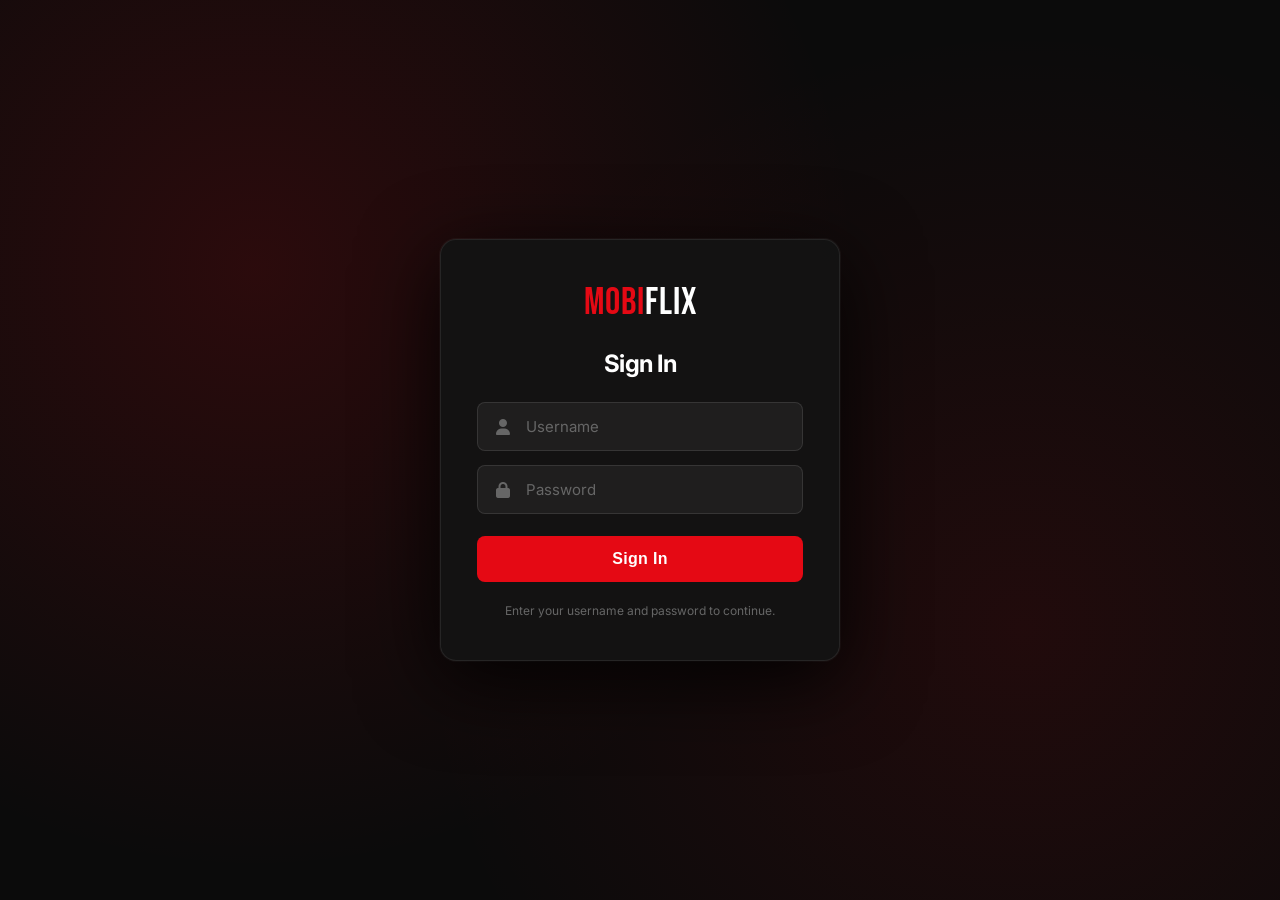
==== commit ea4f6a81: "Add files via upload" ====
--- a/details.html
+++ b/details.html
@@ -6,8 +6,11 @@
   <meta http-equiv="Cache-Control" content="no-cache, no-store, must-revalidate">
   <title>MobiFlix — Details</title>
 
+  <link rel="preconnect" href="https://fonts.googleapis.com">
+  <link rel="preconnect" href="https://fonts.gstatic.com" crossorigin>
+  <link href="https://fonts.googleapis.com/css2?family=Inter:wght@400;500;600;700;800;900&family=Bebas+Neue&display=swap" rel="stylesheet">
   <link rel="stylesheet" href="https://cdnjs.cloudflare.com/ajax/libs/font-awesome/6.5.1/css/all.min.css">
-  <link rel="stylesheet" href="home.css?v=58">
+  <link rel="stylesheet" href="home.css?v=60">
 
   <style>
     /* ===== DETAILS PAGE SPECIFIC ===== */
@@ -63,6 +66,20 @@
       pointer-events: none;
     }
 
+    .details-hero::after {
+      content: '';
+      position: absolute;
+      inset: 0;
+      background: radial-gradient(
+        ellipse at center,
+        transparent 0%,
+        rgba(11,11,11,0.3) 70%,
+        rgba(11,11,11,0.7) 100%
+      );
+      pointer-events: none;
+      z-index: 1;
+    }
+
     .details-hero-content {
       position: relative;
       z-index: 2;
@@ -71,12 +88,13 @@
     }
 
     .details-hero-content h1 {
-      font-size: 56px;
-      font-weight: 900;
+      font-family: 'Bebas Neue', 'Inter', sans-serif;
+      font-size: 60px;
+      font-weight: 400;
       color: #fff;
       margin-bottom: 18px;
-      line-height: 1.05;
-      letter-spacing: -1.5px;
+      line-height: 1;
+      letter-spacing: 2px;
       text-shadow: 0 4px 30px rgba(0,0,0,0.9);
     }
 
@@ -92,6 +110,7 @@
       color: #f5c518;
       font-size: 18px;
       font-weight: 700;
+      letter-spacing: 1px;
     }
 
     .details-hero-year {
@@ -107,7 +126,8 @@
       padding: 4px 12px;
       border-radius: 4px;
       text-transform: uppercase;
-      letter-spacing: 0.5px;
+      letter-spacing: 1px;
+      box-shadow: 0 0 12px rgba(229,9,20,0.4);
     }
 
     .details-hero-genres {
@@ -163,8 +183,8 @@
       }
 
       .details-hero-content h1 {
-        font-size: 32px;
-        letter-spacing: -0.5px;
+        font-size: 34px;
+        letter-spacing: 1px;
         margin-bottom: 12px;
       }
 
@@ -179,7 +199,7 @@
     }
 
     @media (max-width: 480px) {
-      .details-hero-content h1 { font-size: 26px; }
+      .details-hero-content h1 { font-size: 28px; }
       .details-hero-description { font-size: 13px; }
     }
   </style>
@@ -271,45 +291,20 @@
 
     const INDIAN_LANGS = ['hi','ta','te','ml','kn','bn','mr','pa','gu','or','as','ur','sa','ne','si'];
 
-    // ===== BANNED GENRES PARA SA MOVIES (walang Animation at Kids) =====
     const BANNED_GENRES_MOVIE = [10764, 10767, 10763, 10766, 10402, 99, 10768];
-
-    // ===== BANNED GENRES PARA SA TV (kasama ang Animation at Kids) =====
     const BANNED_GENRES_TV = [10764, 10767, 10763, 10766, 10402, 99, 10768, 16, 10762];
 
     let currentItem = null;
     let currentTrailerKey = null;
     let currentTvId = null;
 
-    // ===== GENRE NAMES MAP =====
     const GENRE_MAP = {
-      28: 'Action',
-      12: 'Adventure',
-      16: 'Animation',
-      35: 'Comedy',
-      80: 'Crime',
-      99: 'Documentary',
-      18: 'Drama',
-      10751: 'Family',
-      14: 'Fantasy',
-      36: 'History',
-      27: 'Horror',
-      10402: 'Music',
-      9648: 'Mystery',
-      10749: 'Romance',
-      878: 'Sci-Fi',
-      10770: 'TV Movie',
-      53: 'Thriller',
-      10752: 'War',
-      37: 'Western',
-      10759: 'Action & Adventure',
-      10762: 'Kids',
-      10763: 'News',
-      10764: 'Reality',
-      10765: 'Sci-Fi & Fantasy',
-      10766: 'Soap',
-      10767: 'Talk',
-      10768: 'War & Politics'
+      28: 'Action', 12: 'Adventure', 16: 'Animation', 35: 'Comedy', 80: 'Crime',
+      99: 'Documentary', 18: 'Drama', 10751: 'Family', 14: 'Fantasy', 36: 'History',
+      27: 'Horror', 10402: 'Music', 9648: 'Mystery', 10749: 'Romance', 878: 'Sci-Fi',
+      10770: 'TV Movie', 53: 'Thriller', 10752: 'War', 37: 'Western',
+      10759: 'Action & Adventure', 10762: 'Kids', 10763: 'News', 10764: 'Reality',
+      10765: 'Sci-Fi & Fantasy', 10766: 'Soap', 10767: 'Talk', 10768: 'War & Politics'
     };
 
     // ============================================================
@@ -533,7 +528,7 @@
     }
 
     // ============================================================
-    // RENDER — CAST (walang click, hindi clickable)
+    // RENDER — CAST (walang click)
     // ============================================================
     function renderCast(cast) {
       const container = document.getElementById('cast-list');
--- a/home.css
+++ b/home.css
@@ -1,12 +1,69 @@
+/* ============================================================
+   MOBIFLIX — REDESIGNED CSS
+   Design only. Walang ginalaw na features.
+   ============================================================ */
+
+/* ===== DESIGN TOKENS ===== */
+:root {
+  --brand: #e50914;
+  --brand-hover: #ff0a16;
+  --brand-glow: rgba(229, 9, 20, 0.4);
+  --brand-soft: rgba(229, 9, 20, 0.12);
+
+  --bg-base: #0b0b0b;
+  --bg-elevated: #141414;
+  --bg-card: #1a1a1a;
+  --bg-glass: rgba(20, 20, 20, 0.85);
+
+  --text-primary: #ffffff;
+  --text-secondary: #b3b3b3;
+  --text-muted: #666666;
+
+  --accent-gold: #f5c518;
+  --accent-green: #22c55e;
+
+  --radius-sm: 8px;
+  --radius-md: 12px;
+  --radius-lg: 16px;
+
+  --shadow-card: 0 4px 20px rgba(0,0,0,0.5);
+  --shadow-hover: 0 12px 40px rgba(0,0,0,0.8), 0 0 30px var(--brand-glow);
+
+  --ease: cubic-bezier(0.2, 0, 0, 1);
+}
+
 /* ===== RESET & BASE ===== */
 * { margin: 0; padding: 0; box-sizing: border-box; }
 
+html { scroll-behavior: smooth; }
+
 body {
-  font-family: 'Segoe UI', system-ui, -apple-system, sans-serif;
-  background: #0b0b0b;
+  font-family: 'Inter', 'Segoe UI', system-ui, -apple-system, sans-serif;
+  background: var(--bg-base);
   color: #e5e5e5;
   overflow-x: hidden;
   padding-bottom: 120px;
+  -webkit-font-smoothing: antialiased;
+  -moz-osx-font-smoothing: grayscale;
+}
+
+/* ===== CUSTOM SCROLLBAR ===== */
+::-webkit-scrollbar { width: 8px; height: 8px; }
+::-webkit-scrollbar-track { background: transparent; }
+::-webkit-scrollbar-thumb {
+  background: rgba(255,255,255,0.15);
+  border-radius: 4px;
+}
+::-webkit-scrollbar-thumb:hover { background: var(--brand); }
+
+::selection { background: var(--brand); color: #fff; }
+
+button:focus-visible,
+a:focus-visible,
+input:focus-visible,
+select:focus-visible {
+  outline: 2px solid var(--brand);
+  outline-offset: 2px;
 }
 
 /* ===== NAVBAR ===== */
@@ -19,19 +76,24 @@
   padding: 16px 40px;
   background: linear-gradient(180deg, rgba(0,0,0,0.95) 0%, rgba(0,0,0,0.7) 70%, transparent 100%);
   z-index: 100;
+  backdrop-filter: blur(8px);
+  -webkit-backdrop-filter: blur(8px);
 }
 
 .nav-left { display: flex; align-items: center; gap: 32px; }
 
 .logo {
-  color: #e50914;
-  font-size: 26px;
-  font-weight: 800;
-  letter-spacing: -0.5px;
+  color: var(--brand);
+  font-family: 'Bebas Neue', 'Inter', sans-serif;
+  font-size: 30px;
+  font-weight: 400;
+  letter-spacing: 1px;
   text-decoration: none;
   text-transform: uppercase;
-}
-.logo span { color: #ffffff; }
+  transition: 0.3s var(--ease);
+}
+.logo:hover { transform: scale(1.04); }
+.logo span { color: var(--text-primary); }
 
 /* ===== NAV ICON BUTTONS ===== */
 .nav-right {
@@ -48,24 +110,28 @@
   height: 42px;
   border-radius: 50%;
   cursor: pointer;
-  transition: 0.2s;
+  transition: 0.25s var(--ease);
   display: flex;
   align-items: center;
   justify-content: center;
   font-size: 16px;
   position: relative;
+  backdrop-filter: blur(10px);
+  -webkit-backdrop-filter: blur(10px);
 }
 .nav-icon-btn:hover {
-  background: #e50914;
-  border-color: #e50914;
+  background: var(--brand);
+  border-color: var(--brand);
   transform: scale(1.08);
-}
+  box-shadow: 0 0 20px var(--brand-glow);
+}
+.nav-icon-btn:active { transform: scale(0.96); }
 
 .notif-badge {
   position: absolute;
   top: -4px;
   right: -4px;
-  background: #e50914;
+  background: var(--brand);
   color: #fff;
   font-size: 10px;
   font-weight: 700;
@@ -76,15 +142,24 @@
   align-items: center;
   justify-content: center;
   padding: 0 4px;
-  border: 2px solid #0b0b0b;
-}
-
-/* ===== BOTTOM NAVIGATION ===== */
+  border: 2px solid var(--bg-base);
+  box-shadow: 0 0 10px var(--brand-glow);
+  animation: badgePulse 2s infinite;
+}
+
+@keyframes badgePulse {
+  0%, 100% { box-shadow: 0 0 10px var(--brand-glow); }
+  50% { box-shadow: 0 0 20px var(--brand), 0 0 0 4px rgba(229,9,20,0.2); }
+}
+
+/* ===== BOTTOM NAVIGATION (Glassmorphism) ===== */
 .bottom-nav {
   position: fixed;
   bottom: 0; left: 0; right: 0;
-  height: 64px;
-  background: #141414;
+  height: 68px;
+  background: var(--bg-glass);
+  backdrop-filter: blur(20px) saturate(180%);
+  -webkit-backdrop-filter: blur(20px) saturate(180%);
   border-top: 1px solid rgba(255,255,255,0.08);
   display: flex;
   align-items: center;
@@ -98,21 +173,54 @@
   flex-direction: column;
   align-items: center;
   gap: 4px;
-  color: #888;
+  color: var(--text-muted);
   text-decoration: none;
   font-size: 10px;
-  font-weight: 500;
+  font-weight: 600;
   padding: 8px 6px;
   cursor: pointer;
-  transition: 0.2s;
+  transition: 0.25s var(--ease);
   flex: 1;
   text-align: center;
-}
-
-.bottom-nav-item i { font-size: 18px; }
-
-.bottom-nav-item:hover,
-.bottom-nav-item.active { color: #e50914; }
+  position: relative;
+  letter-spacing: 0.3px;
+}
+
+.bottom-nav-item i {
+  font-size: 19px;
+  transition: 0.25s var(--ease);
+}
+
+.bottom-nav-item:hover { color: var(--text-secondary); }
+.bottom-nav-item:hover i { transform: translateY(-2px); }
+
+.bottom-nav-item.active {
+  color: var(--brand);
+}
+
+.bottom-nav-item.active i {
+  transform: translateY(-1px);
+  filter: drop-shadow(0 0 8px var(--brand-glow));
+}
+
+.bottom-nav-item.active::before {
+  content: '';
+  position: absolute;
+  top: 0;
+  left: 50%;
+  transform: translateX(-50%);
+  width: 28px;
+  height: 3px;
+  background: var(--brand);
+  border-radius: 0 0 3px 3px;
+  box-shadow: 0 0 12px var(--brand);
+  animation: navIndicator 0.3s var(--ease);
+}
+
+@keyframes navIndicator {
+  from { width: 0; opacity: 0; }
+  to { width: 28px; opacity: 1; }
+}
 
 /* ===== HERO ===== */
 .hero {
@@ -124,24 +232,45 @@
   display: flex;
   align-items: flex-end;
   padding: 0 60px 100px;
-  transition: background-image 0.8s ease;
+  transition: background-image 0.8s var(--ease);
 }
 
 .hero-overlay {
   position: absolute;
   inset: 0;
   background:
-    linear-gradient(0deg, #0b0b0b 0%, rgba(11,11,11,0.7) 30%, transparent 70%),
+    linear-gradient(0deg, var(--bg-base) 0%, rgba(11,11,11,0.7) 30%, transparent 70%),
     linear-gradient(90deg, rgba(11,11,11,0.9) 0%, transparent 50%);
   pointer-events: none;
+}
+
+.hero::after {
+  content: '';
+  position: absolute;
+  inset: 0;
+  background: radial-gradient(
+    ellipse at center,
+    transparent 0%,
+    rgba(11,11,11,0.3) 70%,
+    rgba(11,11,11,0.7) 100%
+  );
+  pointer-events: none;
+  z-index: 1;
 }
 
 .hero-content {
   position: relative;
   z-index: 2;
   max-width: 650px;
-  animation: heroFadeIn 0.8s ease;
-}
+}
+
+.hero-content > * {
+  animation: heroFadeIn 0.8s var(--ease) backwards;
+}
+.hero-content h1 { animation-delay: 0.1s; }
+.hero-content .hero-meta { animation-delay: 0.2s; }
+.hero-content .hero-description { animation-delay: 0.3s; }
+.hero-content .hero-buttons { animation-delay: 0.4s; }
 
 @keyframes heroFadeIn {
   from { opacity: 0; transform: translateY(30px); }
@@ -149,13 +278,16 @@
 }
 
 .hero-content h1 {
-  font-size: 64px;
-  font-weight: 900;
-  color: #fff;
+  font-family: 'Bebas Neue', 'Inter', sans-serif;
+  font-size: 72px;
+  font-weight: 400;
+  color: var(--text-primary);
   margin-bottom: 20px;
-  line-height: 1.05;
-  letter-spacing: -1.5px;
-  text-shadow: 0 4px 30px rgba(0,0,0,0.9);
+  line-height: 1;
+  letter-spacing: 2px;
+  text-shadow:
+    0 4px 30px rgba(0,0,0,0.9),
+    0 0 80px rgba(229,9,20,0.25);
 }
 
 .hero-buttons { display: flex; gap: 14px; flex-wrap: wrap; }
@@ -163,36 +295,40 @@
 .btn-play {
   padding: 14px 36px;
   border: none;
-  border-radius: 8px;
+  border-radius: var(--radius-sm);
   font-size: 16px;
   font-weight: 700;
   cursor: pointer;
-  transition: all 0.25s cubic-bezier(0.2, 0, 0, 1);
+  transition: all 0.25s var(--ease);
   display: flex;
   align-items: center;
   gap: 10px;
   background: #fff;
-  color: #0b0b0b;
+  color: var(--bg-base);
   box-shadow: 0 4px 20px rgba(255,255,255,0.15);
+  position: relative;
+  overflow: hidden;
 }
 .btn-play:hover {
-  background: #e50914;
+  background: var(--brand);
   color: #fff;
   transform: scale(1.05);
-  box-shadow: 0 8px 30px rgba(229,9,20,0.4);
-}
+  box-shadow: 0 8px 30px var(--brand-glow);
+}
+.btn-play:active { transform: scale(0.97); }
 
 .btn-info {
   padding: 14px 32px;
   border: 2px solid rgba(255,255,255,0.3);
-  border-radius: 8px;
+  border-radius: var(--radius-sm);
   background: rgba(255,255,255,0.1);
   backdrop-filter: blur(10px);
+  -webkit-backdrop-filter: blur(10px);
   color: #fff;
   font-size: 16px;
   font-weight: 600;
   cursor: pointer;
-  transition: all 0.25s;
+  transition: all 0.25s var(--ease);
   display: flex;
   align-items: center;
   gap: 10px;
@@ -202,27 +338,54 @@
   border-color: #fff;
   transform: scale(1.03);
 }
-
-.hero-meta { display: flex; align-items: center; gap: 14px; margin-bottom: 14px; flex-wrap: wrap; }
-.hero-rating { color: #f5c518; font-size: 16px; font-weight: 600; }
-.hero-year { color: #ccc; font-size: 15px; }
+.btn-info:active { transform: scale(0.97); }
+
+.hero-meta {
+  display: flex;
+  align-items: center;
+  gap: 14px;
+  margin-bottom: 14px;
+  flex-wrap: wrap;
+}
+.hero-rating {
+  color: var(--accent-gold);
+  font-size: 16px;
+  font-weight: 700;
+  letter-spacing: 1px;
+}
+.hero-year { color: var(--text-secondary); font-size: 15px; }
 .hero-type {
-  background: #e50914; color: #fff;
-  font-size: 11px; font-weight: 700;
-  padding: 3px 10px; border-radius: 4px;
-  text-transform: uppercase; letter-spacing: 0.5px;
+  background: var(--brand);
+  color: #fff;
+  font-size: 11px;
+  font-weight: 700;
+  padding: 3px 10px;
+  border-radius: 4px;
+  text-transform: uppercase;
+  letter-spacing: 1px;
+  box-shadow: 0 0 12px var(--brand-glow);
 }
 
 .hero-description {
-  color: #ddd; font-size: 17px; line-height: 1.6;
-  margin-bottom: 28px; max-width: 600px;
-  display: -webkit-box; -webkit-line-clamp: 3;
-  -webkit-box-orient: vertical; overflow: hidden;
+  color: #ddd;
+  font-size: 17px;
+  line-height: 1.6;
+  margin-bottom: 28px;
+  max-width: 600px;
+  display: -webkit-box;
+  -webkit-line-clamp: 3;
+  -webkit-box-orient: vertical;
+  overflow: hidden;
   text-shadow: 0 2px 12px rgba(0,0,0,0.9);
 }
 
 /* ===== CONTENT ===== */
-.content { position: relative; z-index: 3; margin-top: -80px; padding: 0 40px 60px; }
+.content {
+  position: relative;
+  z-index: 3;
+  margin-top: -80px;
+  padding: 0 40px 60px;
+}
 
 .row { margin-bottom: 44px; }
 
@@ -234,32 +397,44 @@
 }
 
 .row h2 {
-  font-size: 24px;
+  font-size: 22px;
   font-weight: 700;
-  color: #fff;
+  color: var(--text-primary);
   display: flex;
   align-items: center;
   gap: 12px;
+  letter-spacing: -0.3px;
 }
 
 .row h2::before {
   content: '';
   width: 4px;
-  height: 24px;
-  background: #e50914;
+  height: 22px;
+  background: var(--brand);
   border-radius: 2px;
   display: inline-block;
+  box-shadow: 0 0 10px var(--brand-glow);
 }
 
 .view-all-btn {
-  background: transparent; color: #aaa;
+  background: transparent;
+  color: var(--text-secondary);
   border: 1px solid rgba(255,255,255,0.1);
-  padding: 6px 16px; border-radius: 60px;
-  font-size: 13px; font-weight: 500;
-  cursor: pointer; transition: 0.2s;
+  padding: 6px 16px;
+  border-radius: 60px;
+  font-size: 13px;
+  font-weight: 500;
+  cursor: pointer;
+  transition: 0.25s var(--ease);
   white-space: nowrap;
 }
-.view-all-btn:hover { background: #e50914; color: #fff; border-color: #e50914; }
+.view-all-btn:hover {
+  background: var(--brand);
+  color: #fff;
+  border-color: var(--brand);
+  transform: translateX(4px);
+  box-shadow: 0 0 20px var(--brand-glow);
+}
 
 /* ===== CONTINUE WATCHING ===== */
 .continue-scroll {
@@ -271,6 +446,7 @@
   -webkit-overflow-scrolling: touch;
   scrollbar-width: thin;
   scrollbar-color: #333 transparent;
+  scroll-snap-type: x proximity;
 }
 .continue-scroll::-webkit-scrollbar { height: 4px; }
 .continue-scroll::-webkit-scrollbar-thumb { background: #333; border-radius: 4px; }
@@ -279,22 +455,23 @@
   flex-shrink: 0;
   width: 220px;
   cursor: pointer;
-  transition: transform 0.3s;
+  transition: transform 0.35s var(--ease);
   position: relative;
-}
-.continue-card:hover { transform: translateY(-4px); }
+  scroll-snap-align: start;
+}
+.continue-card:hover { transform: translateY(-6px); }
 
 .continue-card img {
   width: 100%;
   aspect-ratio: 16 / 9;
   object-fit: cover;
-  border-radius: 10px;
-  background: #1a1a1a;
-  box-shadow: 0 4px 15px rgba(0,0,0,0.4);
-  transition: box-shadow 0.3s;
+  border-radius: var(--radius-md);
+  background: var(--bg-card);
+  box-shadow: var(--shadow-card);
+  transition: box-shadow 0.35s var(--ease);
 }
 .continue-card:hover img {
-  box-shadow: 0 12px 40px rgba(0,0,0,0.8), 0 0 30px rgba(229,9,20,0.3);
+  box-shadow: var(--shadow-hover);
 }
 
 .continue-progress {
@@ -306,18 +483,20 @@
   background: rgba(255,255,255,0.2);
   border-radius: 2px;
   overflow: hidden;
+  backdrop-filter: blur(4px);
 }
 .continue-progress-bar {
   height: 100%;
-  background: #e50914;
+  background: linear-gradient(90deg, var(--brand), var(--brand-hover));
   border-radius: 2px;
-  transition: width 0.3s;
+  transition: width 0.3s var(--ease);
+  box-shadow: 0 0 8px var(--brand-glow);
 }
 
 .continue-title {
   font-size: 13px;
   font-weight: 600;
-  color: #fff;
+  color: var(--text-primary);
   margin-top: 8px;
   display: -webkit-box;
   -webkit-line-clamp: 1;
@@ -327,7 +506,7 @@
 
 .continue-subtitle {
   font-size: 11px;
-  color: #888;
+  color: var(--text-muted);
   margin-top: 2px;
 }
 
@@ -341,26 +520,30 @@
   -webkit-overflow-scrolling: touch;
   scrollbar-width: thin;
   scrollbar-color: #333 transparent;
+  scroll-snap-type: x proximity;
 }
 .horizontal-scroll::-webkit-scrollbar { height: 4px; }
 .horizontal-scroll::-webkit-scrollbar-track { background: transparent; }
 .horizontal-scroll::-webkit-scrollbar-thumb { background: #333; border-radius: 4px; }
-.horizontal-scroll::-webkit-scrollbar-thumb:hover { background: #e50914; }
+.horizontal-scroll::-webkit-scrollbar-thumb:hover { background: var(--brand); }
 
 .horizontal-scroll img {
   width: 180px;
   aspect-ratio: 2 / 3;
   object-fit: cover;
-  border-radius: 10px;
+  border-radius: var(--radius-md);
   cursor: pointer;
   flex-shrink: 0;
-  transition: all 0.35s cubic-bezier(0.2, 0, 0, 1);
-  background: #1a1a1a;
-  box-shadow: 0 4px 15px rgba(0,0,0,0.4);
+  transition: all 0.4s var(--ease);
+  background: var(--bg-card);
+  box-shadow: var(--shadow-card);
+  scroll-snap-align: start;
 }
 .horizontal-scroll img:hover {
-  transform: scale(1.08) translateY(-6px);
-  box-shadow: 0 20px 50px rgba(0,0,0,0.9), 0 0 40px rgba(229,9,20,0.25);
+  transform: scale(1.08) translateY(-8px);
+  box-shadow:
+    var(--shadow-hover),
+    0 0 0 2px rgba(255,255,255,0.1);
   z-index: 5;
 }
 
@@ -372,6 +555,7 @@
   padding: 12px 0 20px;
   scrollbar-width: none;
   -webkit-overflow-scrolling: touch;
+  scroll-snap-type: x proximity;
 }
 .top10-scroll::-webkit-scrollbar { display: none; }
 
@@ -381,32 +565,42 @@
   display: flex;
   align-items: center;
   cursor: pointer;
-  transition: transform 0.3s;
+  transition: transform 0.35s var(--ease);
   padding-right: 12px;
-}
-.top10-item:hover { transform: scale(1.08); }
+  scroll-snap-align: start;
+}
+.top10-item:hover { transform: scale(1.06); }
 
 .top10-number {
-  font-size: 120px;
-  font-weight: 900;
-  color: #0b0b0b;
+  font-family: 'Bebas Neue', 'Arial Black', sans-serif;
+  font-size: 130px;
+  font-weight: 400;
+  color: transparent;
   -webkit-text-stroke: 3px #555;
   line-height: 0.8;
-  margin-right: -20px;
+  margin-right: -22px;
   z-index: 1;
-  font-family: 'Arial Black', 'Segoe UI', sans-serif;
-  letter-spacing: -8px;
+  letter-spacing: -4px;
   pointer-events: none;
+  transition: 0.3s var(--ease);
+}
+.top10-item:hover .top10-number {
+  -webkit-text-stroke-color: var(--brand);
+  filter: drop-shadow(0 0 12px var(--brand-glow));
 }
 
 .top10-item img {
   width: 140px;
   aspect-ratio: 2/3;
   object-fit: cover;
-  border-radius: 8px;
+  border-radius: var(--radius-sm);
   position: relative;
   z-index: 2;
   box-shadow: 0 8px 30px rgba(0,0,0,0.7);
+  transition: box-shadow 0.35s var(--ease);
+}
+.top10-item:hover img {
+  box-shadow: var(--shadow-hover);
 }
 
 /* ===== STREAMING PROVIDERS ROW ===== */
@@ -424,18 +618,18 @@
 .providers-scroll::-webkit-scrollbar { height: 4px; }
 .providers-scroll::-webkit-scrollbar-track { background: transparent; }
 .providers-scroll::-webkit-scrollbar-thumb { background: #333; border-radius: 4px; }
-.providers-scroll::-webkit-scrollbar-thumb:hover { background: #e50914; }
+.providers-scroll::-webkit-scrollbar-thumb:hover { background: var(--brand); }
 
 .provider-card {
   flex-shrink: 0;
   width: 170px;
   height: 95px;
-  border-radius: 14px;
+  border-radius: var(--radius-lg);
   display: flex;
   align-items: center;
   justify-content: center;
   cursor: pointer;
-  transition: all 0.35s cubic-bezier(0.2, 0, 0, 1);
+  transition: all 0.35s var(--ease);
   overflow: hidden;
   padding: 18px;
   border: 2px solid rgba(255,255,255,0.08);
@@ -449,13 +643,13 @@
   inset: 0;
   background: linear-gradient(135deg, rgba(255,255,255,0.12), transparent);
   opacity: 0;
-  transition: opacity 0.3s;
+  transition: opacity 0.3s var(--ease);
   pointer-events: none;
 }
 .provider-card:hover::before { opacity: 1; }
 
 .provider-card:hover {
-  transform: translateY(-4px) scale(1.05);
+  transform: translateY(-6px) scale(1.05);
   box-shadow: 0 12px 40px rgba(0,0,0,0.8), 0 0 30px currentColor;
   border-color: currentColor;
 }
@@ -484,12 +678,13 @@
 .search-modal {
   position: fixed;
   inset: 0;
-  background: #0b0b0b;
+  background: var(--bg-base);
   z-index: 600;
   display: none;
   flex-direction: column;
   overflow-y: auto;
   padding: 0 40px 140px 40px;
+  animation: pageFadeIn 0.3s var(--ease);
 }
 .view-all-page.open,
 .my-list-page.open,
@@ -497,10 +692,15 @@
 .user-profile-page.open,
 .search-modal.open { display: flex; }
 
+@keyframes pageFadeIn {
+  from { opacity: 0; transform: translateY(10px); }
+  to { opacity: 1; transform: translateY(0); }
+}
+
 .view-all-header {
   position: sticky;
   top: 0;
-  background: #0b0b0b;
+  background: var(--bg-base);
   padding: 20px 0;
   display: flex;
   align-items: center;
@@ -510,7 +710,12 @@
   margin-bottom: 24px;
 }
 
-.view-all-header h2 { font-size: 26px; font-weight: 700; color: #fff; }
+.view-all-header h2 {
+  font-size: 24px;
+  font-weight: 700;
+  color: var(--text-primary);
+  letter-spacing: -0.5px;
+}
 
 /* ===== BACK BUTTONS ===== */
 .back-btn {
@@ -522,14 +727,19 @@
   font-size: 14px;
   font-weight: 500;
   cursor: pointer;
-  transition: 0.2s;
+  transition: 0.25s var(--ease);
   display: flex;
   align-items: center;
   gap: 8px;
 }
-.back-btn:hover { background: #e50914; border-color: #e50914; }
-
-/* ===== FIXED BACK BUTTON (DETAILS + TRAILER) ===== */
+.back-btn:hover {
+  background: var(--brand);
+  border-color: var(--brand);
+  transform: translateX(-3px);
+  box-shadow: 0 0 20px var(--brand-glow);
+}
+
+/* ===== FIXED BACK BUTTON ===== */
 .fixed-back-btn {
   position: fixed !important;
   top: 16px !important;
@@ -543,7 +753,7 @@
   font-size: 14px;
   font-weight: 600;
   cursor: pointer;
-  transition: 0.2s;
+  transition: 0.25s var(--ease);
   display: flex;
   align-items: center;
   gap: 8px;
@@ -554,9 +764,10 @@
   font-family: inherit;
 }
 .fixed-back-btn:hover {
-  background: #e50914;
-  border-color: #e50914;
+  background: var(--brand);
+  border-color: var(--brand);
   transform: scale(1.05);
+  box-shadow: 0 0 30px var(--brand-glow);
 }
 
 /* ===== GRID — 4 PER ROW ===== */
@@ -572,28 +783,29 @@
   width: 100%;
   aspect-ratio: 2 / 3;
   object-fit: cover;
-  border-radius: 8px;
-  cursor: pointer;
-  transition: transform 0.3s, box-shadow 0.3s;
-  background: #1a1a1a;
+  border-radius: var(--radius-sm);
+  cursor: pointer;
+  transition: transform 0.35s var(--ease), box-shadow 0.35s var(--ease);
+  background: var(--bg-card);
 }
 .view-all-grid img:hover,
 .my-list-grid img:hover {
-  transform: scale(1.05);
-  box-shadow: 0 12px 40px rgba(0,0,0,0.8), 0 0 30px rgba(229,9,20,0.2);
+  transform: scale(1.05) translateY(-4px);
+  box-shadow: var(--shadow-hover);
 }
 
 .view-all-loading, .view-all-end {
   text-align: center;
   padding: 40px 20px;
-  color: #666;
+  color: var(--text-muted);
   font-size: 16px;
 }
+.view-all-loading i { color: var(--brand); }
 
 /* ===== MY LIST EMPTY ===== */
 .my-list-empty {
   text-align: center;
-  color: #666;
+  color: var(--text-muted);
   padding: 80px 20px;
 }
 .my-list-empty i {
@@ -607,63 +819,100 @@
 /* ===== GENRE/MORE PAGE ===== */
 .more-list { display: flex; flex-direction: column; gap: 4px; }
 .more-list a {
-  color: #ccc; text-decoration: none; font-size: 18px;
-  padding: 18px 20px; cursor: pointer; transition: 0.2s;
-  border-radius: 8px; border-left: 3px solid transparent;
+  color: var(--text-secondary);
+  text-decoration: none;
+  font-size: 17px;
+  padding: 18px 20px;
+  cursor: pointer;
+  transition: 0.25s var(--ease);
+  border-radius: var(--radius-sm);
+  border-left: 3px solid transparent;
+  font-weight: 500;
 }
 .more-list a:hover {
   background: rgba(255,255,255,0.04);
-  color: #fff; border-left-color: #e50914;
+  color: var(--text-primary);
+  border-left-color: var(--brand);
+  padding-left: 28px;
 }
 
 /* ===== SEARCH ===== */
 .search-container {
-  display: flex; align-items: center; gap: 12px;
+  display: flex;
+  align-items: center;
+  gap: 12px;
   background: rgba(255,255,255,0.06);
   border: 1px solid rgba(255,255,255,0.1);
-  border-radius: 12px; padding: 14px 22px;
-  width: 100%; max-width: 600px; margin-bottom: 30px;
-}
-.search-container i { color: #aaa; font-size: 18px; }
+  border-radius: var(--radius-md);
+  padding: 14px 22px;
+  width: 100%;
+  max-width: 600px;
+  margin-bottom: 30px;
+  transition: 0.25s var(--ease);
+}
+.search-container:focus-within {
+  border-color: var(--brand);
+  box-shadow: 0 0 20px var(--brand-glow);
+}
+.search-container i { color: var(--text-muted); font-size: 18px; }
 .search-container input {
-  background: transparent; border: none; color: #fff;
-  font-size: 18px; outline: none; width: 100%;
-}
-.search-container input::placeholder { color: #666; }
+  background: transparent;
+  border: none;
+  color: #fff;
+  font-size: 18px;
+  outline: none;
+  width: 100%;
+}
+.search-container input::placeholder { color: var(--text-muted); }
+
 .search-modal .results {
-  display: grid; grid-template-columns: repeat(4, 1fr);
-  gap: 16px; width: 100%;
+  display: grid;
+  grid-template-columns: repeat(4, 1fr);
+  gap: 16px;
+  width: 100%;
 }
 .search-modal .results img {
-  width: 100%; aspect-ratio: 2 / 3;
-  object-fit: cover; border-radius: 8px;
-  cursor: pointer; transition: transform 0.3s, box-shadow 0.3s;
-  background: #1a1a1a;
+  width: 100%;
+  aspect-ratio: 2 / 3;
+  object-fit: cover;
+  border-radius: var(--radius-sm);
+  cursor: pointer;
+  transition: transform 0.35s var(--ease), box-shadow 0.35s var(--ease);
+  background: var(--bg-card);
 }
 .search-modal .results img:hover {
-  transform: scale(1.05);
-  box-shadow: 0 8px 30px rgba(229,9,20,0.2);
+  transform: scale(1.05) translateY(-4px);
+  box-shadow: var(--shadow-hover);
 }
 
 /* ===== MODAL ===== */
 .modal {
-  position: fixed; inset: 0;
+  position: fixed;
+  inset: 0;
   background: rgba(0,0,0,0.9);
   backdrop-filter: blur(8px);
-  display: none; justify-content: center; align-items: flex-start;
-  z-index: 700; padding: 40px 20px; overflow-y: auto;
+  -webkit-backdrop-filter: blur(8px);
+  display: none;
+  justify-content: center;
+  align-items: flex-start;
+  z-index: 700;
+  padding: 40px 20px;
+  overflow-y: auto;
   -webkit-overflow-scrolling: touch;
 }
 .modal-content {
-  background: #141414; border-radius: 16px;
-  width: 100%; max-width: 880px;
-  overflow: hidden; position: relative;
+  background: var(--bg-elevated);
+  border-radius: var(--radius-lg);
+  width: 100%;
+  max-width: 880px;
+  overflow: hidden;
+  position: relative;
   box-shadow: 0 20px 80px rgba(0,0,0,0.9);
-  animation: modalIn 0.3s ease;
+  animation: modalIn 0.35s var(--ease);
 }
 @keyframes modalIn {
-  0% { opacity: 0; transform: translateY(20px); }
-  100% { opacity: 1; transform: translateY(0); }
+  0% { opacity: 0; transform: translateY(20px) scale(0.98); }
+  100% { opacity: 1; transform: translateY(0) scale(1); }
 }
 
 /* ===== DETAILS VIEW ===== */
@@ -686,12 +935,12 @@
 .details-poster-overlay {
   position: absolute;
   inset: 0;
-  background: linear-gradient(0deg, #141414 0%, rgba(20,20,20,0.4) 50%, transparent 100%);
+  background: linear-gradient(0deg, var(--bg-elevated) 0%, rgba(20,20,20,0.4) 50%, transparent 100%);
 }
 
 .details-body {
   padding: 0 28px 28px;
-  background: #141414;
+  background: var(--bg-elevated);
   margin-top: -60px;
   position: relative;
   z-index: 2;
@@ -699,10 +948,11 @@
 }
 
 .details-body h2 {
-  font-size: 32px;
+  font-size: 30px;
   font-weight: 700;
-  color: #fff;
+  color: var(--text-primary);
   margin-bottom: 12px;
+  letter-spacing: -0.5px;
 }
 
 .details-meta {
@@ -712,12 +962,12 @@
   gap: 10px;
   margin-bottom: 20px;
   font-size: 16px;
-  color: #ccc;
+  color: var(--text-secondary);
   flex-wrap: wrap;
 }
 
 .details-rating {
-  color: #e50914;
+  color: var(--accent-gold);
   font-weight: 700;
   font-size: 22px;
 }
@@ -725,7 +975,7 @@
 .details-sep { color: #444; }
 
 .details-year, .details-runtime {
-  color: #ccc;
+  color: var(--text-secondary);
   font-size: 16px;
 }
 
@@ -745,22 +995,25 @@
   min-width: 150px;
   padding: 14px 28px;
   border: none;
-  border-radius: 8px;
+  border-radius: var(--radius-sm);
   background: #fff;
-  color: #0b0b0b;
+  color: var(--bg-base);
   font-size: 16px;
   font-weight: 700;
   cursor: pointer;
-  transition: 0.2s;
+  transition: 0.25s var(--ease);
   display: flex;
   align-items: center;
   justify-content: center;
   gap: 8px;
 }
 .btn-play-now:hover {
-  background: #e0e0e0;
-  transform: scale(1.02);
-}
+  background: var(--brand);
+  color: #fff;
+  transform: scale(1.03);
+  box-shadow: 0 8px 30px var(--brand-glow);
+}
+.btn-play-now:active { transform: scale(0.97); }
 
 /* ===== TRAILER BUTTON ===== */
 .btn-trailer {
@@ -769,24 +1022,26 @@
   min-width: 150px;
   padding: 14px 28px;
   border: 1px solid rgba(229,9,20,0.5);
-  border-radius: 8px;
+  border-radius: var(--radius-sm);
   background: rgba(229,9,20,0.15);
   color: #ff6b6b;
   font-size: 16px;
   font-weight: 700;
   cursor: pointer;
-  transition: 0.2s;
+  transition: 0.25s var(--ease);
   display: flex;
   align-items: center;
   justify-content: center;
   gap: 8px;
 }
 .btn-trailer:hover {
-  background: #e50914;
-  color: #fff;
-  border-color: #e50914;
-  transform: scale(1.02);
-}
+  background: var(--brand);
+  color: #fff;
+  border-color: var(--brand);
+  transform: scale(1.03);
+  box-shadow: 0 8px 30px var(--brand-glow);
+}
+.btn-trailer:active { transform: scale(0.97); }
 
 .btn-add-list {
   flex: 1;
@@ -794,13 +1049,13 @@
   min-width: 150px;
   padding: 14px 28px;
   border: 1px solid rgba(255,255,255,0.2);
-  border-radius: 8px;
+  border-radius: var(--radius-sm);
   background: rgba(255,255,255,0.08);
   color: #fff;
   font-size: 16px;
   font-weight: 700;
   cursor: pointer;
-  transition: 0.2s;
+  transition: 0.25s var(--ease);
   display: flex;
   align-items: center;
   justify-content: center;
@@ -823,7 +1078,7 @@
 .section-title {
   font-size: 18px;
   font-weight: 700;
-  color: #fff;
+  color: var(--text-primary);
   margin-bottom: 16px;
   display: flex;
   align-items: center;
@@ -854,13 +1109,13 @@
   flex-shrink: 0;
   background: rgba(255,255,255,0.06);
   border: 1px solid rgba(255,255,255,0.12);
-  color: #ccc;
+  color: var(--text-secondary);
   padding: 8px 18px;
   border-radius: 60px;
   font-size: 13px;
   font-weight: 600;
   cursor: pointer;
-  transition: 0.2s;
+  transition: 0.25s var(--ease);
   white-space: nowrap;
   position: relative;
   display: inline-flex;
@@ -870,11 +1125,13 @@
 .season-btn:hover {
   background: rgba(255,255,255,0.12);
   color: #fff;
+  transform: translateY(-2px);
 }
 .season-btn.active {
-  background: #e50914;
-  border-color: #e50914;
-  color: #fff;
+  background: var(--brand);
+  border-color: var(--brand);
+  color: #fff;
+  box-shadow: 0 0 20px var(--brand-glow);
 }
 
 .season-btn.upcoming {
@@ -892,7 +1149,7 @@
   right: 4px;
   width: 6px;
   height: 6px;
-  background: #22c55e;
+  background: var(--accent-green);
   border-radius: 50%;
   animation: pulse-green 1.5s infinite;
 }
@@ -904,9 +1161,9 @@
 
 /* ===== SEASONS INFO BAR ===== */
 .seasons-info {
-  background: rgba(229, 9, 20, 0.1);
+  background: var(--brand-soft);
   border: 1px solid rgba(229, 9, 20, 0.3);
-  border-radius: 8px;
+  border-radius: var(--radius-sm);
   padding: 10px 16px;
   margin-bottom: 12px;
   font-size: 13px;
@@ -926,11 +1183,11 @@
 .episodes-summary {
   background: rgba(255, 255, 255, 0.04);
   border: 1px solid rgba(255, 255, 255, 0.08);
-  border-radius: 8px;
+  border-radius: var(--radius-sm);
   padding: 10px 14px;
   margin-bottom: 12px;
   font-size: 13px;
-  color: #ccc;
+  color: var(--text-secondary);
   display: flex;
   align-items: center;
   gap: 6px;
@@ -959,10 +1216,10 @@
   gap: 14px;
   background: rgba(255,255,255,0.04);
   border: 1px solid rgba(255,255,255,0.06);
-  border-radius: 10px;
+  border-radius: var(--radius-md);
   padding: 12px;
   cursor: pointer;
-  transition: 0.25s;
+  transition: 0.3s var(--ease);
   align-items: center;
   position: relative;
 }
@@ -970,15 +1227,16 @@
   background: rgba(255,255,255,0.08);
   border-color: rgba(229,9,20,0.4);
   transform: translateX(4px);
+  box-shadow: -4px 0 20px rgba(229,9,20,0.15);
 }
 
 .episode-thumb {
   flex-shrink: 0;
   width: 130px;
   aspect-ratio: 16 / 9;
-  border-radius: 8px;
+  border-radius: var(--radius-sm);
   object-fit: cover;
-  background: #1a1a1a;
+  background: var(--bg-card);
 }
 
 .episode-info {
@@ -989,7 +1247,7 @@
 .episode-number {
   font-size: 11px;
   font-weight: 700;
-  color: #e50914;
+  color: var(--brand);
   text-transform: uppercase;
   letter-spacing: 0.5px;
   margin-bottom: 4px;
@@ -998,7 +1256,7 @@
 .episode-name {
   font-size: 14px;
   font-weight: 600;
-  color: #fff;
+  color: var(--text-primary);
   margin-bottom: 4px;
   display: -webkit-box;
   -webkit-line-clamp: 2;
@@ -1008,7 +1266,7 @@
 
 .episode-overview {
   font-size: 12px;
-  color: #888;
+  color: var(--text-muted);
   line-height: 1.4;
   display: -webkit-box;
   -webkit-line-clamp: 2;
@@ -1021,25 +1279,26 @@
   width: 36px;
   height: 36px;
   border-radius: 50%;
-  background: #e50914;
+  background: var(--brand);
   color: #fff;
   display: flex;
   align-items: center;
   justify-content: center;
   font-size: 13px;
-  transition: 0.2s;
+  transition: 0.25s var(--ease);
 }
 .episode-item:hover .episode-play-icon {
   transform: scale(1.15);
-  box-shadow: 0 0 20px rgba(229,9,20,0.5);
+  box-shadow: 0 0 20px var(--brand-glow);
 }
 
 .episodes-loading {
   text-align: center;
-  color: #666;
+  color: var(--text-muted);
   padding: 20px;
   font-size: 14px;
 }
+.episodes-loading i { color: var(--brand); }
 
 /* ===== EPISODE PROGRESS ===== */
 .episode-item.watched::after {
@@ -1047,7 +1306,7 @@
   position: absolute;
   top: 8px;
   right: 8px;
-  background: #22c55e;
+  background: var(--accent-green);
   color: #fff;
   width: 20px;
   height: 20px;
@@ -1063,7 +1322,7 @@
 
 .episode-item.watched .episode-number::after {
   content: ' • Watched';
-  color: #22c55e;
+  color: var(--accent-green);
   font-size: 10px;
 }
 
@@ -1100,7 +1359,7 @@
   width: 100px;
   text-align: center;
   cursor: pointer;
-  transition: transform 0.25s;
+  transition: transform 0.3s var(--ease);
 }
 .cast-card:hover { transform: translateY(-4px); }
 
@@ -1109,19 +1368,19 @@
   height: 100px;
   border-radius: 50%;
   object-fit: cover;
-  background: #1a1a1a;
+  background: var(--bg-card);
   border: 2px solid rgba(255,255,255,0.1);
-  transition: border-color 0.25s;
+  transition: border-color 0.3s var(--ease), box-shadow 0.3s var(--ease);
 }
 .cast-card:hover img {
-  border-color: #e50914;
-  box-shadow: 0 0 20px rgba(229,9,20,0.4);
+  border-color: var(--brand);
+  box-shadow: 0 0 20px var(--brand-glow);
 }
 
 .cast-card .cast-name {
   font-size: 12px;
   font-weight: 600;
-  color: #fff;
+  color: var(--text-primary);
   margin-top: 8px;
   line-height: 1.3;
   display: -webkit-box;
@@ -1132,7 +1391,7 @@
 
 .cast-card .cast-role {
   font-size: 11px;
-  color: #888;
+  color: var(--text-muted);
   margin-top: 2px;
   display: -webkit-box;
   -webkit-line-clamp: 2;
@@ -1157,24 +1416,26 @@
   -webkit-overflow-scrolling: touch;
   scrollbar-width: thin;
   scrollbar-color: #333 transparent;
+  scroll-snap-type: x proximity;
 }
 .similar-scroll::-webkit-scrollbar { height: 4px; }
 .similar-scroll::-webkit-scrollbar-thumb { background: #333; border-radius: 4px; }
-.similar-scroll::-webkit-scrollbar-thumb:hover { background: #e50914; }
+.similar-scroll::-webkit-scrollbar-thumb:hover { background: var(--brand); }
 
 .similar-scroll img {
   width: 130px;
   flex-shrink: 0;
   aspect-ratio: 2 / 3;
   object-fit: cover;
-  border-radius: 8px;
-  cursor: pointer;
-  background: #1a1a1a;
-  transition: transform 0.3s, box-shadow 0.3s;
+  border-radius: var(--radius-sm);
+  cursor: pointer;
+  background: var(--bg-card);
+  transition: transform 0.35s var(--ease), box-shadow 0.35s var(--ease);
+  scroll-snap-align: start;
 }
 .similar-scroll img:hover {
-  transform: scale(1.05);
-  box-shadow: 0 8px 30px rgba(229,9,20,0.3);
+  transform: scale(1.08) translateY(-4px);
+  box-shadow: var(--shadow-hover);
 }
 
 /* ===== TRAILER MODAL ===== */
@@ -1196,7 +1457,7 @@
   position: relative;
   width: 100%;
   max-width: 1000px;
-  animation: trailerIn 0.3s ease;
+  animation: trailerIn 0.3s var(--ease);
 }
 
 @keyframes trailerIn {
@@ -1208,7 +1469,7 @@
   width: 100%;
   aspect-ratio: 16 / 9;
   background: #000;
-  border-radius: 12px;
+  border-radius: var(--radius-md);
   overflow: hidden;
   box-shadow: 0 20px 80px rgba(0,0,0,0.9);
 }
@@ -1225,8 +1486,8 @@
   align-items: center;
   gap: 20px;
   padding: 24px;
-  background: linear-gradient(135deg, rgba(229,9,20,0.15), rgba(229,9,20,0.05));
-  border-radius: 16px;
+  background: linear-gradient(135deg, var(--brand-soft), rgba(229,9,20,0.05));
+  border-radius: var(--radius-lg);
   border: 1px solid rgba(229,9,20,0.2);
   margin-bottom: 28px;
 }
@@ -1235,26 +1496,26 @@
   width: 80px;
   height: 80px;
   border-radius: 50%;
-  background: linear-gradient(135deg, #e50914, #b00710);
+  background: linear-gradient(135deg, var(--brand), #b00710);
   display: flex;
   align-items: center;
   justify-content: center;
   font-size: 36px;
   color: #fff;
   flex-shrink: 0;
-  box-shadow: 0 8px 30px rgba(229,9,20,0.4);
+  box-shadow: 0 8px 30px var(--brand-glow);
 }
 
 .profile-info h3 {
   font-size: 24px;
   font-weight: 700;
-  color: #fff;
+  color: var(--text-primary);
   margin-bottom: 4px;
 }
 
 .profile-info p {
   font-size: 14px;
-  color: #888;
+  color: var(--text-muted);
 }
 
 .profile-section {
@@ -1264,7 +1525,7 @@
 .profile-section-title {
   font-size: 18px;
   font-weight: 700;
-  color: #fff;
+  color: var(--text-primary);
   margin-bottom: 16px;
   display: flex;
   align-items: center;
@@ -1272,7 +1533,7 @@
 }
 
 .profile-section-title i {
-  color: #e50914;
+  color: var(--brand);
 }
 
 /* Watch History Grid */
@@ -1286,20 +1547,20 @@
   width: 100%;
   aspect-ratio: 2 / 3;
   object-fit: cover;
-  border-radius: 8px;
-  cursor: pointer;
-  background: #1a1a1a;
-  transition: transform 0.3s, box-shadow 0.3s;
+  border-radius: var(--radius-sm);
+  cursor: pointer;
+  background: var(--bg-card);
+  transition: transform 0.35s var(--ease), box-shadow 0.35s var(--ease);
 }
 .history-grid img:hover {
-  transform: scale(1.05);
-  box-shadow: 0 8px 30px rgba(229,9,20,0.3);
+  transform: scale(1.05) translateY(-4px);
+  box-shadow: var(--shadow-hover);
 }
 
 .history-empty {
   text-align: center;
   padding: 40px 20px;
-  color: #666;
+  color: var(--text-muted);
 }
 .history-empty i {
   font-size: 48px;
@@ -1317,18 +1578,21 @@
   border: 1px solid rgba(229,9,20,0.4);
   color: #ff6b6b;
   padding: 10px 20px;
-  border-radius: 8px;
+  border-radius: var(--radius-sm);
   font-size: 13px;
   font-weight: 600;
   cursor: pointer;
-  transition: 0.2s;
+  transition: 0.25s var(--ease);
   display: inline-flex;
   align-items: center;
   gap: 8px;
 }
 .clear-history-btn:hover {
-  background: rgba(229,9,20,0.3);
-  color: #fff;
+  background: var(--brand);
+  border-color: var(--brand);
+  color: #fff;
+  transform: scale(1.03);
+  box-shadow: 0 0 20px var(--brand-glow);
 }
 
 /* Themes */
@@ -1346,33 +1610,35 @@
   padding: 12px;
   background: rgba(255,255,255,0.04);
   border: 2px solid rgba(255,255,255,0.08);
-  border-radius: 12px;
-  cursor: pointer;
-  transition: 0.2s;
+  border-radius: var(--radius-md);
+  cursor: pointer;
+  transition: 0.25s var(--ease);
 }
 
 .theme-option:hover {
   background: rgba(255,255,255,0.08);
   border-color: rgba(255,255,255,0.2);
+  transform: translateY(-3px);
 }
 
 .theme-option.active {
-  border-color: #e50914;
-  background: rgba(229,9,20,0.1);
+  border-color: var(--brand);
+  background: var(--brand-soft);
+  box-shadow: 0 0 20px var(--brand-glow);
 }
 
 .theme-preview {
   width: 100%;
   aspect-ratio: 1;
-  border-radius: 8px;
+  border-radius: var(--radius-sm);
   border: 1px solid rgba(255,255,255,0.1);
 }
 
 .theme-preview-default {
-  background: linear-gradient(135deg, #0b0b0b 50%, #e50914 50%);
+  background: linear-gradient(135deg, #0b0b0b 50%, var(--brand) 50%);
 }
 .theme-preview-light {
-  background: linear-gradient(135deg, #f5f5f5 50%, #e50914 50%);
+  background: linear-gradient(135deg, #f5f5f5 50%, var(--brand) 50%);
 }
 .theme-preview-blue {
   background: linear-gradient(135deg, #0a0e1a 50%, #1e90ff 50%);
@@ -1387,7 +1653,7 @@
 .theme-option span {
   font-size: 12px;
   font-weight: 600;
-  color: #ccc;
+  color: var(--text-secondary);
 }
 .theme-option.active span {
   color: #fff;
@@ -1401,13 +1667,15 @@
   padding: 14px 18px;
   background: rgba(255,255,255,0.04);
   border: 1px solid rgba(255,255,255,0.08);
-  border-radius: 12px;
-  cursor: pointer;
-}
+  border-radius: var(--radius-md);
+  cursor: pointer;
+  transition: 0.25s var(--ease);
+}
+.switch-row:hover { background: rgba(255,255,255,0.06); }
 
 .switch-row span:first-child {
   font-size: 14px;
-  color: #ccc;
+  color: var(--text-secondary);
   font-weight: 500;
 }
 
@@ -1421,7 +1689,7 @@
   background: rgba(255,255,255,0.15);
   border-radius: 13px;
   position: relative;
-  transition: 0.3s;
+  transition: 0.3s var(--ease);
   flex-shrink: 0;
 }
 
@@ -1434,11 +1702,13 @@
   height: 20px;
   background: #fff;
   border-radius: 50%;
-  transition: 0.3s;
+  transition: 0.3s var(--ease);
+  box-shadow: 0 2px 6px rgba(0,0,0,0.3);
 }
 
 .switch-row input[type="checkbox"]:checked + .switch {
-  background: #e50914;
+  background: var(--brand);
+  box-shadow: 0 0 15px var(--brand-glow);
 }
 .switch-row input[type="checkbox"]:checked + .switch::after {
   left: 23px;
@@ -1451,21 +1721,22 @@
   background: rgba(229,9,20,0.15);
   border: 1px solid rgba(229,9,20,0.4);
   color: #ff6b6b;
-  border-radius: 12px;
+  border-radius: var(--radius-md);
   font-size: 16px;
   font-weight: 700;
   cursor: pointer;
-  transition: 0.2s;
+  transition: 0.25s var(--ease);
   display: flex;
   align-items: center;
   justify-content: center;
   gap: 10px;
 }
 .profile-logout-btn:hover {
-  background: #e50914;
-  border-color: #e50914;
+  background: var(--brand);
+  border-color: var(--brand);
   color: #fff;
   transform: scale(1.02);
+  box-shadow: 0 0 30px var(--brand-glow);
 }
 
 /* ===== FILTER PANEL ===== */
@@ -1479,7 +1750,7 @@
   font-size: 13px;
   font-weight: 600;
   cursor: pointer;
-  transition: 0.2s;
+  transition: 0.25s var(--ease);
   display: flex;
   align-items: center;
   gap: 6px;
@@ -1489,20 +1760,23 @@
   pointer-events: auto;
 }
 .filter-btn:hover {
-  background: #e50914;
-  color: #fff;
-  border-color: #e50914;
+  background: var(--brand);
+  color: #fff;
+  border-color: var(--brand);
+  transform: scale(1.05);
+  box-shadow: 0 0 20px var(--brand-glow);
 }
 
 .filter-panel {
   background: rgba(255,255,255,0.04);
   border: 1px solid rgba(255,255,255,0.08);
-  border-radius: 12px;
+  border-radius: var(--radius-md);
   padding: 18px;
   margin-bottom: 20px;
-  animation: filterSlide 0.3s ease;
+  animation: filterSlide 0.3s var(--ease);
   position: relative;
   z-index: 50;
+  backdrop-filter: blur(10px);
 }
 
 .filter-grid {
@@ -1527,7 +1801,7 @@
   display: block;
   font-size: 12px;
   font-weight: 600;
-  color: #aaa;
+  color: var(--text-muted);
   margin-bottom: 6px;
   text-transform: uppercase;
   letter-spacing: 0.5px;
@@ -1539,18 +1813,23 @@
   border: 1px solid rgba(255,255,255,0.12);
   color: #fff;
   padding: 10px 14px;
-  border-radius: 8px;
+  border-radius: var(--radius-sm);
   font-size: 14px;
   cursor: pointer;
   outline: none;
-  transition: 0.2s;
+  transition: 0.25s var(--ease);
+  font-family: inherit;
+}
+.filter-group select:hover {
+  background: rgba(255,255,255,0.09);
 }
 .filter-group select:focus {
-  border-color: #e50914;
+  border-color: var(--brand);
   background: rgba(255,255,255,0.1);
+  box-shadow: 0 0 15px var(--brand-glow);
 }
 .filter-group select option {
-  background: #1a1a1a;
+  background: var(--bg-card);
   color: #fff;
 }
 
@@ -1562,36 +1841,38 @@
 
 .filter-apply-btn {
   flex: 1;
-  background: #e50914;
+  background: var(--brand);
   border: none;
   color: #fff;
   padding: 12px;
-  border-radius: 8px;
+  border-radius: var(--radius-sm);
   font-size: 14px;
   font-weight: 700;
   cursor: pointer;
-  transition: 0.2s;
+  transition: 0.25s var(--ease);
   display: flex;
   align-items: center;
   justify-content: center;
   gap: 6px;
 }
 .filter-apply-btn:hover {
-  background: #ff0a16;
+  background: var(--brand-hover);
   transform: scale(1.02);
-}
+  box-shadow: 0 0 20px var(--brand-glow);
+}
+.filter-apply-btn:active { transform: scale(0.97); }
 
 .filter-clear-btn {
   flex: 1;
   background: rgba(255,255,255,0.06);
   border: 1px solid rgba(255,255,255,0.12);
-  color: #ccc;
+  color: var(--text-secondary);
   padding: 12px;
-  border-radius: 8px;
+  border-radius: var(--radius-sm);
   font-size: 14px;
   font-weight: 600;
   cursor: pointer;
-  transition: 0.2s;
+  transition: 0.25s var(--ease);
   display: flex;
   align-items: center;
   justify-content: center;
@@ -1601,6 +1882,7 @@
   background: rgba(255,255,255,0.12);
   color: #fff;
 }
+.filter-clear-btn:active { transform: scale(0.97); }
 
 /* ===== NOTIFICATIONS PANEL ===== */
 .notif-panel {
@@ -1610,15 +1892,19 @@
   width: 340px;
   max-width: calc(100vw - 40px);
   max-height: 500px;
-  background: #141414;
+  background: rgba(20, 20, 20, 0.95);
+  backdrop-filter: blur(30px) saturate(180%);
+  -webkit-backdrop-filter: blur(30px) saturate(180%);
   border: 1px solid rgba(255,255,255,0.1);
-  border-radius: 14px;
-  box-shadow: 0 20px 60px rgba(0,0,0,0.9);
+  border-radius: var(--radius-lg);
+  box-shadow:
+    0 20px 60px rgba(0,0,0,0.9),
+    0 0 0 1px rgba(255,255,255,0.05);
   z-index: 800;
   display: none;
   flex-direction: column;
   overflow: hidden;
-  animation: notifSlide 0.25s ease;
+  animation: notifSlide 0.3s var(--ease);
 }
 .notif-panel.open { display: flex; }
 
@@ -1638,7 +1924,7 @@
 .notif-header h2 {
   font-size: 16px;
   font-weight: 700;
-  color: #fff;
+  color: var(--text-primary);
 }
 
 .notif-close-btn {
@@ -1649,15 +1935,16 @@
   height: 32px;
   border-radius: 50%;
   cursor: pointer;
-  transition: 0.2s;
+  transition: 0.25s var(--ease);
   display: flex;
   align-items: center;
   justify-content: center;
   font-size: 13px;
 }
 .notif-close-btn:hover {
-  background: #e50914;
-  border-color: #e50914;
+  background: var(--brand);
+  border-color: var(--brand);
+  transform: rotate(90deg);
 }
 
 .notif-list {
@@ -1670,20 +1957,22 @@
   display: flex;
   gap: 12px;
   padding: 12px;
-  border-radius: 10px;
-  cursor: pointer;
-  transition: 0.2s;
+  border-radius: var(--radius-md);
+  cursor: pointer;
+  transition: 0.25s var(--ease);
+  position: relative;
 }
 .notif-item:hover {
   background: rgba(255,255,255,0.06);
+  transform: translateX(4px);
 }
 
 .notif-item-img {
   width: 50px;
   height: 75px;
-  border-radius: 6px;
+  border-radius: var(--radius-sm);
   object-fit: cover;
-  background: #1a1a1a;
+  background: var(--bg-card);
   flex-shrink: 0;
 }
 
@@ -1695,7 +1984,7 @@
 .notif-item-title {
   font-size: 13px;
   font-weight: 600;
-  color: #fff;
+  color: var(--text-primary);
   margin-bottom: 4px;
   display: -webkit-box;
   -webkit-line-clamp: 2;
@@ -1705,20 +1994,20 @@
 
 .notif-item-meta {
   font-size: 11px;
-  color: #888;
+  color: var(--text-muted);
   display: flex;
   align-items: center;
   gap: 6px;
 }
 
 .notif-item-meta i {
-  color: #e50914;
+  color: var(--brand);
 }
 
 .notif-empty {
   text-align: center;
   padding: 40px 20px;
-  color: #666;
+  color: var(--text-muted);
 }
 .notif-empty i {
   font-size: 42px;
@@ -1745,7 +2034,7 @@
 }
 
 body.theme-light .bottom-nav {
-  background: #ffffff;
+  background: rgba(255, 255, 255, 0.9);
   border-top: 1px solid rgba(0,0,0,0.08);
   box-shadow: 0 -8px 30px rgba(0,0,0,0.08);
 }
@@ -1758,6 +2047,15 @@
   background:
     linear-gradient(0deg, #f5f5f5 0%, rgba(245,245,245,0.7) 30%, transparent 70%),
     linear-gradient(90deg, rgba(245,245,245,0.9) 0%, transparent 50%);
+}
+
+body.theme-light .hero::after {
+  background: radial-gradient(
+    ellipse at center,
+    transparent 0%,
+    rgba(245,245,245,0.3) 70%,
+    rgba(245,245,245,0.6) 100%
+  );
 }
 
 body.theme-light .hero-content h1 {
@@ -1802,9 +2100,9 @@
   color: #1a1a1a;
 }
 body.theme-light .fixed-back-btn:hover {
-  background: #e50914;
-  color: #fff;
-  border-color: #e50914;
+  background: var(--brand);
+  color: #fff;
+  border-color: var(--brand);
 }
 
 body.theme-light .modal-content {
@@ -1888,7 +2186,7 @@
 }
 
 body.theme-light .notif-panel {
-  background: #ffffff;
+  background: rgba(255, 255, 255, 0.95);
   border-color: rgba(0,0,0,0.1);
 }
 
@@ -1949,7 +2247,7 @@
   background: #0a0e1a;
 }
 body.theme-blue .bottom-nav {
-  background: #0d1425;
+  background: rgba(13, 20, 37, 0.9);
 }
 body.theme-blue .logo {
   color: #1e90ff;
@@ -1958,12 +2256,18 @@
 body.theme-blue .bottom-nav-item:hover {
   color: #1e90ff;
 }
+body.theme-blue .bottom-nav-item.active::before {
+  background: #1e90ff;
+  box-shadow: 0 0 12px #1e90ff;
+}
 body.theme-blue .row h2::before {
   background: #1e90ff;
+  box-shadow: 0 0 10px rgba(30,144,255,0.4);
 }
 body.theme-blue .season-btn.active {
   background: #1e90ff;
   border-color: #1e90ff;
+  box-shadow: 0 0 20px rgba(30,144,255,0.4);
 }
 body.theme-blue .episode-number {
   color: #1e90ff;
@@ -1983,7 +2287,7 @@
   background: #13071f;
 }
 body.theme-purple .bottom-nav {
-  background: #1a0b28;
+  background: rgba(26, 11, 40, 0.9);
 }
 body.theme-purple .logo {
   color: #a855f7;
@@ -1992,12 +2296,18 @@
 body.theme-purple .bottom-nav-item:hover {
   color: #a855f7;
 }
+body.theme-purple .bottom-nav-item.active::before {
+  background: #a855f7;
+  box-shadow: 0 0 12px #a855f7;
+}
 body.theme-purple .row h2::before {
   background: #a855f7;
+  box-shadow: 0 0 10px rgba(168,85,247,0.4);
 }
 body.theme-purple .season-btn.active {
   background: #a855f7;
   border-color: #a855f7;
+  box-shadow: 0 0 20px rgba(168,85,247,0.4);
 }
 body.theme-purple .episode-number {
   color: #a855f7;
@@ -2017,7 +2327,7 @@
   background: #071a0f;
 }
 body.theme-green .bottom-nav {
-  background: #0a2515;
+  background: rgba(10, 37, 21, 0.9);
 }
 body.theme-green .logo {
   color: #22c55e;
@@ -2026,12 +2336,18 @@
 body.theme-green .bottom-nav-item:hover {
   color: #22c55e;
 }
+body.theme-green .bottom-nav-item.active::before {
+  background: #22c55e;
+  box-shadow: 0 0 12px #22c55e;
+}
 body.theme-green .row h2::before {
   background: #22c55e;
+  box-shadow: 0 0 10px rgba(34,197,94,0.4);
 }
 body.theme-green .season-btn.active {
   background: #22c55e;
   border-color: #22c55e;
+  box-shadow: 0 0 20px rgba(34,197,94,0.4);
 }
 body.theme-green .episode-number {
   color: #22c55e;
@@ -2049,16 +2365,33 @@
 
 /* ===== FOOTER ===== */
 .footer {
-  background: #0b0b0b;
+  background: var(--bg-base);
   border-top: 1px solid rgba(255,255,255,0.06);
-  color: #888; padding: 40px 20px;
+  color: var(--text-muted);
+  padding: 40px 20px;
   text-align: center;
 }
-.footer-content { display: flex; flex-direction: column; gap: 16px; max-width: 900px; margin: 0 auto; }
+.footer-content {
+  display: flex;
+  flex-direction: column;
+  gap: 16px;
+  max-width: 900px;
+  margin: 0 auto;
+}
 .footer-content p { font-size: 14px; }
-.footer-links { display: flex; justify-content: center; flex-wrap: wrap; gap: 24px; }
-.footer-links a { color: #888; text-decoration: none; font-size: 14px; transition: color 0.3s; }
-.footer-links a:hover { color: #e50914; }
+.footer-links {
+  display: flex;
+  justify-content: center;
+  flex-wrap: wrap;
+  gap: 24px;
+}
+.footer-links a {
+  color: var(--text-muted);
+  text-decoration: none;
+  font-size: 14px;
+  transition: color 0.3s var(--ease);
+}
+.footer-links a:hover { color: var(--brand); }
 
 /* ===== LOGIN SCREEN ===== */
 body.locked { overflow: hidden; }
@@ -2070,7 +2403,7 @@
   display: flex;
   align-items: center;
   justify-content: center;
-  background: #0b0b0b;
+  background: var(--bg-base);
   padding: 20px;
 }
 
@@ -2080,7 +2413,7 @@
   background:
     radial-gradient(circle at 20% 30%, rgba(229,9,20,0.15) 0%, transparent 50%),
     radial-gradient(circle at 80% 70%, rgba(229,9,20,0.1) 0%, transparent 50%),
-    #0b0b0b;
+    var(--bg-base);
   pointer-events: none;
 }
 
@@ -2088,27 +2421,32 @@
   position: relative;
   z-index: 2;
   background: rgba(20,20,20,0.95);
+  backdrop-filter: blur(20px);
+  -webkit-backdrop-filter: blur(20px);
   border: 1px solid rgba(255,255,255,0.08);
-  border-radius: 16px;
+  border-radius: var(--radius-lg);
   padding: 40px 36px;
   width: 100%;
   max-width: 400px;
-  box-shadow: 0 20px 80px rgba(0,0,0,0.9);
-  animation: loginIn 0.4s ease;
+  box-shadow:
+    0 20px 80px rgba(0,0,0,0.9),
+    0 0 0 1px rgba(255,255,255,0.05);
+  animation: loginIn 0.5s var(--ease);
 }
 
 @keyframes loginIn {
-  0% { opacity: 0; transform: translateY(20px); }
-  100% { opacity: 1; transform: translateY(0); }
+  0% { opacity: 0; transform: translateY(20px) scale(0.98); }
+  100% { opacity: 1; transform: translateY(0) scale(1); }
 }
 
 .login-logo {
   display: block;
   text-align: center;
-  color: #e50914;
-  font-size: 32px;
-  font-weight: 800;
-  letter-spacing: -0.5px;
+  color: var(--brand);
+  font-family: 'Bebas Neue', 'Inter', sans-serif;
+  font-size: 38px;
+  font-weight: 400;
+  letter-spacing: 1px;
   text-decoration: none;
   text-transform: uppercase;
   margin-bottom: 24px;
@@ -2121,6 +2459,7 @@
   font-weight: 700;
   margin-bottom: 24px;
   text-align: center;
+  letter-spacing: -0.5px;
 }
 
 .login-field {
@@ -2129,22 +2468,25 @@
   gap: 12px;
   background: rgba(255,255,255,0.05);
   border: 1px solid rgba(255,255,255,0.1);
-  border-radius: 10px;
+  border-radius: var(--radius-sm);
   padding: 14px 18px;
   margin-bottom: 14px;
-  transition: 0.2s;
+  transition: 0.25s var(--ease);
 }
 
 .login-field:focus-within {
-  border-color: #e50914;
+  border-color: var(--brand);
   background: rgba(255,255,255,0.08);
+  box-shadow: 0 0 20px var(--brand-glow);
 }
 
 .login-field i {
-  color: #888;
+  color: var(--text-muted);
   font-size: 16px;
   width: 18px;
-}
+  transition: color 0.25s var(--ease);
+}
+.login-field:focus-within i { color: var(--brand); }
 
 .login-field input {
   flex: 1;
@@ -2153,9 +2495,10 @@
   outline: none;
   color: #fff;
   font-size: 15px;
-}
-
-.login-field input::placeholder { color: #666; }
+  font-family: inherit;
+}
+
+.login-field input::placeholder { color: var(--text-muted); }
 
 .login-error {
   background: rgba(229,9,20,0.15);
@@ -2163,32 +2506,41 @@
   color: #ff6b6b;
   font-size: 13px;
   padding: 10px 14px;
-  border-radius: 8px;
+  border-radius: var(--radius-sm);
   margin-bottom: 14px;
   text-align: center;
+  animation: shakeError 0.4s var(--ease);
+}
+
+@keyframes shakeError {
+  0%, 100% { transform: translateX(0); }
+  25% { transform: translateX(-6px); }
+  75% { transform: translateX(6px); }
 }
 
 .login-btn {
   width: 100%;
   padding: 14px;
-  background: #e50914;
+  background: var(--brand);
   color: #fff;
   border: none;
-  border-radius: 10px;
+  border-radius: var(--radius-sm);
   font-size: 16px;
   font-weight: 700;
   cursor: pointer;
-  transition: 0.2s;
+  transition: 0.25s var(--ease);
   margin-top: 8px;
+  letter-spacing: 0.3px;
 }
 .login-btn:hover {
-  background: #ff0a16;
+  background: var(--brand-hover);
   transform: scale(1.02);
+  box-shadow: 0 8px 30px var(--brand-glow);
 }
 .login-btn:active { transform: scale(0.98); }
 
 .login-note {
-  color: #666;
+  color: var(--text-muted);
   font-size: 12px;
   text-align: center;
   margin-top: 20px;
@@ -2213,12 +2565,12 @@
   box-shadow: 0 6px 24px rgba(0, 136, 204, 0.5);
   z-index: 9998;
   cursor: pointer;
-  transition: transform 0.25s cubic-bezier(0.2, 0, 0, 1), box-shadow 0.25s;
+  transition: transform 0.3s var(--ease), box-shadow 0.3s var(--ease);
   animation: telegramPulse 2.5s infinite;
 }
 
 .telegram-float:hover {
-  transform: scale(1.12);
+  transform: scale(1.12) rotate(-5deg);
   box-shadow: 0 10px 34px rgba(0, 136, 204, 0.8), 0 0 0 8px rgba(0, 136, 204, 0.12);
 }
 
@@ -2273,12 +2625,8 @@
     transform: translateY(-30px) translateX(0px) rotate(0deg);
     opacity: 0;
   }
-  8% {
-    opacity: 1;
-  }
-  92% {
-    opacity: 1;
-  }
+  8% { opacity: 1; }
+  92% { opacity: 1; }
   100% {
     transform: translateY(105vh) translateX(100px) rotate(360deg);
     opacity: 0;
@@ -2302,6 +2650,24 @@
   .snowflake { font-size: 8px !important; }
 }
 
+/* ===== SKELETON LOADING ===== */
+.skeleton {
+  background: linear-gradient(
+    90deg,
+    var(--bg-card) 0%,
+    #2a2a2a 50%,
+    var(--bg-card) 100%
+  );
+  background-size: 200% 100%;
+  animation: shimmer 1.5s infinite;
+  border-radius: var(--radius-sm);
+}
+
+@keyframes shimmer {
+  0% { background-position: -200% 0; }
+  100% { background-position: 200% 0; }
+}
+
 /* ===== RESPONSIVE ===== */
 @media (max-width: 1024px) {
   .view-all-grid, .my-list-grid { grid-template-columns: repeat(4, 1fr); }
@@ -2310,7 +2676,7 @@
 
 @media (max-width: 768px) {
   .navbar { padding: 12px 16px; }
-  .logo { font-size: 20px; }
+  .logo { font-size: 24px; }
 
   .nav-icon-btn {
     width: 38px;
@@ -2319,7 +2685,11 @@
   }
 
   .hero { height: 75vh; min-height: 500px; padding: 0 20px 80px; }
-  .hero-content h1 { font-size: 34px; letter-spacing: -0.5px; margin-bottom: 14px; }
+  .hero-content h1 {
+    font-size: 42px;
+    letter-spacing: 1px;
+    margin-bottom: 14px;
+  }
   .hero-description { font-size: 14px; -webkit-line-clamp: 3; margin-bottom: 20px; }
   .hero-meta { gap: 10px; margin-bottom: 12px; }
   .hero-rating, .hero-year { font-size: 13px; }
@@ -2328,8 +2698,8 @@
   .content { padding: 0 16px 40px; margin-top: -60px; }
   .row { margin-bottom: 32px; }
   .row-header { flex-wrap: wrap; gap: 8px; }
-  .row h2 { font-size: 18px; }
-  .row h2::before { height: 18px; width: 3px; }
+  .row h2 { font-size: 17px; }
+  .row h2::before { height: 17px; width: 3px; }
   .view-all-btn { font-size: 12px; padding: 5px 12px; }
 
   .horizontal-scroll { gap: 10px; }
@@ -2338,26 +2708,26 @@
   .continue-card { width: 180px; }
   .continue-title { font-size: 12px; }
 
-  .top10-number { font-size: 80px; -webkit-text-stroke: 2px #555; letter-spacing: -5px; }
+  .top10-number { font-size: 90px; -webkit-text-stroke: 2px #555; letter-spacing: -3px; }
   .top10-item img { width: 105px; }
 
   .view-all-grid, .my-list-grid { grid-template-columns: repeat(4, 1fr); gap: 10px; }
   .search-modal .results { grid-template-columns: repeat(4, 1fr); gap: 10px; }
 
-  .providers-row h2 { font-size: 18px; }
+  .providers-row h2 { font-size: 17px; }
   .provider-card { width: 130px; height: 75px; padding: 12px; }
 
   .view-all-page, .my-list-page, .more-page, .user-profile-page, .search-modal {
     padding: 0 16px 140px 16px;
   }
-  .view-all-header h2 { font-size: 20px; }
+  .view-all-header h2 { font-size: 19px; }
 
   .modal { padding: 20px 10px; }
-  .modal-content { border-radius: 12px; }
+  .modal-content { border-radius: var(--radius-md); }
 
   .details-poster { height: 320px; }
   .details-body { padding: 0 16px 24px; margin-top: -50px; }
-  .details-body h2 { font-size: 24px; }
+  .details-body h2 { font-size: 22px; }
   .details-meta { gap: 8px; font-size: 14px; margin-bottom: 16px; }
   .details-rating { font-size: 18px; }
   .details-year, .details-runtime { font-size: 14px; }
@@ -2376,7 +2746,7 @@
   .bottom-nav-item { font-size: 9px; padding: 6px 4px; }
   .bottom-nav-item i { font-size: 16px; }
 
-  .more-list a { font-size: 16px; padding: 14px 16px; }
+  .more-list a { font-size: 15px; padding: 14px 16px; }
 
   .fixed-back-btn {
     top: 10px !important;
@@ -2435,23 +2805,27 @@
     height: 48px;
     font-size: 23px;
   }
+
+  .login-box { padding: 32px 24px; }
+  .login-logo { font-size: 32px; }
+  .login-box h2 { font-size: 20px; }
 }
 
 @media (max-width: 480px) {
-  .hero-content h1 { font-size: 26px; }
+  .hero-content h1 { font-size: 34px; }
   .hero-description { font-size: 13px; -webkit-line-clamp: 4; }
   .details-poster { height: 260px; }
-  .details-body h2 { font-size: 22px; }
+  .details-body h2 { font-size: 20px; }
   .footer-content { font-size: 13px; }
   .footer-links { gap: 12px; }
   .view-all-grid, .my-list-grid { grid-template-columns: repeat(4, 1fr); gap: 8px; }
   .search-modal .results { grid-template-columns: repeat(4, 1fr); gap: 8px; }
   .provider-card { width: 110px; height: 65px; padding: 10px; }
-  .top10-number { font-size: 64px; letter-spacing: -4px; }
+  .top10-number { font-size: 72px; letter-spacing: -3px; }
   .top10-item img { width: 88px; }
-  .login-box { padding: 32px 24px; }
-  .login-logo { font-size: 26px; }
-  .login-box h2 { font-size: 20px; }
+  .login-box { padding: 28px 20px; }
+  .login-logo { font-size: 28px; }
+  .login-box h2 { font-size: 18px; }
 
   .episode-thumb { width: 80px; }
   .episode-info { min-width: 0; }
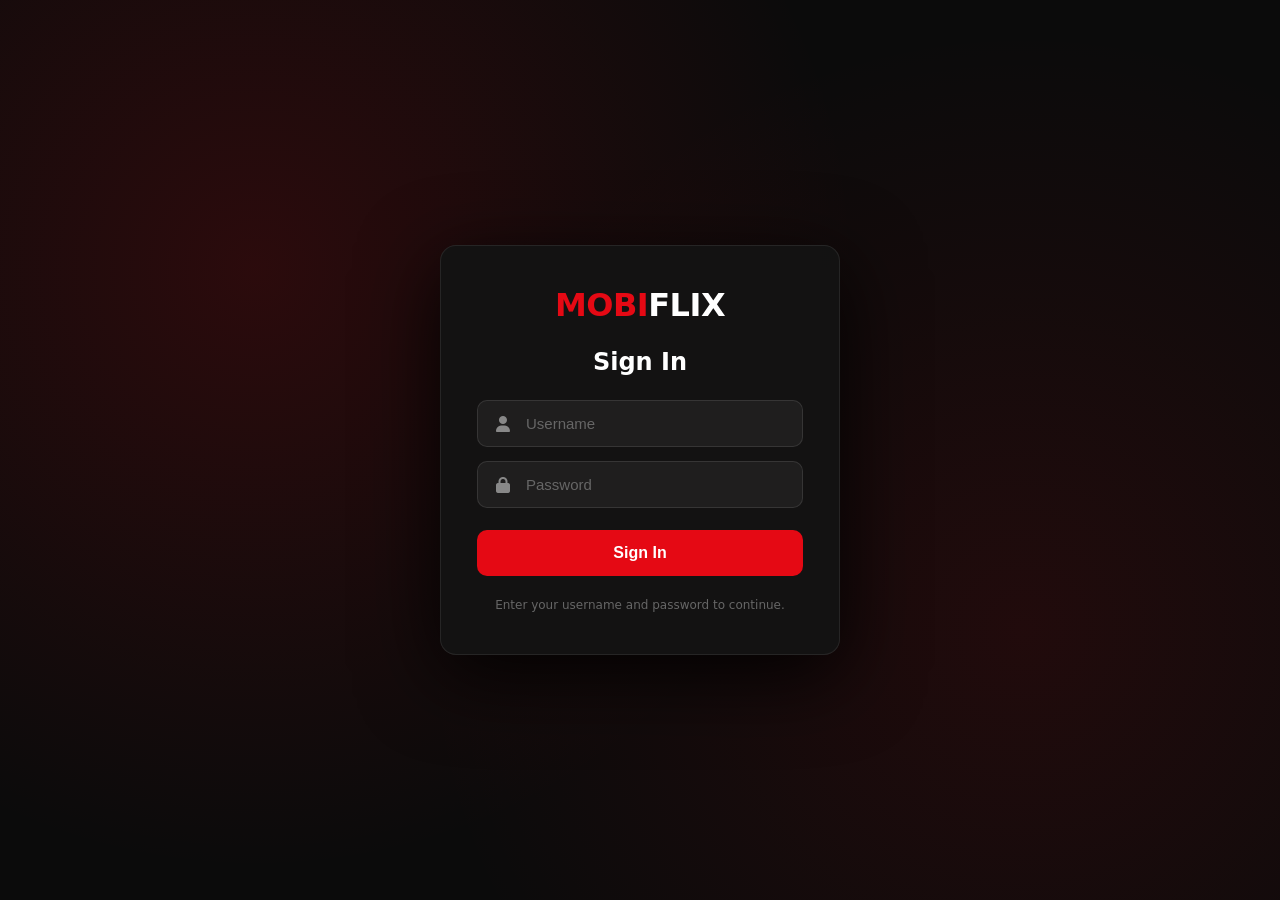
==== commit 9449e213: "Add files via upload" ====
--- a/details.html
+++ b/details.html
@@ -6,9 +6,6 @@
   <meta http-equiv="Cache-Control" content="no-cache, no-store, must-revalidate">
   <title>MobiFlix — Details</title>
 
-  <link rel="preconnect" href="https://fonts.googleapis.com">
-  <link rel="preconnect" href="https://fonts.gstatic.com" crossorigin>
-  <link href="https://fonts.googleapis.com/css2?family=Inter:wght@400;500;600;700;800;900&family=Bebas+Neue&display=swap" rel="stylesheet">
   <link rel="stylesheet" href="https://cdnjs.cloudflare.com/ajax/libs/font-awesome/6.5.1/css/all.min.css">
   <link rel="stylesheet" href="home.css?v=60">
 
@@ -66,20 +63,6 @@
       pointer-events: none;
     }
 
-    .details-hero::after {
-      content: '';
-      position: absolute;
-      inset: 0;
-      background: radial-gradient(
-        ellipse at center,
-        transparent 0%,
-        rgba(11,11,11,0.3) 70%,
-        rgba(11,11,11,0.7) 100%
-      );
-      pointer-events: none;
-      z-index: 1;
-    }
-
     .details-hero-content {
       position: relative;
       z-index: 2;
@@ -88,13 +71,12 @@
     }
 
     .details-hero-content h1 {
-      font-family: 'Bebas Neue', 'Inter', sans-serif;
-      font-size: 60px;
-      font-weight: 400;
+      font-size: 56px;
+      font-weight: 900;
       color: #fff;
       margin-bottom: 18px;
-      line-height: 1;
-      letter-spacing: 2px;
+      line-height: 1.05;
+      letter-spacing: -1.5px;
       text-shadow: 0 4px 30px rgba(0,0,0,0.9);
     }
 
@@ -110,10 +92,14 @@
       color: #f5c518;
       font-size: 18px;
       font-weight: 700;
-      letter-spacing: 1px;
     }
 
     .details-hero-year {
+      color: #ccc;
+      font-size: 16px;
+    }
+
+    .details-hero-runtime {
       color: #ccc;
       font-size: 16px;
     }
@@ -126,8 +112,7 @@
       padding: 4px 12px;
       border-radius: 4px;
       text-transform: uppercase;
-      letter-spacing: 1px;
-      box-shadow: 0 0 12px rgba(229,9,20,0.4);
+      letter-spacing: 0.5px;
     }
 
     .details-hero-genres {
@@ -183,14 +168,15 @@
       }
 
       .details-hero-content h1 {
-        font-size: 34px;
-        letter-spacing: 1px;
+        font-size: 32px;
+        letter-spacing: -0.5px;
         margin-bottom: 12px;
       }
 
       .details-hero-meta { gap: 10px; margin-bottom: 12px; }
       .details-hero-rating { font-size: 15px; }
       .details-hero-year { font-size: 14px; }
+      .details-hero-runtime { font-size: 14px; }
       .details-hero-description { font-size: 14px; margin-bottom: 20px; }
       .details-hero-genres { gap: 6px; margin-bottom: 12px; }
       .details-genre-tag { font-size: 11px; padding: 4px 10px; }
@@ -199,7 +185,7 @@
     }
 
     @media (max-width: 480px) {
-      .details-hero-content h1 { font-size: 28px; }
+      .details-hero-content h1 { font-size: 26px; }
       .details-hero-description { font-size: 13px; }
     }
   </style>
@@ -234,6 +220,7 @@
         <div class="details-hero-meta">
           <span class="details-hero-rating" id="details-rating"></span>
           <span class="details-hero-year" id="details-year"></span>
+          <span class="details-hero-runtime" id="details-runtime"></span>
           <span class="details-hero-type" id="details-type"></span>
         </div>
         <div class="details-hero-genres" id="details-genres"></div>
@@ -259,7 +246,7 @@
         <div class="episodes-list" id="episodes-list"></div>
       </div>
 
-      <!-- CAST (walang click) -->
+      <!-- CAST -->
       <div class="cast-section" id="cast-section">
         <h3 class="section-title">🎭 Cast</h3>
         <div class="cast-scroll" id="cast-list"></div>
@@ -298,13 +285,35 @@
     let currentTrailerKey = null;
     let currentTvId = null;
 
+    // ===== GENRE NAMES MAP =====
     const GENRE_MAP = {
-      28: 'Action', 12: 'Adventure', 16: 'Animation', 35: 'Comedy', 80: 'Crime',
-      99: 'Documentary', 18: 'Drama', 10751: 'Family', 14: 'Fantasy', 36: 'History',
-      27: 'Horror', 10402: 'Music', 9648: 'Mystery', 10749: 'Romance', 878: 'Sci-Fi',
-      10770: 'TV Movie', 53: 'Thriller', 10752: 'War', 37: 'Western',
-      10759: 'Action & Adventure', 10762: 'Kids', 10763: 'News', 10764: 'Reality',
-      10765: 'Sci-Fi & Fantasy', 10766: 'Soap', 10767: 'Talk', 10768: 'War & Politics'
+      28: 'Action',
+      12: 'Adventure',
+      16: 'Animation',
+      35: 'Comedy',
+      80: 'Crime',
+      99: 'Documentary',
+      18: 'Drama',
+      10751: 'Family',
+      14: 'Fantasy',
+      36: 'History',
+      27: 'Horror',
+      10402: 'Music',
+      9648: 'Mystery',
+      10749: 'Romance',
+      878: 'Sci-Fi',
+      10770: 'TV Movie',
+      53: 'Thriller',
+      10752: 'War',
+      37: 'Western',
+      10759: 'Action & Adventure',
+      10762: 'Kids',
+      10763: 'News',
+      10764: 'Reality',
+      10765: 'Sci-Fi & Fantasy',
+      10766: 'Soap',
+      10767: 'Talk',
+      10768: 'War & Politics'
     };
 
     // ============================================================
@@ -343,6 +352,30 @@
         });
         return !hasBanned;
       });
+    }
+
+    // ✅ BAGONG HELPER: I-format ang runtime sa "Xh Ym"
+    function formatRuntime(minutes) {
+      if (!minutes || minutes <= 0) return '';
+      const h = Math.floor(minutes / 60);
+      const m = minutes % 60;
+      if (h > 0 && m > 0) return h + 'h ' + m + 'm';
+      if (h > 0) return h + 'h';
+      return m + 'm';
+    }
+
+    // ✅ BAGONG HELPER: Kunin ang runtime mula sa item
+    function getRuntimeText(item) {
+      // Para sa movies: may runtime field
+      if (item.runtime && item.runtime > 0) {
+        return formatRuntime(item.runtime);
+      }
+      // Para sa TV: may episode_run_time array
+      if (item.episode_run_time && item.episode_run_time.length > 0) {
+        const avg = item.episode_run_time.reduce(function(a, b) { return a + b; }, 0) / item.episode_run_time.length;
+        return formatRuntime(Math.round(avg)) + ' / ep';
+      }
+      return '';
     }
 
     // ============================================================
@@ -528,7 +561,7 @@
     }
 
     // ============================================================
-    // RENDER — CAST (walang click)
+    // RENDER — CAST
     // ============================================================
     function renderCast(cast) {
       const container = document.getElementById('cast-list');
@@ -780,6 +813,15 @@
         const year = (item.release_date || item.first_air_date || '').slice(0, 4);
         document.getElementById('details-year').textContent = year || '';
 
+        // ✅ RUNTIME — hour & minutes
+        const runtimeText = getRuntimeText(item);
+        const runtimeEl = document.getElementById('details-runtime');
+        if (runtimeText) {
+          runtimeEl.textContent = '⏱ ' + runtimeText;
+        } else {
+          runtimeEl.textContent = '';
+        }
+
         const typeLabel = item.media_type === 'movie' ? 'Movie' : 'TV Show';
         document.getElementById('details-type').textContent = typeLabel;
 
--- a/home.css
+++ b/home.css
@@ -1,69 +1,12 @@
-/* ============================================================
-   MOBIFLIX — REDESIGNED CSS
-   Design only. Walang ginalaw na features.
-   ============================================================ */
-
-/* ===== DESIGN TOKENS ===== */
-:root {
-  --brand: #e50914;
-  --brand-hover: #ff0a16;
-  --brand-glow: rgba(229, 9, 20, 0.4);
-  --brand-soft: rgba(229, 9, 20, 0.12);
-
-  --bg-base: #0b0b0b;
-  --bg-elevated: #141414;
-  --bg-card: #1a1a1a;
-  --bg-glass: rgba(20, 20, 20, 0.85);
-
-  --text-primary: #ffffff;
-  --text-secondary: #b3b3b3;
-  --text-muted: #666666;
-
-  --accent-gold: #f5c518;
-  --accent-green: #22c55e;
-
-  --radius-sm: 8px;
-  --radius-md: 12px;
-  --radius-lg: 16px;
-
-  --shadow-card: 0 4px 20px rgba(0,0,0,0.5);
-  --shadow-hover: 0 12px 40px rgba(0,0,0,0.8), 0 0 30px var(--brand-glow);
-
-  --ease: cubic-bezier(0.2, 0, 0, 1);
-}
-
 /* ===== RESET & BASE ===== */
 * { margin: 0; padding: 0; box-sizing: border-box; }
 
-html { scroll-behavior: smooth; }
-
 body {
-  font-family: 'Inter', 'Segoe UI', system-ui, -apple-system, sans-serif;
-  background: var(--bg-base);
+  font-family: 'Segoe UI', system-ui, -apple-system, sans-serif;
+  background: #0b0b0b;
   color: #e5e5e5;
   overflow-x: hidden;
   padding-bottom: 120px;
-  -webkit-font-smoothing: antialiased;
-  -moz-osx-font-smoothing: grayscale;
-}
-
-/* ===== CUSTOM SCROLLBAR ===== */
-::-webkit-scrollbar { width: 8px; height: 8px; }
-::-webkit-scrollbar-track { background: transparent; }
-::-webkit-scrollbar-thumb {
-  background: rgba(255,255,255,0.15);
-  border-radius: 4px;
-}
-::-webkit-scrollbar-thumb:hover { background: var(--brand); }
-
-::selection { background: var(--brand); color: #fff; }
-
-button:focus-visible,
-a:focus-visible,
-input:focus-visible,
-select:focus-visible {
-  outline: 2px solid var(--brand);
-  outline-offset: 2px;
 }
 
 /* ===== NAVBAR ===== */
@@ -76,24 +19,19 @@
   padding: 16px 40px;
   background: linear-gradient(180deg, rgba(0,0,0,0.95) 0%, rgba(0,0,0,0.7) 70%, transparent 100%);
   z-index: 100;
-  backdrop-filter: blur(8px);
-  -webkit-backdrop-filter: blur(8px);
 }
 
 .nav-left { display: flex; align-items: center; gap: 32px; }
 
 .logo {
-  color: var(--brand);
-  font-family: 'Bebas Neue', 'Inter', sans-serif;
-  font-size: 30px;
-  font-weight: 400;
-  letter-spacing: 1px;
+  color: #e50914;
+  font-size: 26px;
+  font-weight: 800;
+  letter-spacing: -0.5px;
   text-decoration: none;
   text-transform: uppercase;
-  transition: 0.3s var(--ease);
-}
-.logo:hover { transform: scale(1.04); }
-.logo span { color: var(--text-primary); }
+}
+.logo span { color: #ffffff; }
 
 /* ===== NAV ICON BUTTONS ===== */
 .nav-right {
@@ -110,28 +48,24 @@
   height: 42px;
   border-radius: 50%;
   cursor: pointer;
-  transition: 0.25s var(--ease);
+  transition: 0.2s;
   display: flex;
   align-items: center;
   justify-content: center;
   font-size: 16px;
   position: relative;
-  backdrop-filter: blur(10px);
-  -webkit-backdrop-filter: blur(10px);
 }
 .nav-icon-btn:hover {
-  background: var(--brand);
-  border-color: var(--brand);
+  background: #e50914;
+  border-color: #e50914;
   transform: scale(1.08);
-  box-shadow: 0 0 20px var(--brand-glow);
-}
-.nav-icon-btn:active { transform: scale(0.96); }
+}
 
 .notif-badge {
   position: absolute;
   top: -4px;
   right: -4px;
-  background: var(--brand);
+  background: #e50914;
   color: #fff;
   font-size: 10px;
   font-weight: 700;
@@ -142,24 +76,15 @@
   align-items: center;
   justify-content: center;
   padding: 0 4px;
-  border: 2px solid var(--bg-base);
-  box-shadow: 0 0 10px var(--brand-glow);
-  animation: badgePulse 2s infinite;
-}
-
-@keyframes badgePulse {
-  0%, 100% { box-shadow: 0 0 10px var(--brand-glow); }
-  50% { box-shadow: 0 0 20px var(--brand), 0 0 0 4px rgba(229,9,20,0.2); }
-}
-
-/* ===== BOTTOM NAVIGATION (Glassmorphism) ===== */
+  border: 2px solid #0b0b0b;
+}
+
+/* ===== BOTTOM NAVIGATION ===== */
 .bottom-nav {
   position: fixed;
   bottom: 0; left: 0; right: 0;
-  height: 68px;
-  background: var(--bg-glass);
-  backdrop-filter: blur(20px) saturate(180%);
-  -webkit-backdrop-filter: blur(20px) saturate(180%);
+  height: 64px;
+  background: #141414;
   border-top: 1px solid rgba(255,255,255,0.08);
   display: flex;
   align-items: center;
@@ -173,54 +98,21 @@
   flex-direction: column;
   align-items: center;
   gap: 4px;
-  color: var(--text-muted);
+  color: #888;
   text-decoration: none;
   font-size: 10px;
-  font-weight: 600;
+  font-weight: 500;
   padding: 8px 6px;
   cursor: pointer;
-  transition: 0.25s var(--ease);
+  transition: 0.2s;
   flex: 1;
   text-align: center;
-  position: relative;
-  letter-spacing: 0.3px;
-}
-
-.bottom-nav-item i {
-  font-size: 19px;
-  transition: 0.25s var(--ease);
-}
-
-.bottom-nav-item:hover { color: var(--text-secondary); }
-.bottom-nav-item:hover i { transform: translateY(-2px); }
-
-.bottom-nav-item.active {
-  color: var(--brand);
-}
-
-.bottom-nav-item.active i {
-  transform: translateY(-1px);
-  filter: drop-shadow(0 0 8px var(--brand-glow));
-}
-
-.bottom-nav-item.active::before {
-  content: '';
-  position: absolute;
-  top: 0;
-  left: 50%;
-  transform: translateX(-50%);
-  width: 28px;
-  height: 3px;
-  background: var(--brand);
-  border-radius: 0 0 3px 3px;
-  box-shadow: 0 0 12px var(--brand);
-  animation: navIndicator 0.3s var(--ease);
-}
-
-@keyframes navIndicator {
-  from { width: 0; opacity: 0; }
-  to { width: 28px; opacity: 1; }
-}
+}
+
+.bottom-nav-item i { font-size: 18px; }
+
+.bottom-nav-item:hover,
+.bottom-nav-item.active { color: #e50914; }
 
 /* ===== HERO ===== */
 .hero {
@@ -232,45 +124,24 @@
   display: flex;
   align-items: flex-end;
   padding: 0 60px 100px;
-  transition: background-image 0.8s var(--ease);
+  transition: background-image 0.8s ease;
 }
 
 .hero-overlay {
   position: absolute;
   inset: 0;
   background:
-    linear-gradient(0deg, var(--bg-base) 0%, rgba(11,11,11,0.7) 30%, transparent 70%),
+    linear-gradient(0deg, #0b0b0b 0%, rgba(11,11,11,0.7) 30%, transparent 70%),
     linear-gradient(90deg, rgba(11,11,11,0.9) 0%, transparent 50%);
   pointer-events: none;
-}
-
-.hero::after {
-  content: '';
-  position: absolute;
-  inset: 0;
-  background: radial-gradient(
-    ellipse at center,
-    transparent 0%,
-    rgba(11,11,11,0.3) 70%,
-    rgba(11,11,11,0.7) 100%
-  );
-  pointer-events: none;
-  z-index: 1;
 }
 
 .hero-content {
   position: relative;
   z-index: 2;
   max-width: 650px;
-}
-
-.hero-content > * {
-  animation: heroFadeIn 0.8s var(--ease) backwards;
-}
-.hero-content h1 { animation-delay: 0.1s; }
-.hero-content .hero-meta { animation-delay: 0.2s; }
-.hero-content .hero-description { animation-delay: 0.3s; }
-.hero-content .hero-buttons { animation-delay: 0.4s; }
+  animation: heroFadeIn 0.8s ease;
+}
 
 @keyframes heroFadeIn {
   from { opacity: 0; transform: translateY(30px); }
@@ -278,16 +149,13 @@
 }
 
 .hero-content h1 {
-  font-family: 'Bebas Neue', 'Inter', sans-serif;
-  font-size: 72px;
-  font-weight: 400;
-  color: var(--text-primary);
+  font-size: 64px;
+  font-weight: 900;
+  color: #fff;
   margin-bottom: 20px;
-  line-height: 1;
-  letter-spacing: 2px;
-  text-shadow:
-    0 4px 30px rgba(0,0,0,0.9),
-    0 0 80px rgba(229,9,20,0.25);
+  line-height: 1.05;
+  letter-spacing: -1.5px;
+  text-shadow: 0 4px 30px rgba(0,0,0,0.9);
 }
 
 .hero-buttons { display: flex; gap: 14px; flex-wrap: wrap; }
@@ -295,40 +163,36 @@
 .btn-play {
   padding: 14px 36px;
   border: none;
-  border-radius: var(--radius-sm);
+  border-radius: 8px;
   font-size: 16px;
   font-weight: 700;
   cursor: pointer;
-  transition: all 0.25s var(--ease);
+  transition: all 0.25s cubic-bezier(0.2, 0, 0, 1);
   display: flex;
   align-items: center;
   gap: 10px;
   background: #fff;
-  color: var(--bg-base);
+  color: #0b0b0b;
   box-shadow: 0 4px 20px rgba(255,255,255,0.15);
-  position: relative;
-  overflow: hidden;
 }
 .btn-play:hover {
-  background: var(--brand);
+  background: #e50914;
   color: #fff;
   transform: scale(1.05);
-  box-shadow: 0 8px 30px var(--brand-glow);
-}
-.btn-play:active { transform: scale(0.97); }
+  box-shadow: 0 8px 30px rgba(229,9,20,0.4);
+}
 
 .btn-info {
   padding: 14px 32px;
   border: 2px solid rgba(255,255,255,0.3);
-  border-radius: var(--radius-sm);
+  border-radius: 8px;
   background: rgba(255,255,255,0.1);
   backdrop-filter: blur(10px);
-  -webkit-backdrop-filter: blur(10px);
   color: #fff;
   font-size: 16px;
   font-weight: 600;
   cursor: pointer;
-  transition: all 0.25s var(--ease);
+  transition: all 0.25s;
   display: flex;
   align-items: center;
   gap: 10px;
@@ -338,103 +202,64 @@
   border-color: #fff;
   transform: scale(1.03);
 }
-.btn-info:active { transform: scale(0.97); }
-
-.hero-meta {
-  display: flex;
-  align-items: center;
-  gap: 14px;
-  margin-bottom: 14px;
-  flex-wrap: wrap;
-}
-.hero-rating {
-  color: var(--accent-gold);
-  font-size: 16px;
+
+.hero-meta { display: flex; align-items: center; gap: 14px; margin-bottom: 14px; flex-wrap: wrap; }
+.hero-rating { color: #f5c518; font-size: 16px; font-weight: 600; }
+.hero-year { color: #ccc; font-size: 15px; }
+.hero-type {
+  background: #e50914; color: #fff;
+  font-size: 11px; font-weight: 700;
+  padding: 3px 10px; border-radius: 4px;
+  text-transform: uppercase; letter-spacing: 0.5px;
+}
+
+.hero-description {
+  color: #ddd; font-size: 17px; line-height: 1.6;
+  margin-bottom: 28px; max-width: 600px;
+  display: -webkit-box; -webkit-line-clamp: 3;
+  -webkit-box-orient: vertical; overflow: hidden;
+  text-shadow: 0 2px 12px rgba(0,0,0,0.9);
+}
+
+/* ===== CONTENT ===== */
+.content { position: relative; z-index: 3; margin-top: -80px; padding: 0 40px 60px; }
+
+.row { margin-bottom: 44px; }
+
+.row-header {
+  display: flex;
+  justify-content: space-between;
+  align-items: center;
+  margin-bottom: 18px;
+}
+
+.row h2 {
+  font-size: 24px;
   font-weight: 700;
-  letter-spacing: 1px;
-}
-.hero-year { color: var(--text-secondary); font-size: 15px; }
-.hero-type {
-  background: var(--brand);
-  color: #fff;
-  font-size: 11px;
-  font-weight: 700;
-  padding: 3px 10px;
-  border-radius: 4px;
-  text-transform: uppercase;
-  letter-spacing: 1px;
-  box-shadow: 0 0 12px var(--brand-glow);
-}
-
-.hero-description {
-  color: #ddd;
-  font-size: 17px;
-  line-height: 1.6;
-  margin-bottom: 28px;
-  max-width: 600px;
-  display: -webkit-box;
-  -webkit-line-clamp: 3;
-  -webkit-box-orient: vertical;
-  overflow: hidden;
-  text-shadow: 0 2px 12px rgba(0,0,0,0.9);
-}
-
-/* ===== CONTENT ===== */
-.content {
-  position: relative;
-  z-index: 3;
-  margin-top: -80px;
-  padding: 0 40px 60px;
-}
-
-.row { margin-bottom: 44px; }
-
-.row-header {
-  display: flex;
-  justify-content: space-between;
-  align-items: center;
-  margin-bottom: 18px;
-}
-
-.row h2 {
-  font-size: 22px;
-  font-weight: 700;
-  color: var(--text-primary);
+  color: #fff;
   display: flex;
   align-items: center;
   gap: 12px;
-  letter-spacing: -0.3px;
 }
 
 .row h2::before {
   content: '';
   width: 4px;
-  height: 22px;
-  background: var(--brand);
+  height: 24px;
+  background: #e50914;
   border-radius: 2px;
   display: inline-block;
-  box-shadow: 0 0 10px var(--brand-glow);
 }
 
 .view-all-btn {
-  background: transparent;
-  color: var(--text-secondary);
+  background: transparent; color: #aaa;
   border: 1px solid rgba(255,255,255,0.1);
-  padding: 6px 16px;
-  border-radius: 60px;
-  font-size: 13px;
-  font-weight: 500;
-  cursor: pointer;
-  transition: 0.25s var(--ease);
+  padding: 6px 16px; border-radius: 60px;
+  font-size: 13px; font-weight: 500;
+  cursor: pointer; transition: 0.2s;
   white-space: nowrap;
 }
-.view-all-btn:hover {
-  background: var(--brand);
-  color: #fff;
-  border-color: var(--brand);
-  transform: translateX(4px);
-  box-shadow: 0 0 20px var(--brand-glow);
-}
+.view-all-btn:hover { background: #e50914; color: #fff; border-color: #e50914; }
 
 /* ===== CONTINUE WATCHING ===== */
 .continue-scroll {
@@ -446,7 +271,6 @@
   -webkit-overflow-scrolling: touch;
   scrollbar-width: thin;
   scrollbar-color: #333 transparent;
-  scroll-snap-type: x proximity;
 }
 .continue-scroll::-webkit-scrollbar { height: 4px; }
 .continue-scroll::-webkit-scrollbar-thumb { background: #333; border-radius: 4px; }
@@ -455,23 +279,22 @@
   flex-shrink: 0;
   width: 220px;
   cursor: pointer;
-  transition: transform 0.35s var(--ease);
+  transition: transform 0.3s;
   position: relative;
-  scroll-snap-align: start;
-}
-.continue-card:hover { transform: translateY(-6px); }
+}
+.continue-card:hover { transform: translateY(-4px); }
 
 .continue-card img {
   width: 100%;
   aspect-ratio: 16 / 9;
   object-fit: cover;
-  border-radius: var(--radius-md);
-  background: var(--bg-card);
-  box-shadow: var(--shadow-card);
-  transition: box-shadow 0.35s var(--ease);
+  border-radius: 10px;
+  background: #1a1a1a;
+  box-shadow: 0 4px 15px rgba(0,0,0,0.4);
+  transition: box-shadow 0.3s;
 }
 .continue-card:hover img {
-  box-shadow: var(--shadow-hover);
+  box-shadow: 0 12px 40px rgba(0,0,0,0.8), 0 0 30px rgba(229,9,20,0.3);
 }
 
 .continue-progress {
@@ -483,20 +306,18 @@
   background: rgba(255,255,255,0.2);
   border-radius: 2px;
   overflow: hidden;
-  backdrop-filter: blur(4px);
 }
 .continue-progress-bar {
   height: 100%;
-  background: linear-gradient(90deg, var(--brand), var(--brand-hover));
+  background: #e50914;
   border-radius: 2px;
-  transition: width 0.3s var(--ease);
-  box-shadow: 0 0 8px var(--brand-glow);
+  transition: width 0.3s;
 }
 
 .continue-title {
   font-size: 13px;
   font-weight: 600;
-  color: var(--text-primary);
+  color: #fff;
   margin-top: 8px;
   display: -webkit-box;
   -webkit-line-clamp: 1;
@@ -506,7 +327,7 @@
 
 .continue-subtitle {
   font-size: 11px;
-  color: var(--text-muted);
+  color: #888;
   margin-top: 2px;
 }
 
@@ -520,30 +341,26 @@
   -webkit-overflow-scrolling: touch;
   scrollbar-width: thin;
   scrollbar-color: #333 transparent;
-  scroll-snap-type: x proximity;
 }
 .horizontal-scroll::-webkit-scrollbar { height: 4px; }
 .horizontal-scroll::-webkit-scrollbar-track { background: transparent; }
 .horizontal-scroll::-webkit-scrollbar-thumb { background: #333; border-radius: 4px; }
-.horizontal-scroll::-webkit-scrollbar-thumb:hover { background: var(--brand); }
+.horizontal-scroll::-webkit-scrollbar-thumb:hover { background: #e50914; }
 
 .horizontal-scroll img {
   width: 180px;
   aspect-ratio: 2 / 3;
   object-fit: cover;
-  border-radius: var(--radius-md);
+  border-radius: 10px;
   cursor: pointer;
   flex-shrink: 0;
-  transition: all 0.4s var(--ease);
-  background: var(--bg-card);
-  box-shadow: var(--shadow-card);
-  scroll-snap-align: start;
+  transition: all 0.35s cubic-bezier(0.2, 0, 0, 1);
+  background: #1a1a1a;
+  box-shadow: 0 4px 15px rgba(0,0,0,0.4);
 }
 .horizontal-scroll img:hover {
-  transform: scale(1.08) translateY(-8px);
-  box-shadow:
-    var(--shadow-hover),
-    0 0 0 2px rgba(255,255,255,0.1);
+  transform: scale(1.08) translateY(-6px);
+  box-shadow: 0 20px 50px rgba(0,0,0,0.9), 0 0 40px rgba(229,9,20,0.25);
   z-index: 5;
 }
 
@@ -555,7 +372,6 @@
   padding: 12px 0 20px;
   scrollbar-width: none;
   -webkit-overflow-scrolling: touch;
-  scroll-snap-type: x proximity;
 }
 .top10-scroll::-webkit-scrollbar { display: none; }
 
@@ -565,42 +381,129 @@
   display: flex;
   align-items: center;
   cursor: pointer;
-  transition: transform 0.35s var(--ease);
+  transition: transform 0.3s;
   padding-right: 12px;
-  scroll-snap-align: start;
-}
-.top10-item:hover { transform: scale(1.06); }
+}
+.top10-item:hover { transform: scale(1.08); }
 
 .top10-number {
-  font-family: 'Bebas Neue', 'Arial Black', sans-serif;
-  font-size: 130px;
-  font-weight: 400;
-  color: transparent;
+  font-size: 120px;
+  font-weight: 900;
+  color: #0b0b0b;
   -webkit-text-stroke: 3px #555;
   line-height: 0.8;
-  margin-right: -22px;
+  margin-right: -20px;
   z-index: 1;
-  letter-spacing: -4px;
+  font-family: 'Arial Black', 'Segoe UI', sans-serif;
+  letter-spacing: -8px;
   pointer-events: none;
-  transition: 0.3s var(--ease);
-}
-.top10-item:hover .top10-number {
-  -webkit-text-stroke-color: var(--brand);
-  filter: drop-shadow(0 0 12px var(--brand-glow));
 }
 
 .top10-item img {
   width: 140px;
   aspect-ratio: 2/3;
   object-fit: cover;
-  border-radius: var(--radius-sm);
+  border-radius: 8px;
   position: relative;
   z-index: 2;
   box-shadow: 0 8px 30px rgba(0,0,0,0.7);
-  transition: box-shadow 0.35s var(--ease);
-}
-.top10-item:hover img {
-  box-shadow: var(--shadow-hover);
+}
+
+/* ===== POSTER CARD (bagong style na may rating/year/badge) ===== */
+.poster-card {
+  position: relative;
+  flex-shrink: 0;
+  width: 180px;
+  cursor: pointer;
+  transition: all 0.35s cubic-bezier(0.2, 0, 0, 1);
+  border-radius: 10px;
+  overflow: hidden;
+  background: #1a1a1a;
+  box-shadow: 0 4px 15px rgba(0,0,0,0.4);
+}
+.poster-card:hover {
+  transform: scale(1.08) translateY(-6px);
+  box-shadow: 0 20px 50px rgba(0,0,0,0.9), 0 0 40px rgba(229,9,20,0.25);
+  z-index: 5;
+}
+.poster-card img {
+  width: 100%;
+  aspect-ratio: 2 / 3;
+  object-fit: cover;
+  display: block;
+  background: #1a1a1a;
+}
+.poster-info {
+  position: absolute;
+  left: 0; right: 0; bottom: 0;
+  padding: 26px 8px 8px;
+  background: linear-gradient(0deg, rgba(0,0,0,0.95) 0%, rgba(0,0,0,0.75) 50%, transparent 100%);
+  pointer-events: none;
+}
+.poster-meta {
+  display: flex;
+  align-items: center;
+  gap: 6px;
+  font-size: 11px;
+  font-weight: 600;
+  color: #fff;
+  flex-wrap: wrap;
+}
+.poster-meta .p-rating {
+  color: #f5c518;
+  display: inline-flex;
+  align-items: center;
+  gap: 3px;
+}
+.poster-meta .p-year {
+  color: #ddd;
+}
+.poster-meta .p-dot {
+  color: #888;
+}
+.poster-badge {
+  display: inline-block;
+  background: #e50914;
+  color: #fff;
+  font-size: 9px;
+  font-weight: 700;
+  padding: 2px 6px;
+  border-radius: 4px;
+  text-transform: uppercase;
+  letter-spacing: 0.4px;
+  margin-bottom: 5px;
+}
+
+/* ===== GRID POSTER CARD (view-all, my-list, etc.) ===== */
+.grid-poster {
+  position: relative;
+  cursor: pointer;
+  transition: transform 0.3s, box-shadow 0.3s;
+  border-radius: 8px;
+  overflow: hidden;
+  background: #1a1a1a;
+}
+.grid-poster:hover {
+  transform: scale(1.05);
+  box-shadow: 0 12px 40px rgba(0,0,0,0.8), 0 0 30px rgba(229,9,20,0.2);
+  z-index: 3;
+}
+.grid-poster img {
+  width: 100%;
+  aspect-ratio: 2 / 3;
+  object-fit: cover;
+  display: block;
+}
+.grid-poster .poster-info {
+  padding: 24px 6px 6px;
+}
+.grid-poster .poster-meta {
+  font-size: 10px;
+  gap: 5px;
+}
+.grid-poster .poster-badge {
+  font-size: 8px;
+  padding: 2px 5px;
 }
 
 /* ===== STREAMING PROVIDERS ROW ===== */
@@ -618,18 +521,18 @@
 .providers-scroll::-webkit-scrollbar { height: 4px; }
 .providers-scroll::-webkit-scrollbar-track { background: transparent; }
 .providers-scroll::-webkit-scrollbar-thumb { background: #333; border-radius: 4px; }
-.providers-scroll::-webkit-scrollbar-thumb:hover { background: var(--brand); }
+.providers-scroll::-webkit-scrollbar-thumb:hover { background: #e50914; }
 
 .provider-card {
   flex-shrink: 0;
   width: 170px;
   height: 95px;
-  border-radius: var(--radius-lg);
+  border-radius: 14px;
   display: flex;
   align-items: center;
   justify-content: center;
   cursor: pointer;
-  transition: all 0.35s var(--ease);
+  transition: all 0.35s cubic-bezier(0.2, 0, 0, 1);
   overflow: hidden;
   padding: 18px;
   border: 2px solid rgba(255,255,255,0.08);
@@ -643,13 +546,13 @@
   inset: 0;
   background: linear-gradient(135deg, rgba(255,255,255,0.12), transparent);
   opacity: 0;
-  transition: opacity 0.3s var(--ease);
+  transition: opacity 0.3s;
   pointer-events: none;
 }
 .provider-card:hover::before { opacity: 1; }
 
 .provider-card:hover {
-  transform: translateY(-6px) scale(1.05);
+  transform: translateY(-4px) scale(1.05);
   box-shadow: 0 12px 40px rgba(0,0,0,0.8), 0 0 30px currentColor;
   border-color: currentColor;
 }
@@ -678,13 +581,12 @@
 .search-modal {
   position: fixed;
   inset: 0;
-  background: var(--bg-base);
+  background: #0b0b0b;
   z-index: 600;
   display: none;
   flex-direction: column;
   overflow-y: auto;
   padding: 0 40px 140px 40px;
-  animation: pageFadeIn 0.3s var(--ease);
 }
 .view-all-page.open,
 .my-list-page.open,
@@ -692,15 +594,10 @@
 .user-profile-page.open,
 .search-modal.open { display: flex; }
 
-@keyframes pageFadeIn {
-  from { opacity: 0; transform: translateY(10px); }
-  to { opacity: 1; transform: translateY(0); }
-}
-
 .view-all-header {
   position: sticky;
   top: 0;
-  background: var(--bg-base);
+  background: #0b0b0b;
   padding: 20px 0;
   display: flex;
   align-items: center;
@@ -710,12 +607,7 @@
   margin-bottom: 24px;
 }
 
-.view-all-header h2 {
-  font-size: 24px;
-  font-weight: 700;
-  color: var(--text-primary);
-  letter-spacing: -0.5px;
-}
+.view-all-header h2 { font-size: 26px; font-weight: 700; color: #fff; }
 
 /* ===== BACK BUTTONS ===== */
 .back-btn {
@@ -727,19 +619,14 @@
   font-size: 14px;
   font-weight: 500;
   cursor: pointer;
-  transition: 0.25s var(--ease);
+  transition: 0.2s;
   display: flex;
   align-items: center;
   gap: 8px;
 }
-.back-btn:hover {
-  background: var(--brand);
-  border-color: var(--brand);
-  transform: translateX(-3px);
-  box-shadow: 0 0 20px var(--brand-glow);
-}
-
-/* ===== FIXED BACK BUTTON ===== */
+.back-btn:hover { background: #e50914; border-color: #e50914; }
+
+/* ===== FIXED BACK BUTTON (DETAILS + TRAILER) ===== */
 .fixed-back-btn {
   position: fixed !important;
   top: 16px !important;
@@ -753,7 +640,7 @@
   font-size: 14px;
   font-weight: 600;
   cursor: pointer;
-  transition: 0.25s var(--ease);
+  transition: 0.2s;
   display: flex;
   align-items: center;
   gap: 8px;
@@ -764,10 +651,9 @@
   font-family: inherit;
 }
 .fixed-back-btn:hover {
-  background: var(--brand);
-  border-color: var(--brand);
+  background: #e50914;
+  border-color: #e50914;
   transform: scale(1.05);
-  box-shadow: 0 0 30px var(--brand-glow);
 }
 
 /* ===== GRID — 4 PER ROW ===== */
@@ -783,29 +669,28 @@
   width: 100%;
   aspect-ratio: 2 / 3;
   object-fit: cover;
-  border-radius: var(--radius-sm);
-  cursor: pointer;
-  transition: transform 0.35s var(--ease), box-shadow 0.35s var(--ease);
-  background: var(--bg-card);
+  border-radius: 8px;
+  cursor: pointer;
+  transition: transform 0.3s, box-shadow 0.3s;
+  background: #1a1a1a;
 }
 .view-all-grid img:hover,
 .my-list-grid img:hover {
-  transform: scale(1.05) translateY(-4px);
-  box-shadow: var(--shadow-hover);
+  transform: scale(1.05);
+  box-shadow: 0 12px 40px rgba(0,0,0,0.8), 0 0 30px rgba(229,9,20,0.2);
 }
 
 .view-all-loading, .view-all-end {
   text-align: center;
   padding: 40px 20px;
-  color: var(--text-muted);
+  color: #666;
   font-size: 16px;
 }
-.view-all-loading i { color: var(--brand); }
 
 /* ===== MY LIST EMPTY ===== */
 .my-list-empty {
   text-align: center;
-  color: var(--text-muted);
+  color: #666;
   padding: 80px 20px;
 }
 .my-list-empty i {
@@ -819,100 +704,63 @@
 /* ===== GENRE/MORE PAGE ===== */
 .more-list { display: flex; flex-direction: column; gap: 4px; }
 .more-list a {
-  color: var(--text-secondary);
-  text-decoration: none;
-  font-size: 17px;
-  padding: 18px 20px;
-  cursor: pointer;
-  transition: 0.25s var(--ease);
-  border-radius: var(--radius-sm);
-  border-left: 3px solid transparent;
-  font-weight: 500;
+  color: #ccc; text-decoration: none; font-size: 18px;
+  padding: 18px 20px; cursor: pointer; transition: 0.2s;
+  border-radius: 8px; border-left: 3px solid transparent;
 }
 .more-list a:hover {
   background: rgba(255,255,255,0.04);
-  color: var(--text-primary);
-  border-left-color: var(--brand);
-  padding-left: 28px;
+  color: #fff; border-left-color: #e50914;
 }
 
 /* ===== SEARCH ===== */
 .search-container {
-  display: flex;
-  align-items: center;
-  gap: 12px;
+  display: flex; align-items: center; gap: 12px;
   background: rgba(255,255,255,0.06);
   border: 1px solid rgba(255,255,255,0.1);
-  border-radius: var(--radius-md);
-  padding: 14px 22px;
-  width: 100%;
-  max-width: 600px;
-  margin-bottom: 30px;
-  transition: 0.25s var(--ease);
-}
-.search-container:focus-within {
-  border-color: var(--brand);
-  box-shadow: 0 0 20px var(--brand-glow);
-}
-.search-container i { color: var(--text-muted); font-size: 18px; }
+  border-radius: 12px; padding: 14px 22px;
+  width: 100%; max-width: 600px; margin-bottom: 30px;
+}
+.search-container i { color: #aaa; font-size: 18px; }
 .search-container input {
-  background: transparent;
-  border: none;
-  color: #fff;
-  font-size: 18px;
-  outline: none;
-  width: 100%;
-}
-.search-container input::placeholder { color: var(--text-muted); }
-
+  background: transparent; border: none; color: #fff;
+  font-size: 18px; outline: none; width: 100%;
+}
+.search-container input::placeholder { color: #666; }
 .search-modal .results {
-  display: grid;
-  grid-template-columns: repeat(4, 1fr);
-  gap: 16px;
-  width: 100%;
+  display: grid; grid-template-columns: repeat(4, 1fr);
+  gap: 16px; width: 100%;
 }
 .search-modal .results img {
-  width: 100%;
-  aspect-ratio: 2 / 3;
-  object-fit: cover;
-  border-radius: var(--radius-sm);
-  cursor: pointer;
-  transition: transform 0.35s var(--ease), box-shadow 0.35s var(--ease);
-  background: var(--bg-card);
+  width: 100%; aspect-ratio: 2 / 3;
+  object-fit: cover; border-radius: 8px;
+  cursor: pointer; transition: transform 0.3s, box-shadow 0.3s;
+  background: #1a1a1a;
 }
 .search-modal .results img:hover {
-  transform: scale(1.05) translateY(-4px);
-  box-shadow: var(--shadow-hover);
+  transform: scale(1.05);
+  box-shadow: 0 8px 30px rgba(229,9,20,0.2);
 }
 
 /* ===== MODAL ===== */
 .modal {
-  position: fixed;
-  inset: 0;
+  position: fixed; inset: 0;
   background: rgba(0,0,0,0.9);
   backdrop-filter: blur(8px);
-  -webkit-backdrop-filter: blur(8px);
-  display: none;
-  justify-content: center;
-  align-items: flex-start;
-  z-index: 700;
-  padding: 40px 20px;
-  overflow-y: auto;
+  display: none; justify-content: center; align-items: flex-start;
+  z-index: 700; padding: 40px 20px; overflow-y: auto;
   -webkit-overflow-scrolling: touch;
 }
 .modal-content {
-  background: var(--bg-elevated);
-  border-radius: var(--radius-lg);
-  width: 100%;
-  max-width: 880px;
-  overflow: hidden;
-  position: relative;
+  background: #141414; border-radius: 16px;
+  width: 100%; max-width: 880px;
+  overflow: hidden; position: relative;
   box-shadow: 0 20px 80px rgba(0,0,0,0.9);
-  animation: modalIn 0.35s var(--ease);
+  animation: modalIn 0.3s ease;
 }
 @keyframes modalIn {
-  0% { opacity: 0; transform: translateY(20px) scale(0.98); }
-  100% { opacity: 1; transform: translateY(0) scale(1); }
+  0% { opacity: 0; transform: translateY(20px); }
+  100% { opacity: 1; transform: translateY(0); }
 }
 
 /* ===== DETAILS VIEW ===== */
@@ -935,12 +783,12 @@
 .details-poster-overlay {
   position: absolute;
   inset: 0;
-  background: linear-gradient(0deg, var(--bg-elevated) 0%, rgba(20,20,20,0.4) 50%, transparent 100%);
+  background: linear-gradient(0deg, #141414 0%, rgba(20,20,20,0.4) 50%, transparent 100%);
 }
 
 .details-body {
   padding: 0 28px 28px;
-  background: var(--bg-elevated);
+  background: #141414;
   margin-top: -60px;
   position: relative;
   z-index: 2;
@@ -948,11 +796,10 @@
 }
 
 .details-body h2 {
-  font-size: 30px;
+  font-size: 32px;
   font-weight: 700;
-  color: var(--text-primary);
+  color: #fff;
   margin-bottom: 12px;
-  letter-spacing: -0.5px;
 }
 
 .details-meta {
@@ -962,12 +809,12 @@
   gap: 10px;
   margin-bottom: 20px;
   font-size: 16px;
-  color: var(--text-secondary);
+  color: #ccc;
   flex-wrap: wrap;
 }
 
 .details-rating {
-  color: var(--accent-gold);
+  color: #e50914;
   font-weight: 700;
   font-size: 22px;
 }
@@ -975,7 +822,7 @@
 .details-sep { color: #444; }
 
 .details-year, .details-runtime {
-  color: var(--text-secondary);
+  color: #ccc;
   font-size: 16px;
 }
 
@@ -995,25 +842,22 @@
   min-width: 150px;
   padding: 14px 28px;
   border: none;
-  border-radius: var(--radius-sm);
+  border-radius: 8px;
   background: #fff;
-  color: var(--bg-base);
+  color: #0b0b0b;
   font-size: 16px;
   font-weight: 700;
   cursor: pointer;
-  transition: 0.25s var(--ease);
+  transition: 0.2s;
   display: flex;
   align-items: center;
   justify-content: center;
   gap: 8px;
 }
 .btn-play-now:hover {
-  background: var(--brand);
-  color: #fff;
-  transform: scale(1.03);
-  box-shadow: 0 8px 30px var(--brand-glow);
-}
-.btn-play-now:active { transform: scale(0.97); }
+  background: #e0e0e0;
+  transform: scale(1.02);
+}
 
 /* ===== TRAILER BUTTON ===== */
 .btn-trailer {
@@ -1022,26 +866,24 @@
   min-width: 150px;
   padding: 14px 28px;
   border: 1px solid rgba(229,9,20,0.5);
-  border-radius: var(--radius-sm);
+  border-radius: 8px;
   background: rgba(229,9,20,0.15);
   color: #ff6b6b;
   font-size: 16px;
   font-weight: 700;
   cursor: pointer;
-  transition: 0.25s var(--ease);
+  transition: 0.2s;
   display: flex;
   align-items: center;
   justify-content: center;
   gap: 8px;
 }
 .btn-trailer:hover {
-  background: var(--brand);
-  color: #fff;
-  border-color: var(--brand);
-  transform: scale(1.03);
-  box-shadow: 0 8px 30px var(--brand-glow);
-}
-.btn-trailer:active { transform: scale(0.97); }
+  background: #e50914;
+  color: #fff;
+  border-color: #e50914;
+  transform: scale(1.02);
+}
 
 .btn-add-list {
   flex: 1;
@@ -1049,13 +891,13 @@
   min-width: 150px;
   padding: 14px 28px;
   border: 1px solid rgba(255,255,255,0.2);
-  border-radius: var(--radius-sm);
+  border-radius: 8px;
   background: rgba(255,255,255,0.08);
   color: #fff;
   font-size: 16px;
   font-weight: 700;
   cursor: pointer;
-  transition: 0.25s var(--ease);
+  transition: 0.2s;
   display: flex;
   align-items: center;
   justify-content: center;
@@ -1078,7 +920,7 @@
 .section-title {
   font-size: 18px;
   font-weight: 700;
-  color: var(--text-primary);
+  color: #fff;
   margin-bottom: 16px;
   display: flex;
   align-items: center;
@@ -1109,13 +951,13 @@
   flex-shrink: 0;
   background: rgba(255,255,255,0.06);
   border: 1px solid rgba(255,255,255,0.12);
-  color: var(--text-secondary);
+  color: #ccc;
   padding: 8px 18px;
   border-radius: 60px;
   font-size: 13px;
   font-weight: 600;
   cursor: pointer;
-  transition: 0.25s var(--ease);
+  transition: 0.2s;
   white-space: nowrap;
   position: relative;
   display: inline-flex;
@@ -1125,13 +967,11 @@
 .season-btn:hover {
   background: rgba(255,255,255,0.12);
   color: #fff;
-  transform: translateY(-2px);
 }
 .season-btn.active {
-  background: var(--brand);
-  border-color: var(--brand);
-  color: #fff;
-  box-shadow: 0 0 20px var(--brand-glow);
+  background: #e50914;
+  border-color: #e50914;
+  color: #fff;
 }
 
 .season-btn.upcoming {
@@ -1149,7 +989,7 @@
   right: 4px;
   width: 6px;
   height: 6px;
-  background: var(--accent-green);
+  background: #22c55e;
   border-radius: 50%;
   animation: pulse-green 1.5s infinite;
 }
@@ -1161,9 +1001,9 @@
 
 /* ===== SEASONS INFO BAR ===== */
 .seasons-info {
-  background: var(--brand-soft);
+  background: rgba(229, 9, 20, 0.1);
   border: 1px solid rgba(229, 9, 20, 0.3);
-  border-radius: var(--radius-sm);
+  border-radius: 8px;
   padding: 10px 16px;
   margin-bottom: 12px;
   font-size: 13px;
@@ -1183,11 +1023,11 @@
 .episodes-summary {
   background: rgba(255, 255, 255, 0.04);
   border: 1px solid rgba(255, 255, 255, 0.08);
-  border-radius: var(--radius-sm);
+  border-radius: 8px;
   padding: 10px 14px;
   margin-bottom: 12px;
   font-size: 13px;
-  color: var(--text-secondary);
+  color: #ccc;
   display: flex;
   align-items: center;
   gap: 6px;
@@ -1216,10 +1056,10 @@
   gap: 14px;
   background: rgba(255,255,255,0.04);
   border: 1px solid rgba(255,255,255,0.06);
-  border-radius: var(--radius-md);
+  border-radius: 10px;
   padding: 12px;
   cursor: pointer;
-  transition: 0.3s var(--ease);
+  transition: 0.25s;
   align-items: center;
   position: relative;
 }
@@ -1227,16 +1067,15 @@
   background: rgba(255,255,255,0.08);
   border-color: rgba(229,9,20,0.4);
   transform: translateX(4px);
-  box-shadow: -4px 0 20px rgba(229,9,20,0.15);
 }
 
 .episode-thumb {
   flex-shrink: 0;
   width: 130px;
   aspect-ratio: 16 / 9;
-  border-radius: var(--radius-sm);
+  border-radius: 8px;
   object-fit: cover;
-  background: var(--bg-card);
+  background: #1a1a1a;
 }
 
 .episode-info {
@@ -1247,7 +1086,7 @@
 .episode-number {
   font-size: 11px;
   font-weight: 700;
-  color: var(--brand);
+  color: #e50914;
   text-transform: uppercase;
   letter-spacing: 0.5px;
   margin-bottom: 4px;
@@ -1256,7 +1095,7 @@
 .episode-name {
   font-size: 14px;
   font-weight: 600;
-  color: var(--text-primary);
+  color: #fff;
   margin-bottom: 4px;
   display: -webkit-box;
   -webkit-line-clamp: 2;
@@ -1266,7 +1105,7 @@
 
 .episode-overview {
   font-size: 12px;
-  color: var(--text-muted);
+  color: #888;
   line-height: 1.4;
   display: -webkit-box;
   -webkit-line-clamp: 2;
@@ -1279,26 +1118,25 @@
   width: 36px;
   height: 36px;
   border-radius: 50%;
-  background: var(--brand);
+  background: #e50914;
   color: #fff;
   display: flex;
   align-items: center;
   justify-content: center;
   font-size: 13px;
-  transition: 0.25s var(--ease);
+  transition: 0.2s;
 }
 .episode-item:hover .episode-play-icon {
   transform: scale(1.15);
-  box-shadow: 0 0 20px var(--brand-glow);
+  box-shadow: 0 0 20px rgba(229,9,20,0.5);
 }
 
 .episodes-loading {
   text-align: center;
-  color: var(--text-muted);
+  color: #666;
   padding: 20px;
   font-size: 14px;
 }
-.episodes-loading i { color: var(--brand); }
 
 /* ===== EPISODE PROGRESS ===== */
 .episode-item.watched::after {
@@ -1306,7 +1144,7 @@
   position: absolute;
   top: 8px;
   right: 8px;
-  background: var(--accent-green);
+  background: #22c55e;
   color: #fff;
   width: 20px;
   height: 20px;
@@ -1322,7 +1160,7 @@
 
 .episode-item.watched .episode-number::after {
   content: ' • Watched';
-  color: var(--accent-green);
+  color: #22c55e;
   font-size: 10px;
 }
 
@@ -1359,7 +1197,7 @@
   width: 100px;
   text-align: center;
   cursor: pointer;
-  transition: transform 0.3s var(--ease);
+  transition: transform 0.25s;
 }
 .cast-card:hover { transform: translateY(-4px); }
 
@@ -1368,19 +1206,19 @@
   height: 100px;
   border-radius: 50%;
   object-fit: cover;
-  background: var(--bg-card);
+  background: #1a1a1a;
   border: 2px solid rgba(255,255,255,0.1);
-  transition: border-color 0.3s var(--ease), box-shadow 0.3s var(--ease);
+  transition: border-color 0.25s;
 }
 .cast-card:hover img {
-  border-color: var(--brand);
-  box-shadow: 0 0 20px var(--brand-glow);
+  border-color: #e50914;
+  box-shadow: 0 0 20px rgba(229,9,20,0.4);
 }
 
 .cast-card .cast-name {
   font-size: 12px;
   font-weight: 600;
-  color: var(--text-primary);
+  color: #fff;
   margin-top: 8px;
   line-height: 1.3;
   display: -webkit-box;
@@ -1391,7 +1229,7 @@
 
 .cast-card .cast-role {
   font-size: 11px;
-  color: var(--text-muted);
+  color: #888;
   margin-top: 2px;
   display: -webkit-box;
   -webkit-line-clamp: 2;
@@ -1416,26 +1254,24 @@
   -webkit-overflow-scrolling: touch;
   scrollbar-width: thin;
   scrollbar-color: #333 transparent;
-  scroll-snap-type: x proximity;
 }
 .similar-scroll::-webkit-scrollbar { height: 4px; }
 .similar-scroll::-webkit-scrollbar-thumb { background: #333; border-radius: 4px; }
-.similar-scroll::-webkit-scrollbar-thumb:hover { background: var(--brand); }
+.similar-scroll::-webkit-scrollbar-thumb:hover { background: #e50914; }
 
 .similar-scroll img {
   width: 130px;
   flex-shrink: 0;
   aspect-ratio: 2 / 3;
   object-fit: cover;
-  border-radius: var(--radius-sm);
-  cursor: pointer;
-  background: var(--bg-card);
-  transition: transform 0.35s var(--ease), box-shadow 0.35s var(--ease);
-  scroll-snap-align: start;
+  border-radius: 8px;
+  cursor: pointer;
+  background: #1a1a1a;
+  transition: transform 0.3s, box-shadow 0.3s;
 }
 .similar-scroll img:hover {
-  transform: scale(1.08) translateY(-4px);
-  box-shadow: var(--shadow-hover);
+  transform: scale(1.05);
+  box-shadow: 0 8px 30px rgba(229,9,20,0.3);
 }
 
 /* ===== TRAILER MODAL ===== */
@@ -1457,7 +1293,7 @@
   position: relative;
   width: 100%;
   max-width: 1000px;
-  animation: trailerIn 0.3s var(--ease);
+  animation: trailerIn 0.3s ease;
 }
 
 @keyframes trailerIn {
@@ -1469,7 +1305,7 @@
   width: 100%;
   aspect-ratio: 16 / 9;
   background: #000;
-  border-radius: var(--radius-md);
+  border-radius: 12px;
   overflow: hidden;
   box-shadow: 0 20px 80px rgba(0,0,0,0.9);
 }
@@ -1486,8 +1322,8 @@
   align-items: center;
   gap: 20px;
   padding: 24px;
-  background: linear-gradient(135deg, var(--brand-soft), rgba(229,9,20,0.05));
-  border-radius: var(--radius-lg);
+  background: linear-gradient(135deg, rgba(229,9,20,0.15), rgba(229,9,20,0.05));
+  border-radius: 16px;
   border: 1px solid rgba(229,9,20,0.2);
   margin-bottom: 28px;
 }
@@ -1496,26 +1332,26 @@
   width: 80px;
   height: 80px;
   border-radius: 50%;
-  background: linear-gradient(135deg, var(--brand), #b00710);
+  background: linear-gradient(135deg, #e50914, #b00710);
   display: flex;
   align-items: center;
   justify-content: center;
   font-size: 36px;
   color: #fff;
   flex-shrink: 0;
-  box-shadow: 0 8px 30px var(--brand-glow);
+  box-shadow: 0 8px 30px rgba(229,9,20,0.4);
 }
 
 .profile-info h3 {
   font-size: 24px;
   font-weight: 700;
-  color: var(--text-primary);
+  color: #fff;
   margin-bottom: 4px;
 }
 
 .profile-info p {
   font-size: 14px;
-  color: var(--text-muted);
+  color: #888;
 }
 
 .profile-section {
@@ -1525,7 +1361,7 @@
 .profile-section-title {
   font-size: 18px;
   font-weight: 700;
-  color: var(--text-primary);
+  color: #fff;
   margin-bottom: 16px;
   display: flex;
   align-items: center;
@@ -1533,7 +1369,7 @@
 }
 
 .profile-section-title i {
-  color: var(--brand);
+  color: #e50914;
 }
 
 /* Watch History Grid */
@@ -1547,20 +1383,20 @@
   width: 100%;
   aspect-ratio: 2 / 3;
   object-fit: cover;
-  border-radius: var(--radius-sm);
-  cursor: pointer;
-  background: var(--bg-card);
-  transition: transform 0.35s var(--ease), box-shadow 0.35s var(--ease);
+  border-radius: 8px;
+  cursor: pointer;
+  background: #1a1a1a;
+  transition: transform 0.3s, box-shadow 0.3s;
 }
 .history-grid img:hover {
-  transform: scale(1.05) translateY(-4px);
-  box-shadow: var(--shadow-hover);
+  transform: scale(1.05);
+  box-shadow: 0 8px 30px rgba(229,9,20,0.3);
 }
 
 .history-empty {
   text-align: center;
   padding: 40px 20px;
-  color: var(--text-muted);
+  color: #666;
 }
 .history-empty i {
   font-size: 48px;
@@ -1578,21 +1414,18 @@
   border: 1px solid rgba(229,9,20,0.4);
   color: #ff6b6b;
   padding: 10px 20px;
-  border-radius: var(--radius-sm);
+  border-radius: 8px;
   font-size: 13px;
   font-weight: 600;
   cursor: pointer;
-  transition: 0.25s var(--ease);
+  transition: 0.2s;
   display: inline-flex;
   align-items: center;
   gap: 8px;
 }
 .clear-history-btn:hover {
-  background: var(--brand);
-  border-color: var(--brand);
-  color: #fff;
-  transform: scale(1.03);
-  box-shadow: 0 0 20px var(--brand-glow);
+  background: rgba(229,9,20,0.3);
+  color: #fff;
 }
 
 /* Themes */
@@ -1610,35 +1443,33 @@
   padding: 12px;
   background: rgba(255,255,255,0.04);
   border: 2px solid rgba(255,255,255,0.08);
-  border-radius: var(--radius-md);
-  cursor: pointer;
-  transition: 0.25s var(--ease);
+  border-radius: 12px;
+  cursor: pointer;
+  transition: 0.2s;
 }
 
 .theme-option:hover {
   background: rgba(255,255,255,0.08);
   border-color: rgba(255,255,255,0.2);
-  transform: translateY(-3px);
 }
 
 .theme-option.active {
-  border-color: var(--brand);
-  background: var(--brand-soft);
-  box-shadow: 0 0 20px var(--brand-glow);
+  border-color: #e50914;
+  background: rgba(229,9,20,0.1);
 }
 
 .theme-preview {
   width: 100%;
   aspect-ratio: 1;
-  border-radius: var(--radius-sm);
+  border-radius: 8px;
   border: 1px solid rgba(255,255,255,0.1);
 }
 
 .theme-preview-default {
-  background: linear-gradient(135deg, #0b0b0b 50%, var(--brand) 50%);
+  background: linear-gradient(135deg, #0b0b0b 50%, #e50914 50%);
 }
 .theme-preview-light {
-  background: linear-gradient(135deg, #f5f5f5 50%, var(--brand) 50%);
+  background: linear-gradient(135deg, #f5f5f5 50%, #e50914 50%);
 }
 .theme-preview-blue {
   background: linear-gradient(135deg, #0a0e1a 50%, #1e90ff 50%);
@@ -1653,7 +1484,7 @@
 .theme-option span {
   font-size: 12px;
   font-weight: 600;
-  color: var(--text-secondary);
+  color: #ccc;
 }
 .theme-option.active span {
   color: #fff;
@@ -1667,15 +1498,13 @@
   padding: 14px 18px;
   background: rgba(255,255,255,0.04);
   border: 1px solid rgba(255,255,255,0.08);
-  border-radius: var(--radius-md);
-  cursor: pointer;
-  transition: 0.25s var(--ease);
-}
-.switch-row:hover { background: rgba(255,255,255,0.06); }
+  border-radius: 12px;
+  cursor: pointer;
+}
 
 .switch-row span:first-child {
   font-size: 14px;
-  color: var(--text-secondary);
+  color: #ccc;
   font-weight: 500;
 }
 
@@ -1689,7 +1518,7 @@
   background: rgba(255,255,255,0.15);
   border-radius: 13px;
   position: relative;
-  transition: 0.3s var(--ease);
+  transition: 0.3s;
   flex-shrink: 0;
 }
 
@@ -1702,13 +1531,11 @@
   height: 20px;
   background: #fff;
   border-radius: 50%;
-  transition: 0.3s var(--ease);
-  box-shadow: 0 2px 6px rgba(0,0,0,0.3);
+  transition: 0.3s;
 }
 
 .switch-row input[type="checkbox"]:checked + .switch {
-  background: var(--brand);
-  box-shadow: 0 0 15px var(--brand-glow);
+  background: #e50914;
 }
 .switch-row input[type="checkbox"]:checked + .switch::after {
   left: 23px;
@@ -1721,22 +1548,21 @@
   background: rgba(229,9,20,0.15);
   border: 1px solid rgba(229,9,20,0.4);
   color: #ff6b6b;
-  border-radius: var(--radius-md);
+  border-radius: 12px;
   font-size: 16px;
   font-weight: 700;
   cursor: pointer;
-  transition: 0.25s var(--ease);
+  transition: 0.2s;
   display: flex;
   align-items: center;
   justify-content: center;
   gap: 10px;
 }
 .profile-logout-btn:hover {
-  background: var(--brand);
-  border-color: var(--brand);
+  background: #e50914;
+  border-color: #e50914;
   color: #fff;
   transform: scale(1.02);
-  box-shadow: 0 0 30px var(--brand-glow);
 }
 
 /* ===== FILTER PANEL ===== */
@@ -1750,7 +1576,7 @@
   font-size: 13px;
   font-weight: 600;
   cursor: pointer;
-  transition: 0.25s var(--ease);
+  transition: 0.2s;
   display: flex;
   align-items: center;
   gap: 6px;
@@ -1760,23 +1586,20 @@
   pointer-events: auto;
 }
 .filter-btn:hover {
-  background: var(--brand);
-  color: #fff;
-  border-color: var(--brand);
-  transform: scale(1.05);
-  box-shadow: 0 0 20px var(--brand-glow);
+  background: #e50914;
+  color: #fff;
+  border-color: #e50914;
 }
 
 .filter-panel {
   background: rgba(255,255,255,0.04);
   border: 1px solid rgba(255,255,255,0.08);
-  border-radius: var(--radius-md);
+  border-radius: 12px;
   padding: 18px;
   margin-bottom: 20px;
-  animation: filterSlide 0.3s var(--ease);
+  animation: filterSlide 0.3s ease;
   position: relative;
   z-index: 50;
-  backdrop-filter: blur(10px);
 }
 
 .filter-grid {
@@ -1801,7 +1624,7 @@
   display: block;
   font-size: 12px;
   font-weight: 600;
-  color: var(--text-muted);
+  color: #aaa;
   margin-bottom: 6px;
   text-transform: uppercase;
   letter-spacing: 0.5px;
@@ -1813,23 +1636,18 @@
   border: 1px solid rgba(255,255,255,0.12);
   color: #fff;
   padding: 10px 14px;
-  border-radius: var(--radius-sm);
+  border-radius: 8px;
   font-size: 14px;
   cursor: pointer;
   outline: none;
-  transition: 0.25s var(--ease);
-  font-family: inherit;
-}
-.filter-group select:hover {
-  background: rgba(255,255,255,0.09);
+  transition: 0.2s;
 }
 .filter-group select:focus {
-  border-color: var(--brand);
+  border-color: #e50914;
   background: rgba(255,255,255,0.1);
-  box-shadow: 0 0 15px var(--brand-glow);
 }
 .filter-group select option {
-  background: var(--bg-card);
+  background: #1a1a1a;
   color: #fff;
 }
 
@@ -1841,38 +1659,36 @@
 
 .filter-apply-btn {
   flex: 1;
-  background: var(--brand);
+  background: #e50914;
   border: none;
   color: #fff;
   padding: 12px;
-  border-radius: var(--radius-sm);
+  border-radius: 8px;
   font-size: 14px;
   font-weight: 700;
   cursor: pointer;
-  transition: 0.25s var(--ease);
+  transition: 0.2s;
   display: flex;
   align-items: center;
   justify-content: center;
   gap: 6px;
 }
 .filter-apply-btn:hover {
-  background: var(--brand-hover);
+  background: #ff0a16;
   transform: scale(1.02);
-  box-shadow: 0 0 20px var(--brand-glow);
-}
-.filter-apply-btn:active { transform: scale(0.97); }
+}
 
 .filter-clear-btn {
   flex: 1;
   background: rgba(255,255,255,0.06);
   border: 1px solid rgba(255,255,255,0.12);
-  color: var(--text-secondary);
+  color: #ccc;
   padding: 12px;
-  border-radius: var(--radius-sm);
+  border-radius: 8px;
   font-size: 14px;
   font-weight: 600;
   cursor: pointer;
-  transition: 0.25s var(--ease);
+  transition: 0.2s;
   display: flex;
   align-items: center;
   justify-content: center;
@@ -1882,7 +1698,6 @@
   background: rgba(255,255,255,0.12);
   color: #fff;
 }
-.filter-clear-btn:active { transform: scale(0.97); }
 
 /* ===== NOTIFICATIONS PANEL ===== */
 .notif-panel {
@@ -1892,19 +1707,15 @@
   width: 340px;
   max-width: calc(100vw - 40px);
   max-height: 500px;
-  background: rgba(20, 20, 20, 0.95);
-  backdrop-filter: blur(30px) saturate(180%);
-  -webkit-backdrop-filter: blur(30px) saturate(180%);
+  background: #141414;
   border: 1px solid rgba(255,255,255,0.1);
-  border-radius: var(--radius-lg);
-  box-shadow:
-    0 20px 60px rgba(0,0,0,0.9),
-    0 0 0 1px rgba(255,255,255,0.05);
+  border-radius: 14px;
+  box-shadow: 0 20px 60px rgba(0,0,0,0.9);
   z-index: 800;
   display: none;
   flex-direction: column;
   overflow: hidden;
-  animation: notifSlide 0.3s var(--ease);
+  animation: notifSlide 0.25s ease;
 }
 .notif-panel.open { display: flex; }
 
@@ -1924,7 +1735,7 @@
 .notif-header h2 {
   font-size: 16px;
   font-weight: 700;
-  color: var(--text-primary);
+  color: #fff;
 }
 
 .notif-close-btn {
@@ -1935,16 +1746,15 @@
   height: 32px;
   border-radius: 50%;
   cursor: pointer;
-  transition: 0.25s var(--ease);
+  transition: 0.2s;
   display: flex;
   align-items: center;
   justify-content: center;
   font-size: 13px;
 }
 .notif-close-btn:hover {
-  background: var(--brand);
-  border-color: var(--brand);
-  transform: rotate(90deg);
+  background: #e50914;
+  border-color: #e50914;
 }
 
 .notif-list {
@@ -1957,22 +1767,20 @@
   display: flex;
   gap: 12px;
   padding: 12px;
-  border-radius: var(--radius-md);
-  cursor: pointer;
-  transition: 0.25s var(--ease);
-  position: relative;
+  border-radius: 10px;
+  cursor: pointer;
+  transition: 0.2s;
 }
 .notif-item:hover {
   background: rgba(255,255,255,0.06);
-  transform: translateX(4px);
 }
 
 .notif-item-img {
   width: 50px;
   height: 75px;
-  border-radius: var(--radius-sm);
+  border-radius: 6px;
   object-fit: cover;
-  background: var(--bg-card);
+  background: #1a1a1a;
   flex-shrink: 0;
 }
 
@@ -1984,7 +1792,7 @@
 .notif-item-title {
   font-size: 13px;
   font-weight: 600;
-  color: var(--text-primary);
+  color: #fff;
   margin-bottom: 4px;
   display: -webkit-box;
   -webkit-line-clamp: 2;
@@ -1994,20 +1802,20 @@
 
 .notif-item-meta {
   font-size: 11px;
-  color: var(--text-muted);
+  color: #888;
   display: flex;
   align-items: center;
   gap: 6px;
 }
 
 .notif-item-meta i {
-  color: var(--brand);
+  color: #e50914;
 }
 
 .notif-empty {
   text-align: center;
   padding: 40px 20px;
-  color: var(--text-muted);
+  color: #666;
 }
 .notif-empty i {
   font-size: 42px;
@@ -2034,7 +1842,7 @@
 }
 
 body.theme-light .bottom-nav {
-  background: rgba(255, 255, 255, 0.9);
+  background: #ffffff;
   border-top: 1px solid rgba(0,0,0,0.08);
   box-shadow: 0 -8px 30px rgba(0,0,0,0.08);
 }
@@ -2047,15 +1855,6 @@
   background:
     linear-gradient(0deg, #f5f5f5 0%, rgba(245,245,245,0.7) 30%, transparent 70%),
     linear-gradient(90deg, rgba(245,245,245,0.9) 0%, transparent 50%);
-}
-
-body.theme-light .hero::after {
-  background: radial-gradient(
-    ellipse at center,
-    transparent 0%,
-    rgba(245,245,245,0.3) 70%,
-    rgba(245,245,245,0.6) 100%
-  );
 }
 
 body.theme-light .hero-content h1 {
@@ -2100,9 +1899,9 @@
   color: #1a1a1a;
 }
 body.theme-light .fixed-back-btn:hover {
-  background: var(--brand);
-  color: #fff;
-  border-color: var(--brand);
+  background: #e50914;
+  color: #fff;
+  border-color: #e50914;
 }
 
 body.theme-light .modal-content {
@@ -2186,7 +1985,7 @@
 }
 
 body.theme-light .notif-panel {
-  background: rgba(255, 255, 255, 0.95);
+  background: #ffffff;
   border-color: rgba(0,0,0,0.1);
 }
 
@@ -2247,7 +2046,7 @@
   background: #0a0e1a;
 }
 body.theme-blue .bottom-nav {
-  background: rgba(13, 20, 37, 0.9);
+  background: #0d1425;
 }
 body.theme-blue .logo {
   color: #1e90ff;
@@ -2256,18 +2055,12 @@
 body.theme-blue .bottom-nav-item:hover {
   color: #1e90ff;
 }
-body.theme-blue .bottom-nav-item.active::before {
-  background: #1e90ff;
-  box-shadow: 0 0 12px #1e90ff;
-}
 body.theme-blue .row h2::before {
   background: #1e90ff;
-  box-shadow: 0 0 10px rgba(30,144,255,0.4);
 }
 body.theme-blue .season-btn.active {
   background: #1e90ff;
   border-color: #1e90ff;
-  box-shadow: 0 0 20px rgba(30,144,255,0.4);
 }
 body.theme-blue .episode-number {
   color: #1e90ff;
@@ -2287,7 +2080,7 @@
   background: #13071f;
 }
 body.theme-purple .bottom-nav {
-  background: rgba(26, 11, 40, 0.9);
+  background: #1a0b28;
 }
 body.theme-purple .logo {
   color: #a855f7;
@@ -2296,18 +2089,12 @@
 body.theme-purple .bottom-nav-item:hover {
   color: #a855f7;
 }
-body.theme-purple .bottom-nav-item.active::before {
-  background: #a855f7;
-  box-shadow: 0 0 12px #a855f7;
-}
 body.theme-purple .row h2::before {
   background: #a855f7;
-  box-shadow: 0 0 10px rgba(168,85,247,0.4);
 }
 body.theme-purple .season-btn.active {
   background: #a855f7;
   border-color: #a855f7;
-  box-shadow: 0 0 20px rgba(168,85,247,0.4);
 }
 body.theme-purple .episode-number {
   color: #a855f7;
@@ -2327,7 +2114,7 @@
   background: #071a0f;
 }
 body.theme-green .bottom-nav {
-  background: rgba(10, 37, 21, 0.9);
+  background: #0a2515;
 }
 body.theme-green .logo {
   color: #22c55e;
@@ -2336,18 +2123,12 @@
 body.theme-green .bottom-nav-item:hover {
   color: #22c55e;
 }
-body.theme-green .bottom-nav-item.active::before {
-  background: #22c55e;
-  box-shadow: 0 0 12px #22c55e;
-}
 body.theme-green .row h2::before {
   background: #22c55e;
-  box-shadow: 0 0 10px rgba(34,197,94,0.4);
 }
 body.theme-green .season-btn.active {
   background: #22c55e;
   border-color: #22c55e;
-  box-shadow: 0 0 20px rgba(34,197,94,0.4);
 }
 body.theme-green .episode-number {
   color: #22c55e;
@@ -2365,33 +2146,16 @@
 
 /* ===== FOOTER ===== */
 .footer {
-  background: var(--bg-base);
+  background: #0b0b0b;
   border-top: 1px solid rgba(255,255,255,0.06);
-  color: var(--text-muted);
-  padding: 40px 20px;
+  color: #888; padding: 40px 20px;
   text-align: center;
 }
-.footer-content {
-  display: flex;
-  flex-direction: column;
-  gap: 16px;
-  max-width: 900px;
-  margin: 0 auto;
-}
+.footer-content { display: flex; flex-direction: column; gap: 16px; max-width: 900px; margin: 0 auto; }
 .footer-content p { font-size: 14px; }
-.footer-links {
-  display: flex;
-  justify-content: center;
-  flex-wrap: wrap;
-  gap: 24px;
-}
-.footer-links a {
-  color: var(--text-muted);
-  text-decoration: none;
-  font-size: 14px;
-  transition: color 0.3s var(--ease);
-}
-.footer-links a:hover { color: var(--brand); }
+.footer-links { display: flex; justify-content: center; flex-wrap: wrap; gap: 24px; }
+.footer-links a { color: #888; text-decoration: none; font-size: 14px; transition: color 0.3s; }
+.footer-links a:hover { color: #e50914; }
 
 /* ===== LOGIN SCREEN ===== */
 body.locked { overflow: hidden; }
@@ -2403,7 +2167,7 @@
   display: flex;
   align-items: center;
   justify-content: center;
-  background: var(--bg-base);
+  background: #0b0b0b;
   padding: 20px;
 }
 
@@ -2413,7 +2177,7 @@
   background:
     radial-gradient(circle at 20% 30%, rgba(229,9,20,0.15) 0%, transparent 50%),
     radial-gradient(circle at 80% 70%, rgba(229,9,20,0.1) 0%, transparent 50%),
-    var(--bg-base);
+    #0b0b0b;
   pointer-events: none;
 }
 
@@ -2421,32 +2185,27 @@
   position: relative;
   z-index: 2;
   background: rgba(20,20,20,0.95);
-  backdrop-filter: blur(20px);
-  -webkit-backdrop-filter: blur(20px);
   border: 1px solid rgba(255,255,255,0.08);
-  border-radius: var(--radius-lg);
+  border-radius: 16px;
   padding: 40px 36px;
   width: 100%;
   max-width: 400px;
-  box-shadow:
-    0 20px 80px rgba(0,0,0,0.9),
-    0 0 0 1px rgba(255,255,255,0.05);
-  animation: loginIn 0.5s var(--ease);
+  box-shadow: 0 20px 80px rgba(0,0,0,0.9);
+  animation: loginIn 0.4s ease;
 }
 
 @keyframes loginIn {
-  0% { opacity: 0; transform: translateY(20px) scale(0.98); }
-  100% { opacity: 1; transform: translateY(0) scale(1); }
+  0% { opacity: 0; transform: translateY(20px); }
+  100% { opacity: 1; transform: translateY(0); }
 }
 
 .login-logo {
   display: block;
   text-align: center;
-  color: var(--brand);
-  font-family: 'Bebas Neue', 'Inter', sans-serif;
-  font-size: 38px;
-  font-weight: 400;
-  letter-spacing: 1px;
+  color: #e50914;
+  font-size: 32px;
+  font-weight: 800;
+  letter-spacing: -0.5px;
   text-decoration: none;
   text-transform: uppercase;
   margin-bottom: 24px;
@@ -2459,7 +2218,6 @@
   font-weight: 700;
   margin-bottom: 24px;
   text-align: center;
-  letter-spacing: -0.5px;
 }
 
 .login-field {
@@ -2468,25 +2226,22 @@
   gap: 12px;
   background: rgba(255,255,255,0.05);
   border: 1px solid rgba(255,255,255,0.1);
-  border-radius: var(--radius-sm);
+  border-radius: 10px;
   padding: 14px 18px;
   margin-bottom: 14px;
-  transition: 0.25s var(--ease);
+  transition: 0.2s;
 }
 
 .login-field:focus-within {
-  border-color: var(--brand);
+  border-color: #e50914;
   background: rgba(255,255,255,0.08);
-  box-shadow: 0 0 20px var(--brand-glow);
 }
 
 .login-field i {
-  color: var(--text-muted);
+  color: #888;
   font-size: 16px;
   width: 18px;
-  transition: color 0.25s var(--ease);
-}
-.login-field:focus-within i { color: var(--brand); }
+}
 
 .login-field input {
   flex: 1;
@@ -2495,10 +2250,9 @@
   outline: none;
   color: #fff;
   font-size: 15px;
-  font-family: inherit;
-}
-
-.login-field input::placeholder { color: var(--text-muted); }
+}
+
+.login-field input::placeholder { color: #666; }
 
 .login-error {
   background: rgba(229,9,20,0.15);
@@ -2506,41 +2260,32 @@
   color: #ff6b6b;
   font-size: 13px;
   padding: 10px 14px;
-  border-radius: var(--radius-sm);
+  border-radius: 8px;
   margin-bottom: 14px;
   text-align: center;
-  animation: shakeError 0.4s var(--ease);
-}
-
-@keyframes shakeError {
-  0%, 100% { transform: translateX(0); }
-  25% { transform: translateX(-6px); }
-  75% { transform: translateX(6px); }
 }
 
 .login-btn {
   width: 100%;
   padding: 14px;
-  background: var(--brand);
+  background: #e50914;
   color: #fff;
   border: none;
-  border-radius: var(--radius-sm);
+  border-radius: 10px;
   font-size: 16px;
   font-weight: 700;
   cursor: pointer;
-  transition: 0.25s var(--ease);
+  transition: 0.2s;
   margin-top: 8px;
-  letter-spacing: 0.3px;
 }
 .login-btn:hover {
-  background: var(--brand-hover);
+  background: #ff0a16;
   transform: scale(1.02);
-  box-shadow: 0 8px 30px var(--brand-glow);
 }
 .login-btn:active { transform: scale(0.98); }
 
 .login-note {
-  color: var(--text-muted);
+  color: #666;
   font-size: 12px;
   text-align: center;
   margin-top: 20px;
@@ -2565,12 +2310,12 @@
   box-shadow: 0 6px 24px rgba(0, 136, 204, 0.5);
   z-index: 9998;
   cursor: pointer;
-  transition: transform 0.3s var(--ease), box-shadow 0.3s var(--ease);
+  transition: transform 0.25s cubic-bezier(0.2, 0, 0, 1), box-shadow 0.25s;
   animation: telegramPulse 2.5s infinite;
 }
 
 .telegram-float:hover {
-  transform: scale(1.12) rotate(-5deg);
+  transform: scale(1.12);
   box-shadow: 0 10px 34px rgba(0, 136, 204, 0.8), 0 0 0 8px rgba(0, 136, 204, 0.12);
 }
 
@@ -2625,8 +2370,12 @@
     transform: translateY(-30px) translateX(0px) rotate(0deg);
     opacity: 0;
   }
-  8% { opacity: 1; }
-  92% { opacity: 1; }
+  8% {
+    opacity: 1;
+  }
+  92% {
+    opacity: 1;
+  }
   100% {
     transform: translateY(105vh) translateX(100px) rotate(360deg);
     opacity: 0;
@@ -2650,24 +2399,6 @@
   .snowflake { font-size: 8px !important; }
 }
 
-/* ===== SKELETON LOADING ===== */
-.skeleton {
-  background: linear-gradient(
-    90deg,
-    var(--bg-card) 0%,
-    #2a2a2a 50%,
-    var(--bg-card) 100%
-  );
-  background-size: 200% 100%;
-  animation: shimmer 1.5s infinite;
-  border-radius: var(--radius-sm);
-}
-
-@keyframes shimmer {
-  0% { background-position: -200% 0; }
-  100% { background-position: 200% 0; }
-}
-
 /* ===== RESPONSIVE ===== */
 @media (max-width: 1024px) {
   .view-all-grid, .my-list-grid { grid-template-columns: repeat(4, 1fr); }
@@ -2676,7 +2407,7 @@
 
 @media (max-width: 768px) {
   .navbar { padding: 12px 16px; }
-  .logo { font-size: 24px; }
+  .logo { font-size: 20px; }
 
   .nav-icon-btn {
     width: 38px;
@@ -2685,11 +2416,7 @@
   }
 
   .hero { height: 75vh; min-height: 500px; padding: 0 20px 80px; }
-  .hero-content h1 {
-    font-size: 42px;
-    letter-spacing: 1px;
-    margin-bottom: 14px;
-  }
+  .hero-content h1 { font-size: 34px; letter-spacing: -0.5px; margin-bottom: 14px; }
   .hero-description { font-size: 14px; -webkit-line-clamp: 3; margin-bottom: 20px; }
   .hero-meta { gap: 10px; margin-bottom: 12px; }
   .hero-rating, .hero-year { font-size: 13px; }
@@ -2698,8 +2425,8 @@
   .content { padding: 0 16px 40px; margin-top: -60px; }
   .row { margin-bottom: 32px; }
   .row-header { flex-wrap: wrap; gap: 8px; }
-  .row h2 { font-size: 17px; }
-  .row h2::before { height: 17px; width: 3px; }
+  .row h2 { font-size: 18px; }
+  .row h2::before { height: 18px; width: 3px; }
   .view-all-btn { font-size: 12px; padding: 5px 12px; }
 
   .horizontal-scroll { gap: 10px; }
@@ -2708,26 +2435,31 @@
   .continue-card { width: 180px; }
   .continue-title { font-size: 12px; }
 
-  .top10-number { font-size: 90px; -webkit-text-stroke: 2px #555; letter-spacing: -3px; }
+  .top10-number { font-size: 80px; -webkit-text-stroke: 2px #555; letter-spacing: -5px; }
   .top10-item img { width: 105px; }
+
+  .poster-card { width: 130px; }
+  .poster-info { padding: 20px 6px 6px; }
+  .poster-meta { font-size: 10px; gap: 5px; }
+  .poster-badge { font-size: 8px; padding: 2px 5px; }
 
   .view-all-grid, .my-list-grid { grid-template-columns: repeat(4, 1fr); gap: 10px; }
   .search-modal .results { grid-template-columns: repeat(4, 1fr); gap: 10px; }
 
-  .providers-row h2 { font-size: 17px; }
+  .providers-row h2 { font-size: 18px; }
   .provider-card { width: 130px; height: 75px; padding: 12px; }
 
   .view-all-page, .my-list-page, .more-page, .user-profile-page, .search-modal {
     padding: 0 16px 140px 16px;
   }
-  .view-all-header h2 { font-size: 19px; }
+  .view-all-header h2 { font-size: 20px; }
 
   .modal { padding: 20px 10px; }
-  .modal-content { border-radius: var(--radius-md); }
+  .modal-content { border-radius: 12px; }
 
   .details-poster { height: 320px; }
   .details-body { padding: 0 16px 24px; margin-top: -50px; }
-  .details-body h2 { font-size: 22px; }
+  .details-body h2 { font-size: 24px; }
   .details-meta { gap: 8px; font-size: 14px; margin-bottom: 16px; }
   .details-rating { font-size: 18px; }
   .details-year, .details-runtime { font-size: 14px; }
@@ -2746,7 +2478,7 @@
   .bottom-nav-item { font-size: 9px; padding: 6px 4px; }
   .bottom-nav-item i { font-size: 16px; }
 
-  .more-list a { font-size: 15px; padding: 14px 16px; }
+  .more-list a { font-size: 16px; padding: 14px 16px; }
 
   .fixed-back-btn {
     top: 10px !important;
@@ -2805,27 +2537,28 @@
     height: 48px;
     font-size: 23px;
   }
-
-  .login-box { padding: 32px 24px; }
-  .login-logo { font-size: 32px; }
-  .login-box h2 { font-size: 20px; }
 }
 
 @media (max-width: 480px) {
-  .hero-content h1 { font-size: 34px; }
+  .hero-content h1 { font-size: 26px; }
   .hero-description { font-size: 13px; -webkit-line-clamp: 4; }
   .details-poster { height: 260px; }
-  .details-body h2 { font-size: 20px; }
+  .details-body h2 { font-size: 22px; }
   .footer-content { font-size: 13px; }
   .footer-links { gap: 12px; }
   .view-all-grid, .my-list-grid { grid-template-columns: repeat(4, 1fr); gap: 8px; }
   .search-modal .results { grid-template-columns: repeat(4, 1fr); gap: 8px; }
   .provider-card { width: 110px; height: 65px; padding: 10px; }
-  .top10-number { font-size: 72px; letter-spacing: -3px; }
+  .top10-number { font-size: 64px; letter-spacing: -4px; }
   .top10-item img { width: 88px; }
-  .login-box { padding: 28px 20px; }
-  .login-logo { font-size: 28px; }
-  .login-box h2 { font-size: 18px; }
+  .login-box { padding: 32px 24px; }
+  .login-logo { font-size: 26px; }
+  .login-box h2 { font-size: 20px; }
+
+  .poster-card { width: 110px; }
+  .poster-info { padding: 18px 5px 5px; }
+  .poster-meta { font-size: 9px; gap: 4px; }
+  .poster-badge { font-size: 7px; padding: 2px 4px; }
 
   .episode-thumb { width: 80px; }
   .episode-info { min-width: 0; }
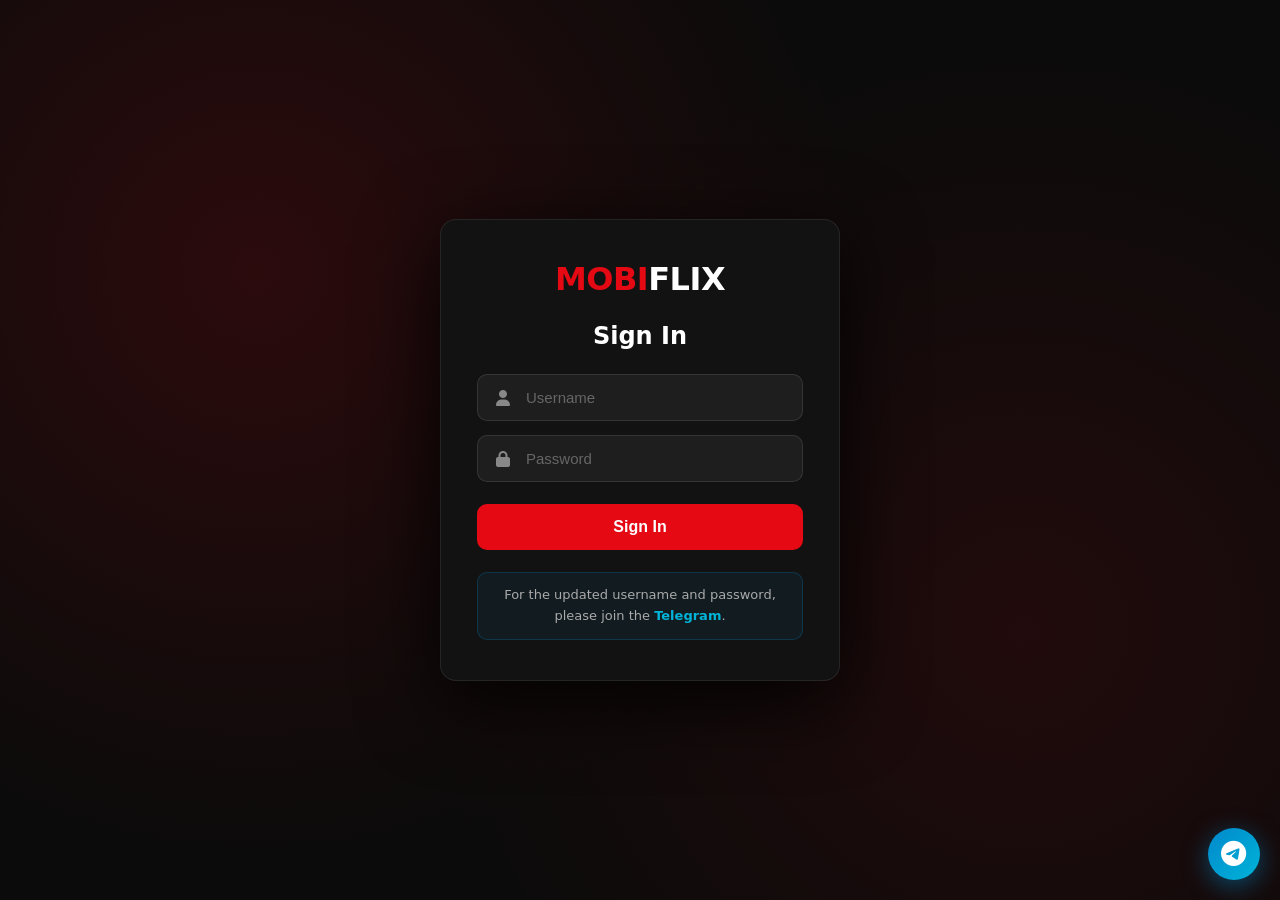
==== commit f47e6b18: "Add files via upload" ====
--- a/details.html
+++ b/details.html
@@ -7,7 +7,7 @@
   <title>MobiFlix — Details</title>
 
   <link rel="stylesheet" href="https://cdnjs.cloudflare.com/ajax/libs/font-awesome/6.5.1/css/all.min.css">
-  <link rel="stylesheet" href="home.css?v=60">
+  <link rel="stylesheet" href="home.css?v=58">
 
   <style>
     /* ===== DETAILS PAGE SPECIFIC ===== */
@@ -99,11 +99,6 @@
       font-size: 16px;
     }
 
-    .details-hero-runtime {
-      color: #ccc;
-      font-size: 16px;
-    }
-
     .details-hero-type {
       background: #e50914;
       color: #fff;
@@ -176,7 +171,6 @@
       .details-hero-meta { gap: 10px; margin-bottom: 12px; }
       .details-hero-rating { font-size: 15px; }
       .details-hero-year { font-size: 14px; }
-      .details-hero-runtime { font-size: 14px; }
       .details-hero-description { font-size: 14px; margin-bottom: 20px; }
       .details-hero-genres { gap: 6px; margin-bottom: 12px; }
       .details-genre-tag { font-size: 11px; padding: 4px 10px; }
@@ -220,7 +214,6 @@
         <div class="details-hero-meta">
           <span class="details-hero-rating" id="details-rating"></span>
           <span class="details-hero-year" id="details-year"></span>
-          <span class="details-hero-runtime" id="details-runtime"></span>
           <span class="details-hero-type" id="details-type"></span>
         </div>
         <div class="details-hero-genres" id="details-genres"></div>
@@ -246,7 +239,7 @@
         <div class="episodes-list" id="episodes-list"></div>
       </div>
 
-      <!-- CAST -->
+      <!-- CAST (walang click) -->
       <div class="cast-section" id="cast-section">
         <h3 class="section-title">🎭 Cast</h3>
         <div class="cast-scroll" id="cast-list"></div>
@@ -278,7 +271,10 @@
 
     const INDIAN_LANGS = ['hi','ta','te','ml','kn','bn','mr','pa','gu','or','as','ur','sa','ne','si'];
 
+    // ===== BANNED GENRES PARA SA MOVIES (walang Animation at Kids) =====
     const BANNED_GENRES_MOVIE = [10764, 10767, 10763, 10766, 10402, 99, 10768];
+
+    // ===== BANNED GENRES PARA SA TV (kasama ang Animation at Kids) =====
     const BANNED_GENRES_TV = [10764, 10767, 10763, 10766, 10402, 99, 10768, 16, 10762];
 
     let currentItem = null;
@@ -354,30 +350,6 @@
       });
     }
 
-    // ✅ BAGONG HELPER: I-format ang runtime sa "Xh Ym"
-    function formatRuntime(minutes) {
-      if (!minutes || minutes <= 0) return '';
-      const h = Math.floor(minutes / 60);
-      const m = minutes % 60;
-      if (h > 0 && m > 0) return h + 'h ' + m + 'm';
-      if (h > 0) return h + 'h';
-      return m + 'm';
-    }
-
-    // ✅ BAGONG HELPER: Kunin ang runtime mula sa item
-    function getRuntimeText(item) {
-      // Para sa movies: may runtime field
-      if (item.runtime && item.runtime > 0) {
-        return formatRuntime(item.runtime);
-      }
-      // Para sa TV: may episode_run_time array
-      if (item.episode_run_time && item.episode_run_time.length > 0) {
-        const avg = item.episode_run_time.reduce(function(a, b) { return a + b; }, 0) / item.episode_run_time.length;
-        return formatRuntime(Math.round(avg)) + ' / ep';
-      }
-      return '';
-    }
-
     // ============================================================
     // FETCH
     // ============================================================
@@ -561,7 +533,7 @@
     }
 
     // ============================================================
-    // RENDER — CAST
+    // RENDER — CAST (walang click, hindi clickable)
     // ============================================================
     function renderCast(cast) {
       const container = document.getElementById('cast-list');
@@ -813,15 +785,6 @@
         const year = (item.release_date || item.first_air_date || '').slice(0, 4);
         document.getElementById('details-year').textContent = year || '';
 
-        // ✅ RUNTIME — hour & minutes
-        const runtimeText = getRuntimeText(item);
-        const runtimeEl = document.getElementById('details-runtime');
-        if (runtimeText) {
-          runtimeEl.textContent = '⏱ ' + runtimeText;
-        } else {
-          runtimeEl.textContent = '';
-        }
-
         const typeLabel = item.media_type === 'movie' ? 'Movie' : 'TV Show';
         document.getElementById('details-type').textContent = typeLabel;
 
--- a/home.css
+++ b/home.css
@@ -407,103 +407,6 @@
   position: relative;
   z-index: 2;
   box-shadow: 0 8px 30px rgba(0,0,0,0.7);
-}
-
-/* ===== POSTER CARD (bagong style na may rating/year/badge) ===== */
-.poster-card {
-  position: relative;
-  flex-shrink: 0;
-  width: 180px;
-  cursor: pointer;
-  transition: all 0.35s cubic-bezier(0.2, 0, 0, 1);
-  border-radius: 10px;
-  overflow: hidden;
-  background: #1a1a1a;
-  box-shadow: 0 4px 15px rgba(0,0,0,0.4);
-}
-.poster-card:hover {
-  transform: scale(1.08) translateY(-6px);
-  box-shadow: 0 20px 50px rgba(0,0,0,0.9), 0 0 40px rgba(229,9,20,0.25);
-  z-index: 5;
-}
-.poster-card img {
-  width: 100%;
-  aspect-ratio: 2 / 3;
-  object-fit: cover;
-  display: block;
-  background: #1a1a1a;
-}
-.poster-info {
-  position: absolute;
-  left: 0; right: 0; bottom: 0;
-  padding: 26px 8px 8px;
-  background: linear-gradient(0deg, rgba(0,0,0,0.95) 0%, rgba(0,0,0,0.75) 50%, transparent 100%);
-  pointer-events: none;
-}
-.poster-meta {
-  display: flex;
-  align-items: center;
-  gap: 6px;
-  font-size: 11px;
-  font-weight: 600;
-  color: #fff;
-  flex-wrap: wrap;
-}
-.poster-meta .p-rating {
-  color: #f5c518;
-  display: inline-flex;
-  align-items: center;
-  gap: 3px;
-}
-.poster-meta .p-year {
-  color: #ddd;
-}
-.poster-meta .p-dot {
-  color: #888;
-}
-.poster-badge {
-  display: inline-block;
-  background: #e50914;
-  color: #fff;
-  font-size: 9px;
-  font-weight: 700;
-  padding: 2px 6px;
-  border-radius: 4px;
-  text-transform: uppercase;
-  letter-spacing: 0.4px;
-  margin-bottom: 5px;
-}
-
-/* ===== GRID POSTER CARD (view-all, my-list, etc.) ===== */
-.grid-poster {
-  position: relative;
-  cursor: pointer;
-  transition: transform 0.3s, box-shadow 0.3s;
-  border-radius: 8px;
-  overflow: hidden;
-  background: #1a1a1a;
-}
-.grid-poster:hover {
-  transform: scale(1.05);
-  box-shadow: 0 12px 40px rgba(0,0,0,0.8), 0 0 30px rgba(229,9,20,0.2);
-  z-index: 3;
-}
-.grid-poster img {
-  width: 100%;
-  aspect-ratio: 2 / 3;
-  object-fit: cover;
-  display: block;
-}
-.grid-poster .poster-info {
-  padding: 24px 6px 6px;
-}
-.grid-poster .poster-meta {
-  font-size: 10px;
-  gap: 5px;
-}
-.grid-poster .poster-badge {
-  font-size: 8px;
-  padding: 2px 5px;
 }
 
 /* ===== STREAMING PROVIDERS ROW ===== */
@@ -2438,11 +2341,6 @@
   .top10-number { font-size: 80px; -webkit-text-stroke: 2px #555; letter-spacing: -5px; }
   .top10-item img { width: 105px; }
 
-  .poster-card { width: 130px; }
-  .poster-info { padding: 20px 6px 6px; }
-  .poster-meta { font-size: 10px; gap: 5px; }
-  .poster-badge { font-size: 8px; padding: 2px 5px; }
-
   .view-all-grid, .my-list-grid { grid-template-columns: repeat(4, 1fr); gap: 10px; }
   .search-modal .results { grid-template-columns: repeat(4, 1fr); gap: 10px; }
 
@@ -2555,11 +2453,6 @@
   .login-logo { font-size: 26px; }
   .login-box h2 { font-size: 20px; }
 
-  .poster-card { width: 110px; }
-  .poster-info { padding: 18px 5px 5px; }
-  .poster-meta { font-size: 9px; gap: 4px; }
-  .poster-badge { font-size: 7px; padding: 2px 4px; }
-
   .episode-thumb { width: 80px; }
   .episode-info { min-width: 0; }
   .episode-name { font-size: 12px; }
